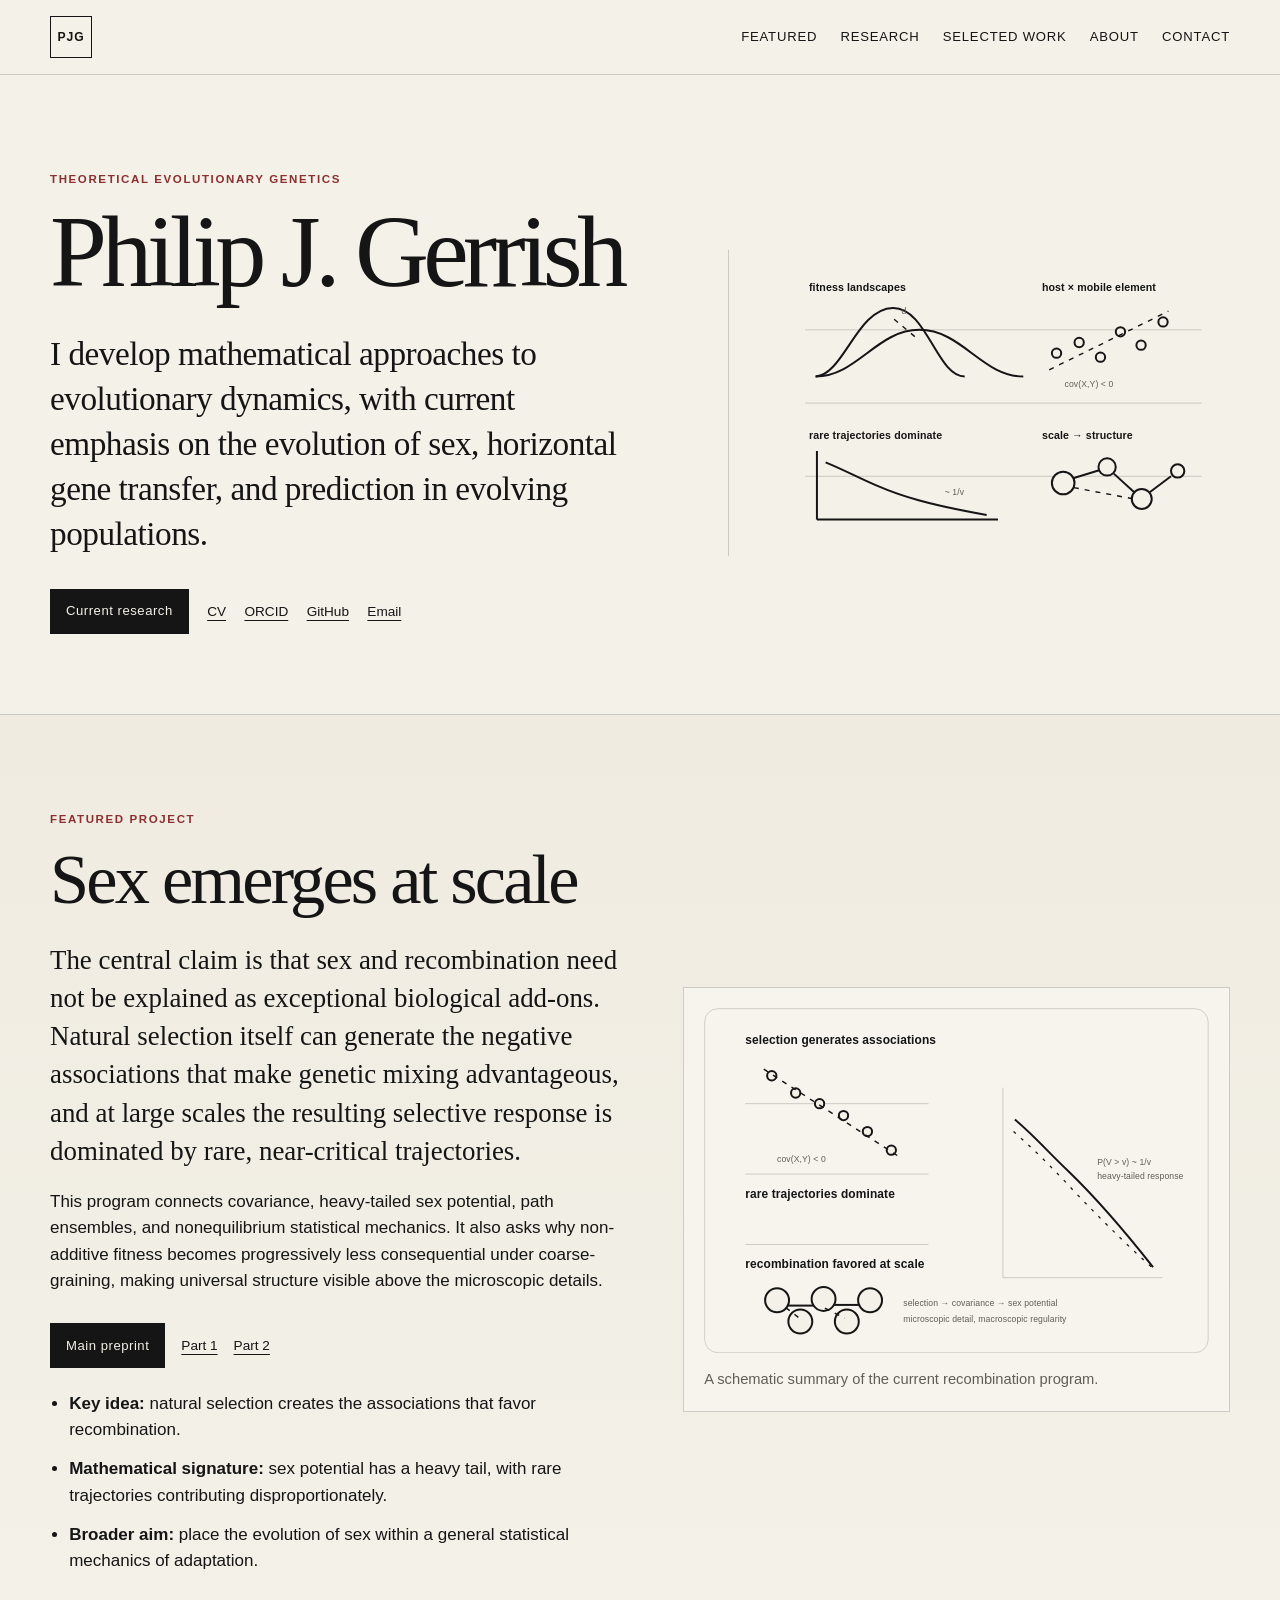
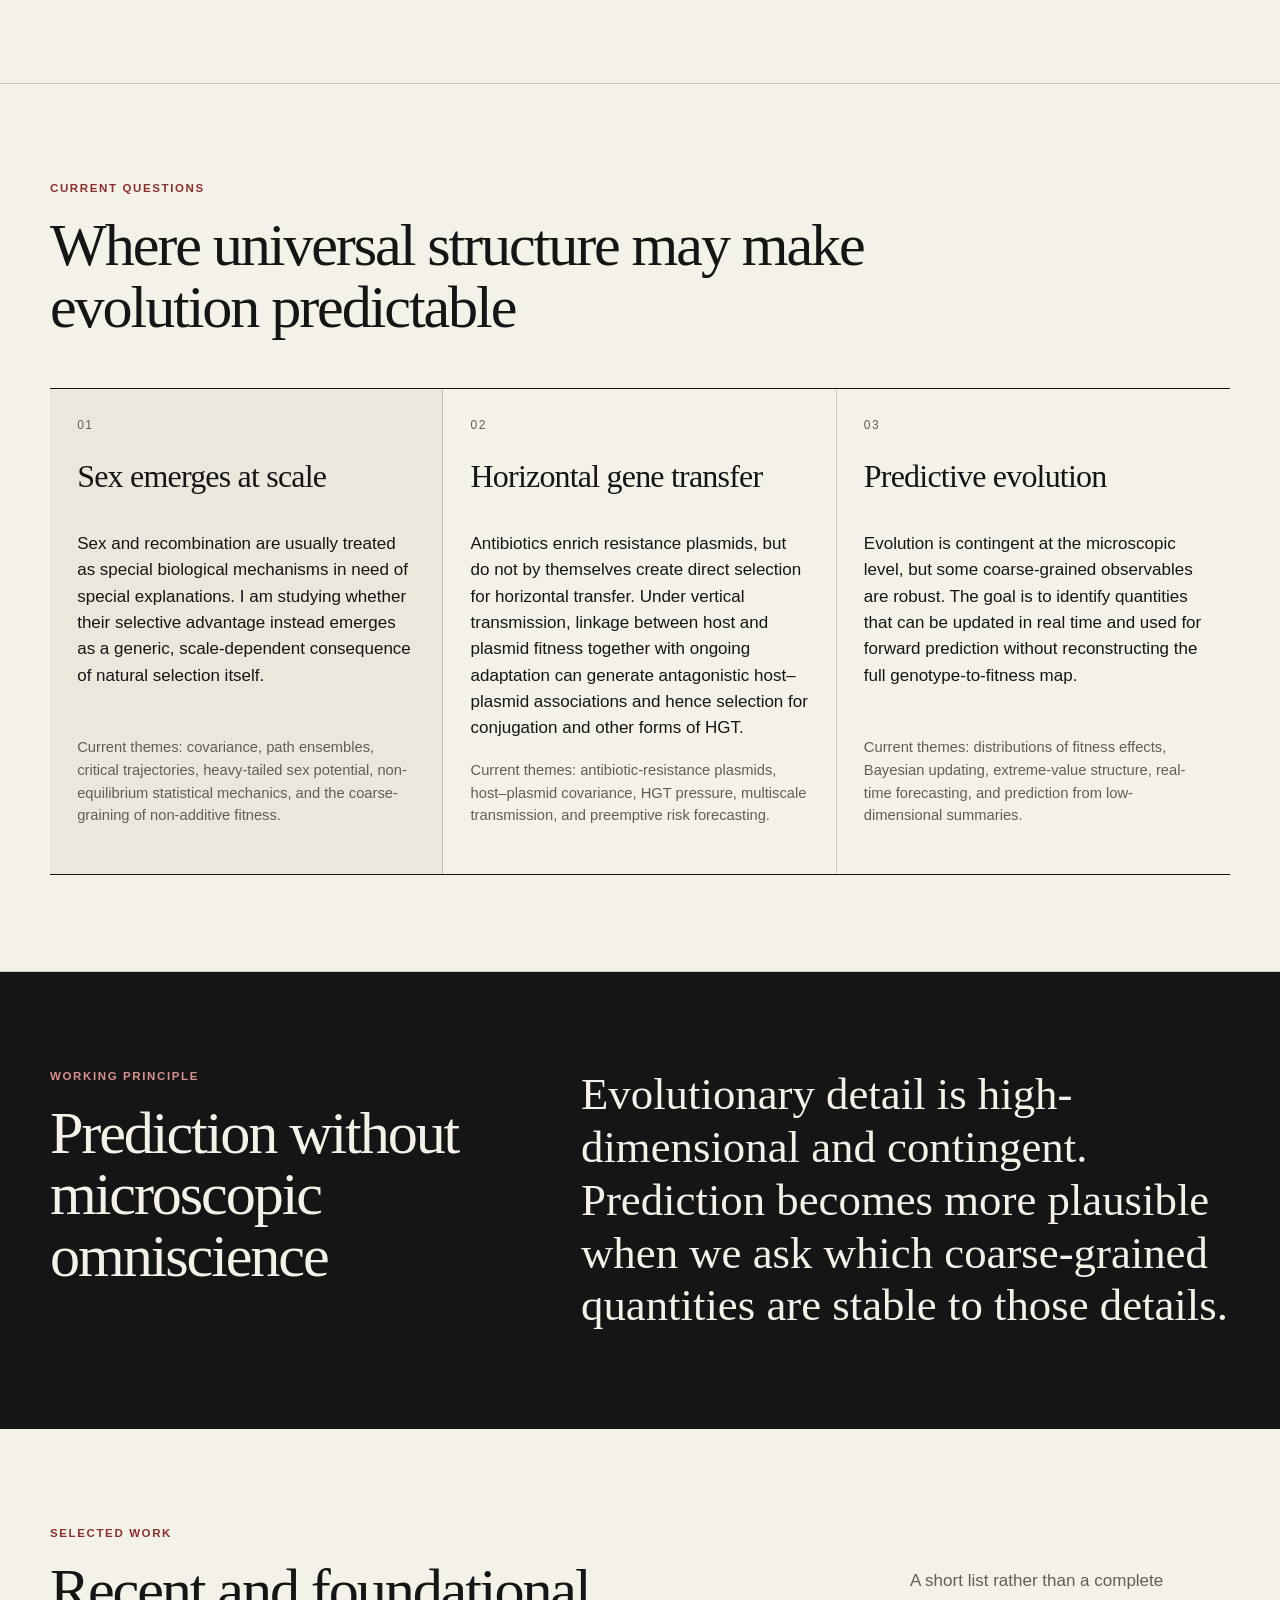
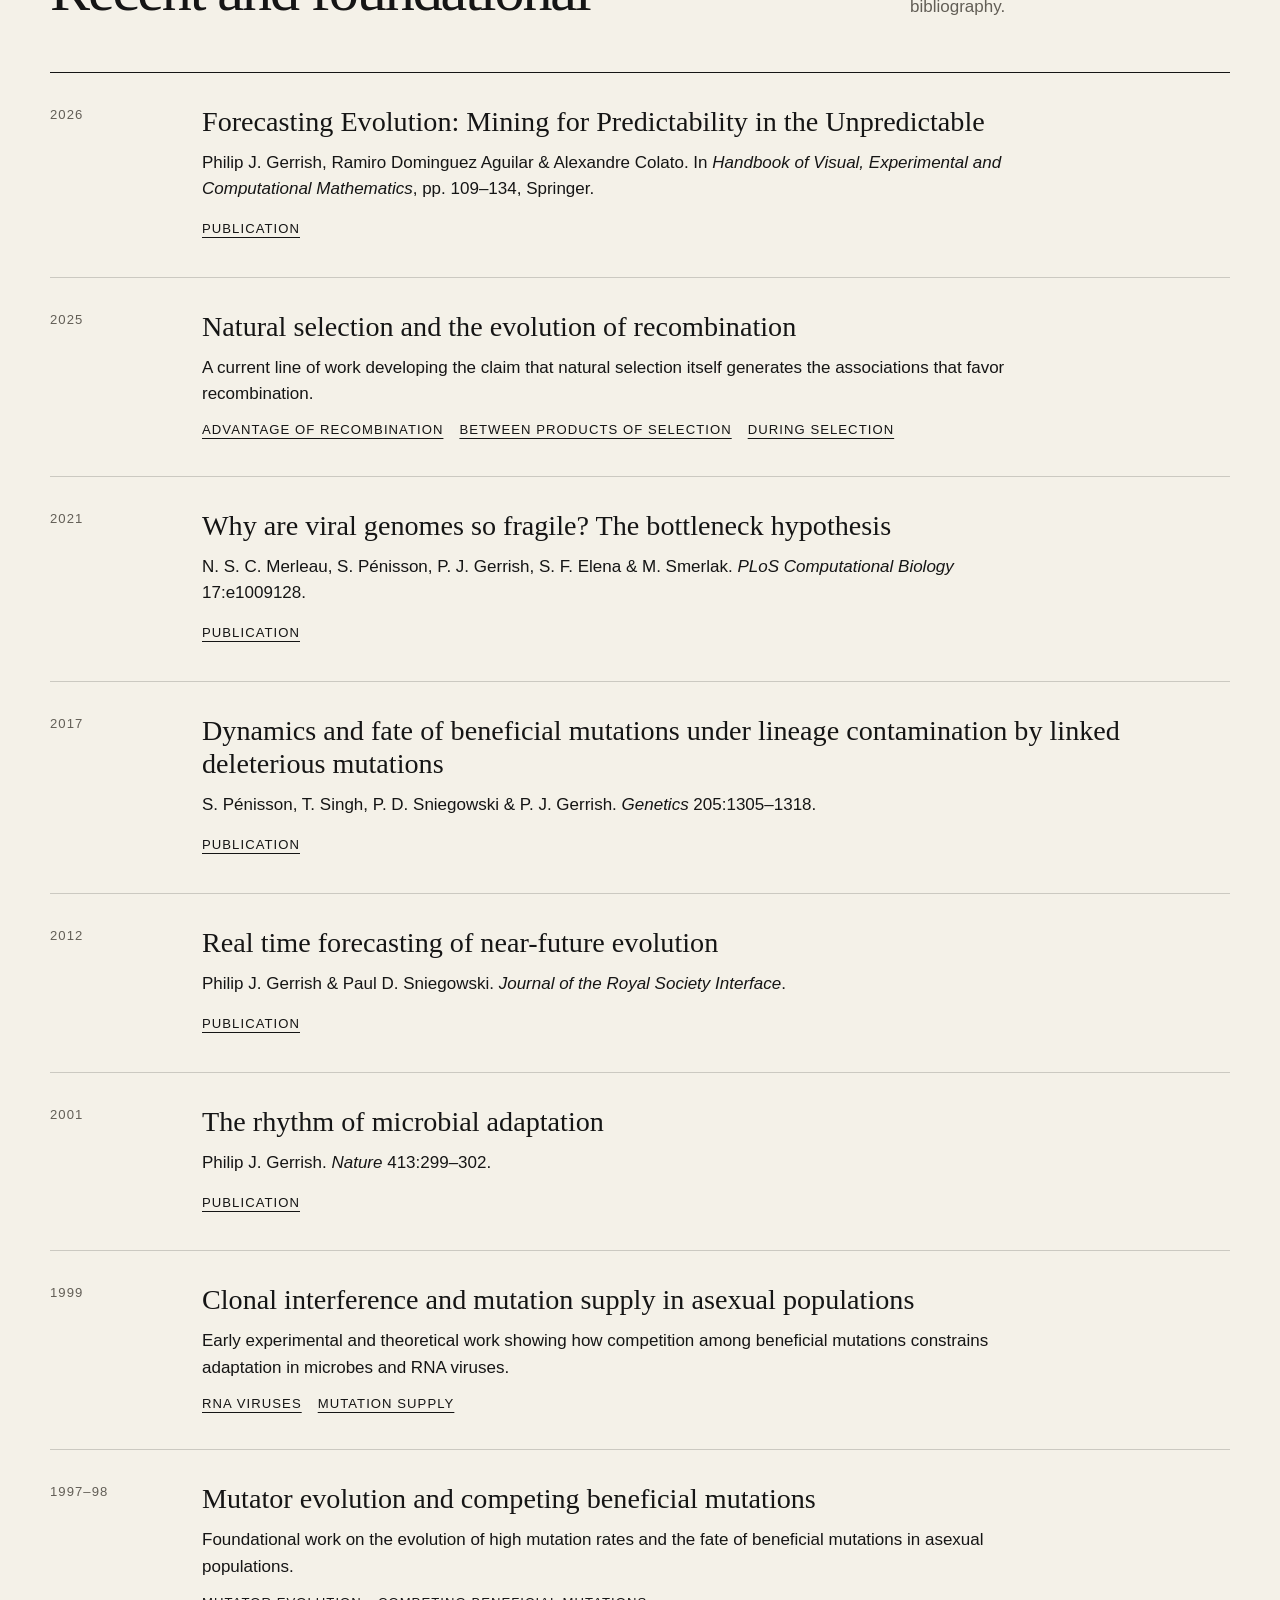
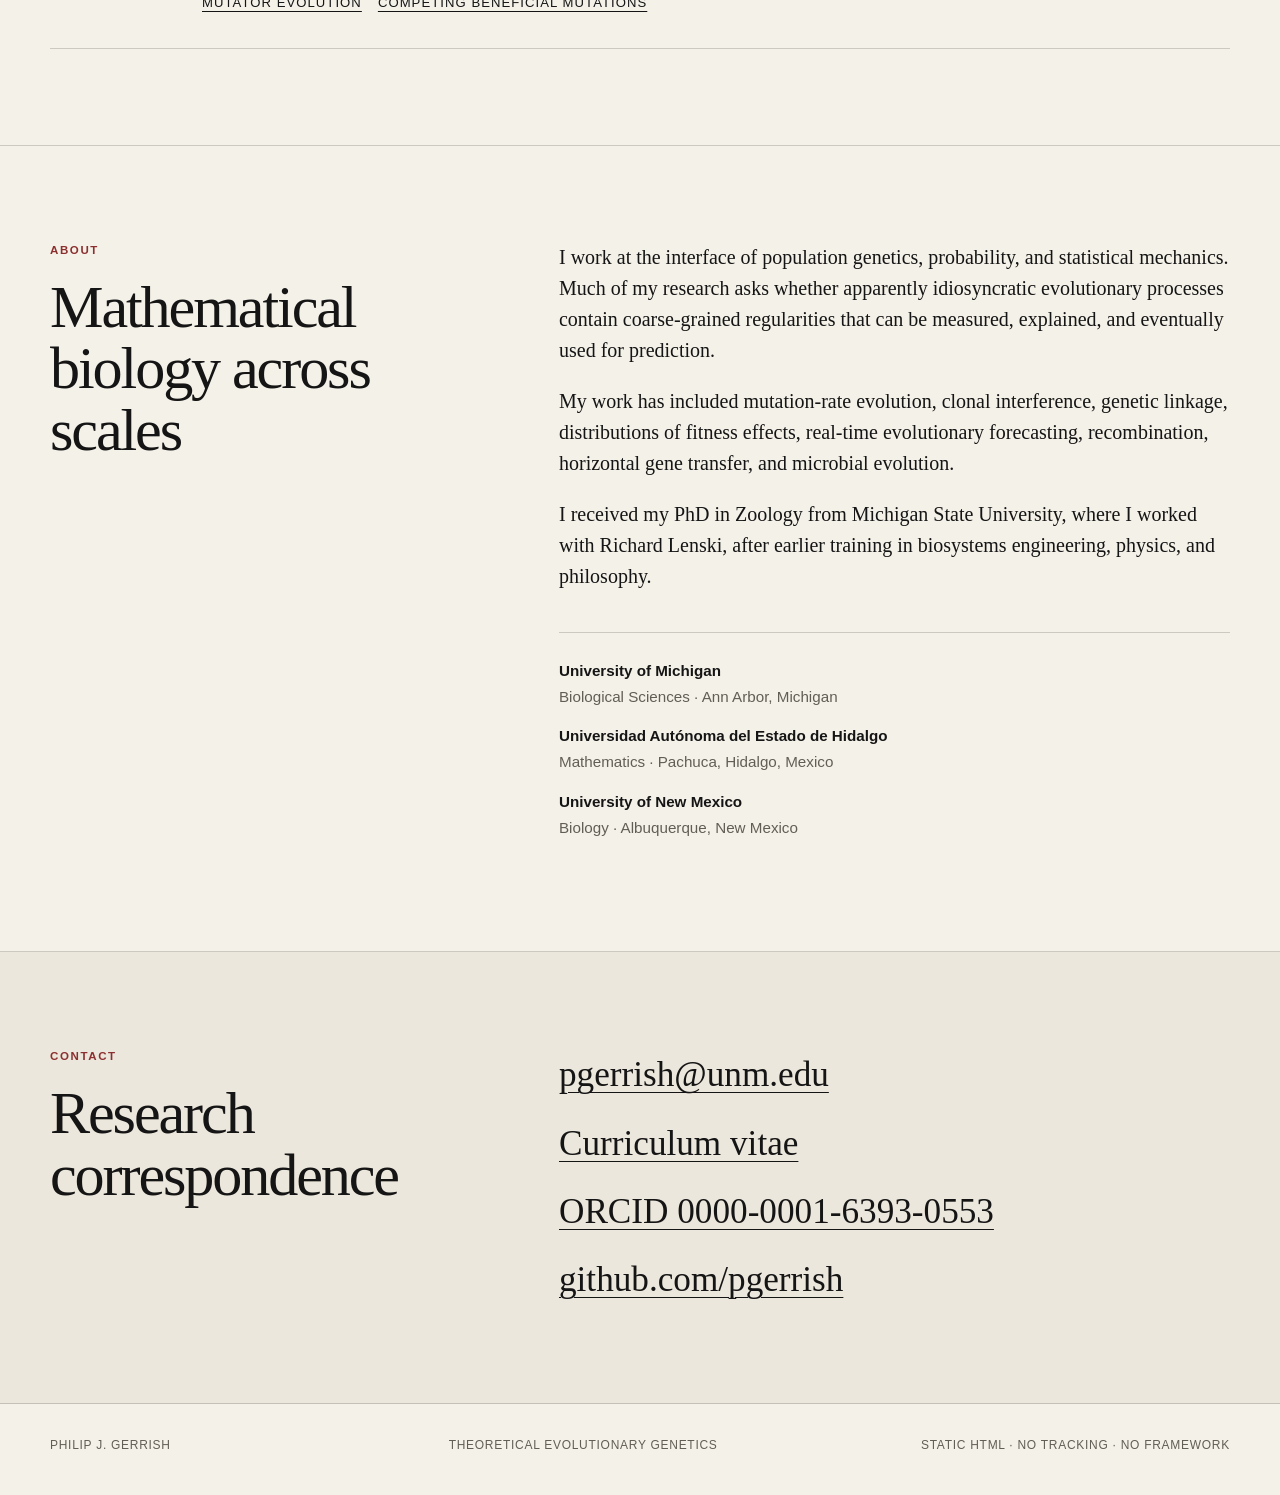
==== index.html @ c2adaf52 "Add files via upload" ====
<!doctype html>
<html lang="en">
<head>
  <meta charset="utf-8">
  <meta name="viewport" content="width=device-width, initial-scale=1">
  <meta name="description" content="Philip J. Gerrish — theoretical evolutionary genetics, evolution of sex, horizontal gene transfer, and predictive evolution.">
  <meta name="author" content="Philip J. Gerrish">
  <title>Philip J. Gerrish — Theoretical Evolutionary Genetics</title>
  <link rel="icon" href="assets/favicon.svg" type="image/svg+xml">
  <link rel="stylesheet" href="style.css">
</head>
<body>
  <a class="skip-link" href="#main">Skip to content</a>

  <header class="site-header">
    <div class="wrap nav-wrap">
      <a class="wordmark" href="#top" aria-label="Philip J. Gerrish home">PJG</a>
      <nav aria-label="Primary navigation">
        <a href="#featured-project">Featured</a>
        <a href="#research">Research</a>
        <a href="#work">Selected work</a>
        <a href="#about">About</a>
        <a href="#contact">Contact</a>
      </nav>
    </div>
  </header>

  <main id="main">
    <section class="hero" id="top">
      <div class="wrap hero-grid">
        <div class="hero-copy">
          <p class="eyebrow">Theoretical evolutionary genetics</p>
          <h1>Philip J. Gerrish</h1>
          <p class="lede">I develop mathematical approaches to evolutionary dynamics, with current emphasis on the evolution of sex, horizontal gene transfer, and prediction in evolving populations.</p>
          <div class="hero-links" aria-label="Primary links">
            <a class="button" href="#research">Current research</a>
            <a class="text-link" href="cv.html">CV</a>
            <a class="text-link" href="https://orcid.org/0000-0001-6393-0553" rel="me">ORCID</a>
            <a class="text-link" href="https://github.com/pgerrish" rel="me">GitHub</a>
            <a class="text-link" href="mailto:pgerrish@unm.edu">Email</a>
          </div>
        </div>

        <div class="hero-figure" aria-label="Abstract research graphic showing selection, covariance, and a heavy-tailed response">
          <svg viewBox="0 0 680 460" role="img" aria-labelledby="heroFigTitle heroFigDesc">
            <title id="heroFigTitle">Selection, linkage, and scale</title>
            <desc id="heroFigDesc">Three minimalist panels: two fitness peaks, host-plasmid covariance, and a heavy-tailed curve.</desc>
            <g class="gridlines">
              <line x1="42" y1="120" x2="638" y2="120"/>
              <line x1="42" y1="230" x2="638" y2="230"/>
              <line x1="42" y1="340" x2="638" y2="340"/>
            </g>
            <g class="panel panel-a">
              <text x="48" y="62">fitness landscapes</text>
              <path d="M58 190 C100 188, 120 88, 174 87 C225 86, 240 190, 282 190" />
              <path d="M58 190 C120 190, 150 120, 214 120 C278 120, 308 190, 370 190" />
              <line x1="176" y1="104" x2="214" y2="136" class="dash"/>
              <text x="187" y="96" class="small">d</text>
            </g>
            <g class="panel panel-b">
              <text x="398" y="62">host × mobile element</text>
              <circle cx="420" cy="155" r="7"/>
              <circle cx="454" cy="139" r="7"/>
              <circle cx="486" cy="161" r="7"/>
              <circle cx="516" cy="123" r="7"/>
              <circle cx="547" cy="143" r="7"/>
              <circle cx="580" cy="108" r="7"/>
              <path d="M409 180 L588 92" class="dash"/>
              <text x="432" y="206" class="small">cov(X,Y) &lt; 0</text>
            </g>
            <g class="panel panel-c">
              <text x="48" y="284">rare trajectories dominate</text>
              <line x1="60" y1="405" x2="332" y2="405" />
              <line x1="60" y1="405" x2="60" y2="302" />
              <path d="M73 319 C100 330, 124 343, 150 354 C187 370, 229 383, 315 398" />
              <text x="252" y="368" class="small">~ 1/v</text>
            </g>
            <g class="panel panel-d">
              <text x="398" y="284">scale → structure</text>
              <circle cx="430" cy="350" r="17"/>
              <circle cx="496" cy="326" r="13"/>
              <circle cx="548" cy="374" r="15"/>
              <circle cx="602" cy="332" r="10"/>
              <line x1="445" y1="343" x2="484" y2="331"/>
              <line x1="506" y1="336" x2="538" y2="365"/>
              <line x1="560" y1="364" x2="592" y2="340"/>
              <line x1="446" y1="357" x2="536" y2="374" class="dash"/>
            </g>
          </svg>
        </div>
      </div>
    </section>



    <section class="section feature-section" id="featured-project">
      <div class="wrap feature-grid">
        <div class="feature-copy">
          <p class="eyebrow">Featured project</p>
          <h2>Sex emerges at scale</h2>
          <p class="feature-lede">The central claim is that sex and recombination need not be explained as exceptional biological add-ons. Natural selection itself can generate the negative associations that make genetic mixing advantageous, and at large scales the resulting selective response is dominated by rare, near-critical trajectories.</p>
          <p>This program connects covariance, heavy-tailed sex potential, path ensembles, and nonequilibrium statistical mechanics. It also asks why non-additive fitness becomes progressively less consequential under coarse-graining, making universal structure visible above the microscopic details.</p>
          <div class="feature-links">
            <a class="button" href="https://doi.org/10.1101/2020.08.28.271486">Main preprint</a>
            <a class="text-link" href="https://doi.org/10.1101/2021.06.07.447320">Part 1</a>
            <a class="text-link" href="https://doi.org/10.1101/2021.06.07.447324">Part 2</a>
          </div>
          <ul class="feature-points">
            <li><strong>Key idea:</strong> natural selection creates the associations that favor recombination.</li>
            <li><strong>Mathematical signature:</strong> sex potential has a heavy tail, with rare trajectories contributing disproportionately.</li>
            <li><strong>Broader aim:</strong> place the evolution of sex within a general statistical mechanics of adaptation.</li>
          </ul>
        </div>

        <figure class="feature-figure">
          <svg viewBox="0 0 760 520" role="img" aria-labelledby="sexScaleTitle sexScaleDesc">
            <title id="sexScaleTitle">Sex emerges at scale</title>
            <desc id="sexScaleDesc">A minimalist diagram showing selection generating negative covariance, rare trajectories creating a heavy tail, and recombination becoming favored at scale.</desc>
            <rect x="1" y="1" width="758" height="518" rx="20" ry="20" class="frame"/>
            <g class="feature-axis">
              <line x1="62" y1="144" x2="338" y2="144"/>
              <line x1="62" y1="250" x2="338" y2="250"/>
              <line x1="62" y1="356" x2="338" y2="356"/>
              <line x1="450" y1="120" x2="450" y2="406"/>
              <line x1="450" y1="406" x2="690" y2="406"/>
            </g>
            <g class="feature-panel">
              <text x="62" y="54">selection generates associations</text>
              <circle cx="102" cy="102" r="7"/>
              <circle cx="138" cy="128" r="7"/>
              <circle cx="174" cy="144" r="7"/>
              <circle cx="210" cy="162" r="7"/>
              <circle cx="246" cy="186" r="7"/>
              <circle cx="282" cy="214" r="7"/>
              <path d="M90 92 L294 224" class="dash"/>
              <text x="110" y="232" class="small">cov(X,Y) &lt; 0</text>
            </g>
            <g class="feature-panel">
              <text x="62" y="286">rare trajectories dominate</text>
              <path d="M468 168 C497 192, 522 221, 549 246 C579 275, 617 315, 676 390"/>
              <path d="M466 186 C499 215, 530 246, 560 279 C596 316, 628 349, 676 392" class="light"/>
              <text x="592" y="236" class="small">P(V &gt; v) ~ 1/v</text>
              <text x="592" y="257" class="small">heavy-tailed response</text>
            </g>
            <g class="feature-panel">
              <text x="62" y="392">recombination favored at scale</text>
              <circle cx="110" cy="440" r="18"/>
              <circle cx="180" cy="438" r="18"/>
              <circle cx="250" cy="440" r="18"/>
              <circle cx="145" cy="472" r="18"/>
              <circle cx="215" cy="472" r="18"/>
              <line x1="125" y1="448" x2="165" y2="448"/>
              <line x1="196" y1="447" x2="235" y2="447"/>
              <line x1="123" y1="451" x2="145" y2="468" class="dash"/>
              <line x1="182" y1="452" x2="212" y2="467" class="dash"/>
              <text x="300" y="448" class="small">selection → covariance → sex potential</text>
              <text x="300" y="472" class="small">microscopic detail, macroscopic regularity</text>
            </g>
          </svg>
          <figcaption>A schematic summary of the current recombination program.</figcaption>
        </figure>
      </div>
    </section>

    <section class="section research-section" id="research">
      <div class="wrap">
        <div class="section-heading">
          <p class="eyebrow">Current questions</p>
          <h2>Where universal structure may make evolution predictable</h2>
        </div>

        <div class="research-grid">
          <article class="research-card featured">
            <span class="card-index">01</span>
            <h3>Sex emerges at scale</h3>
            <p>Sex and recombination are usually treated as special biological mechanisms in need of special explanations. I am studying whether their selective advantage instead emerges as a generic, scale-dependent consequence of natural selection itself.</p>
            <p class="card-note">Current themes: covariance, path ensembles, critical trajectories, heavy-tailed sex potential, non-equilibrium statistical mechanics, and the coarse-graining of non-additive fitness.</p>
          </article>

          <article class="research-card">
            <span class="card-index">02</span>
            <h3>Horizontal gene transfer</h3>
            <p>Antibiotics enrich resistance plasmids, but do not by themselves create direct selection for horizontal transfer. Under vertical transmission, linkage between host and plasmid fitness together with ongoing adaptation can generate antagonistic host–plasmid associations and hence selection for conjugation and other forms of HGT.</p>
            <p class="card-note">Current themes: antibiotic-resistance plasmids, host–plasmid covariance, HGT pressure, multiscale transmission, and preemptive risk forecasting.</p>
          </article>

          <article class="research-card">
            <span class="card-index">03</span>
            <h3>Predictive evolution</h3>
            <p>Evolution is contingent at the microscopic level, but some coarse-grained observables are robust. The goal is to identify quantities that can be updated in real time and used for forward prediction without reconstructing the full genotype-to-fitness map.</p>
            <p class="card-note">Current themes: distributions of fitness effects, Bayesian updating, extreme-value structure, real-time forecasting, and prediction from low-dimensional summaries.</p>
          </article>
        </div>
      </div>
    </section>

    <section class="section principle-section">
      <div class="wrap principle-grid">
        <div>
          <p class="eyebrow">Working principle</p>
          <h2>Prediction without microscopic omniscience</h2>
        </div>
        <blockquote>
          Evolutionary detail is high-dimensional and contingent. Prediction becomes more plausible when we ask which coarse-grained quantities are stable to those details.
        </blockquote>
      </div>
    </section>

    <section class="section work-section" id="work">
      <div class="wrap">
        <div class="section-heading split-heading">
          <div>
            <p class="eyebrow">Selected work</p>
            <h2>Recent and foundational</h2>
          </div>
          <p class="heading-note">A short list rather than a complete bibliography.</p>
        </div>

        <div class="pub-list">
          <article class="pub-item">
            <div class="pub-year">2026</div>
            <div>
              <h3>Forecasting Evolution: Mining for Predictability in the Unpredictable</h3>
              <p>Philip J. Gerrish, Ramiro Dominguez Aguilar &amp; Alexandre Colato. In <em>Handbook of Visual, Experimental and Computational Mathematics</em>, pp. 109–134, Springer.</p>
              <a href="https://doi.org/10.1007/978-3-032-16368-4_12">publication</a>
            </div>
          </article>

          <article class="pub-item">
            <div class="pub-year">2025</div>
            <div>
              <h3>Natural selection and the evolution of recombination</h3>
              <p>A current line of work developing the claim that natural selection itself generates the associations that favor recombination.</p>
              <div class="inline-links">
                <a href="https://doi.org/10.1101/2020.08.28.271486">advantage of recombination</a>
                <a href="https://doi.org/10.1101/2021.06.07.447320">between products of selection</a>
                <a href="https://doi.org/10.1101/2021.06.07.447324">during selection</a>
              </div>
            </div>
          </article>

          <article class="pub-item">
            <div class="pub-year">2021</div>
            <div>
              <h3>Why are viral genomes so fragile? The bottleneck hypothesis</h3>
              <p>N. S. C. Merleau, S. Pénisson, P. J. Gerrish, S. F. Elena &amp; M. Smerlak. <em>PLoS Computational Biology</em> 17:e1009128.</p>
              <a href="https://doi.org/10.1371/journal.pcbi.1009128">publication</a>
            </div>
          </article>

          <article class="pub-item">
            <div class="pub-year">2017</div>
            <div>
              <h3>Dynamics and fate of beneficial mutations under lineage contamination by linked deleterious mutations</h3>
              <p>S. Pénisson, T. Singh, P. D. Sniegowski &amp; P. J. Gerrish. <em>Genetics</em> 205:1305–1318.</p>
              <a href="https://academic.oup.com/genetics/article/205/3/1305/6066406">publication</a>
            </div>
          </article>

          <article class="pub-item">
            <div class="pub-year">2012</div>
            <div>
              <h3>Real time forecasting of near-future evolution</h3>
              <p>Philip J. Gerrish &amp; Paul D. Sniegowski. <em>Journal of the Royal Society Interface</em>.</p>
              <a href="https://doi.org/10.1098/rsif.2012.0119">publication</a>
            </div>
          </article>

          <article class="pub-item">
            <div class="pub-year">2001</div>
            <div>
              <h3>The rhythm of microbial adaptation</h3>
              <p>Philip J. Gerrish. <em>Nature</em> 413:299–302.</p>
              <a href="https://doi.org/10.1038/35095102">publication</a>
            </div>
          </article>

          <article class="pub-item">
            <div class="pub-year">1999</div>
            <div>
              <h3>Clonal interference and mutation supply in asexual populations</h3>
              <p>Early experimental and theoretical work showing how competition among beneficial mutations constrains adaptation in microbes and RNA viruses.</p>
              <div class="inline-links">
                <a href="https://doi.org/10.1126/science.285.5434.1745">RNA viruses</a>
                <a href="https://doi.org/10.1126/science.283.5400.404">mutation supply</a>
              </div>
            </div>
          </article>

          <article class="pub-item">
            <div class="pub-year">1997–98</div>
            <div>
              <h3>Mutator evolution and competing beneficial mutations</h3>
              <p>Foundational work on the evolution of high mutation rates and the fate of beneficial mutations in asexual populations.</p>
              <div class="inline-links">
                <a href="https://doi.org/10.1038/42701">mutator evolution</a>
                <a href="https://doi.org/10.1023/A:1017031208461">competing beneficial mutations</a>
              </div>
            </div>
          </article>
        </div>
      </div>
    </section>

    <section class="section about-section" id="about">
      <div class="wrap about-grid">
        <div>
          <p class="eyebrow">About</p>
          <h2>Mathematical biology across scales</h2>
        </div>
        <div class="about-copy">
          <p>I work at the interface of population genetics, probability, and statistical mechanics. Much of my research asks whether apparently idiosyncratic evolutionary processes contain coarse-grained regularities that can be measured, explained, and eventually used for prediction.</p>
          <p>My work has included mutation-rate evolution, clonal interference, genetic linkage, distributions of fitness effects, real-time evolutionary forecasting, recombination, horizontal gene transfer, and microbial evolution.</p>
          <p>I received my PhD in Zoology from Michigan State University, where I worked with Richard Lenski, after earlier training in biosystems engineering, physics, and philosophy.</p>
          <dl class="affiliations">
            <div>
              <dt>University of Michigan</dt>
              <dd>Biological Sciences · Ann Arbor, Michigan</dd>
            </div>
            <div>
              <dt>Universidad Autónoma del Estado de Hidalgo</dt>
              <dd>Mathematics · Pachuca, Hidalgo, Mexico</dd>
            </div>
            <div>
              <dt>University of New Mexico</dt>
              <dd>Biology · Albuquerque, New Mexico</dd>
            </div>
          </dl>
        </div>
      </div>
    </section>

    <section class="section contact-section" id="contact">
      <div class="wrap contact-grid">
        <div>
          <p class="eyebrow">Contact</p>
          <h2>Research correspondence</h2>
        </div>
        <div class="contact-links">
          <a href="mailto:pgerrish@unm.edu">pgerrish@unm.edu</a>
          <a href="cv.html">Curriculum vitae</a>
          <a href="https://orcid.org/0000-0001-6393-0553">ORCID 0000-0001-6393-0553</a>
          <a href="https://github.com/pgerrish">github.com/pgerrish</a>
        </div>
      </div>
    </section>
  </main>

  <footer class="site-footer">
    <div class="wrap footer-grid">
      <p>Philip J. Gerrish</p>
      <p>Theoretical evolutionary genetics</p>
      <p class="footer-meta">Static HTML · no tracking · no framework</p>
    </div>
  </footer>
</body>
</html>
---- style.css ----
:root {
  --paper: #f4f1e8;
  --paper-2: #ece7dc;
  --ink: #151515;
  --muted: #625e56;
  --rule: rgba(21, 21, 21, 0.18);
  --accent: #8b2f2f;
  --max: 1180px;
  --serif: Georgia, 'Times New Roman', serif;
  --sans: Arial, Helvetica, sans-serif;
}

* { box-sizing: border-box; }
html { scroll-behavior: smooth; }
body {
  margin: 0;
  background: var(--paper);
  color: var(--ink);
  font-family: var(--sans);
  font-size: 17px;
  line-height: 1.55;
  text-rendering: optimizeLegibility;
}

a { color: inherit; }
a:focus-visible,
button:focus-visible { outline: 3px solid var(--accent); outline-offset: 3px; }

.skip-link {
  position: absolute;
  left: -9999px;
  top: 0;
  background: var(--ink);
  color: white;
  padding: .7rem 1rem;
  z-index: 100;
}
.skip-link:focus { left: 1rem; top: 1rem; }

.wrap {
  width: min(calc(100% - 48px), var(--max));
  margin-inline: auto;
}

.site-header {
  position: sticky;
  top: 0;
  z-index: 20;
  background: color-mix(in srgb, var(--paper) 92%, transparent);
  border-bottom: 1px solid var(--rule);
  backdrop-filter: blur(12px);
}

.nav-wrap {
  min-height: 74px;
  display: flex;
  align-items: center;
  justify-content: space-between;
  gap: 2rem;
}

.wordmark {
  display: inline-grid;
  place-items: center;
  width: 42px;
  height: 42px;
  border: 1px solid var(--ink);
  text-decoration: none;
  font-size: .76rem;
  letter-spacing: .08em;
  font-weight: 700;
}

nav { display: flex; gap: 1.45rem; flex-wrap: wrap; }
nav a {
  text-decoration: none;
  font-size: .82rem;
  letter-spacing: .06em;
  text-transform: uppercase;
}
nav a:hover { text-decoration: underline; text-underline-offset: 5px; }

.hero { padding: 6rem 0 5rem; border-bottom: 1px solid var(--rule); }
.hero-grid {
  display: grid;
  grid-template-columns: 1.08fr .92fr;
  gap: clamp(3rem, 7vw, 7rem);
  align-items: center;
}

.eyebrow {
  margin: 0 0 1rem;
  font-size: .72rem;
  font-weight: 700;
  letter-spacing: .14em;
  text-transform: uppercase;
  color: var(--accent);
}

h1, h2, h3 { margin-top: 0; }
h1 {
  font-family: var(--serif);
  font-size: clamp(3.7rem, 8vw, 7.6rem);
  font-weight: 400;
  line-height: .92;
  letter-spacing: -.055em;
  margin-bottom: 2rem;
}

.lede {
  max-width: 720px;
  font-family: var(--serif);
  font-size: clamp(1.35rem, 2.6vw, 2.08rem);
  line-height: 1.35;
  letter-spacing: -.015em;
  margin-bottom: 2rem;
}

.hero-links { display: flex; gap: 1.15rem; align-items: center; flex-wrap: wrap; }
.button {
  display: inline-block;
  background: var(--ink);
  color: var(--paper);
  padding: .78rem 1rem;
  text-decoration: none;
  font-size: .82rem;
  letter-spacing: .04em;
}
.button:hover { background: var(--accent); }
.text-link {
  font-size: .85rem;
  text-underline-offset: 4px;
  text-decoration-thickness: 1px;
}

.hero-figure {
  border-left: 1px solid var(--rule);
  padding-left: clamp(1.5rem, 4vw, 3rem);
}
.hero-figure svg { width: 100%; height: auto; display: block; }
.hero-figure text { font: 600 16px var(--sans); fill: var(--ink); letter-spacing: .01em; }
.hero-figure .small { font-size: 13px; font-weight: 400; fill: var(--muted); }
.hero-figure path,
.hero-figure line,
.hero-figure circle {
  fill: none;
  stroke: var(--ink);
  stroke-width: 2;
  vector-effect: non-scaling-stroke;
}
.hero-figure circle { fill: var(--paper); }
.hero-figure .dash { stroke-dasharray: 5 6; stroke-width: 1.4; }
.hero-figure .gridlines line { stroke: var(--rule); stroke-width: 1; }

.section { padding: 6rem 0; border-bottom: 1px solid var(--rule); }
.section-heading { margin-bottom: 3.2rem; max-width: 900px; }
.section-heading h2,
.principle-grid h2,
.about-grid h2,
.contact-grid h2 {
  font-family: var(--serif);
  font-size: clamp(2.2rem, 4.7vw, 4.5rem);
  font-weight: 400;
  line-height: 1.02;
  letter-spacing: -.035em;
  margin-bottom: 0;
}

.research-grid {
  display: grid;
  grid-template-columns: repeat(3, 1fr);
  border-top: 1px solid var(--ink);
  border-bottom: 1px solid var(--ink);
}
.research-card {
  min-height: 430px;
  padding: 1.7rem 1.7rem 2rem;
  border-right: 1px solid var(--rule);
  display: flex;
  flex-direction: column;
}
.research-card:last-child { border-right: 0; }
.research-card h3 {
  font-family: var(--serif);
  font-size: 2rem;
  font-weight: 400;
  line-height: 1.05;
  letter-spacing: -.025em;
  margin: 1.6rem 0 1.25rem;
}
.card-index { font-size: .75rem; color: var(--muted); letter-spacing: .12em; }
.card-note { margin-top: auto; color: var(--muted); font-size: .92rem; }
.research-card.featured { background: var(--paper-2); }

.principle-section { background: var(--ink); color: var(--paper); }
.principle-section .eyebrow { color: #d99090; }
.principle-grid {
  display: grid;
  grid-template-columns: .82fr 1.18fr;
  gap: 5rem;
  align-items: start;
}
blockquote {
  margin: 0;
  font-family: var(--serif);
  font-size: clamp(1.7rem, 3.5vw, 3.3rem);
  line-height: 1.18;
  font-weight: 400;
}

.split-heading {
  max-width: none;
  display: flex;
  justify-content: space-between;
  gap: 3rem;
  align-items: end;
}
.heading-note { color: var(--muted); max-width: 320px; margin: 0; }

.pub-list { border-top: 1px solid var(--ink); }
.pub-item {
  display: grid;
  grid-template-columns: 120px 1fr;
  gap: 2rem;
  padding: 2rem 0 2.2rem;
  border-bottom: 1px solid var(--rule);
}
.pub-year { font-size: .82rem; letter-spacing: .08em; color: var(--muted); }
.pub-item h3 {
  font-family: var(--serif);
  font-size: clamp(1.45rem, 2.2vw, 2rem);
  font-weight: 400;
  line-height: 1.2;
  margin-bottom: .7rem;
}
.pub-item p { margin: 0 0 .8rem; max-width: 850px; }
.pub-item a { font-size: .82rem; text-transform: uppercase; letter-spacing: .08em; text-underline-offset: 4px; }
.inline-links { display: flex; gap: 1rem; }

.about-grid,
.contact-grid {
  display: grid;
  grid-template-columns: .78fr 1.22fr;
  gap: 5rem;
  align-items: start;
}
.about-copy { font-family: var(--serif); font-size: 1.25rem; }
.about-copy p:first-child { margin-top: 0; }
.affiliations {
  margin: 2.5rem 0 0;
  padding-top: 1.6rem;
  border-top: 1px solid var(--rule);
  font-family: var(--sans);
  font-size: .95rem;
}
.affiliations div { margin-bottom: 1rem; }
.affiliations dt { font-weight: 700; }
.affiliations dd { margin: .15rem 0 0; color: var(--muted); }

.contact-section { background: var(--paper-2); }
.contact-links {
  display: grid;
  gap: .85rem;
  font-family: var(--serif);
  font-size: clamp(1.35rem, 3vw, 2.2rem);
}
.contact-links a { width: fit-content; text-decoration-thickness: 1px; text-underline-offset: 6px; }

.site-footer { padding: 2rem 0 2.5rem; }
.footer-grid {
  display: grid;
  grid-template-columns: 1fr 1fr 1fr;
  gap: 1rem;
  font-size: .75rem;
  letter-spacing: .06em;
  text-transform: uppercase;
  color: var(--muted);
}
.footer-grid p { margin: 0; }
.footer-meta { text-align: right; }



.feature-section {
  background: linear-gradient(to bottom, color-mix(in srgb, var(--paper-2) 58%, var(--paper) 42%), var(--paper));
}
.feature-grid {
  display: grid;
  grid-template-columns: 1.02fr .98fr;
  gap: clamp(2.5rem, 5vw, 5rem);
  align-items: center;
}
.feature-copy h2 {
  font-family: var(--serif);
  font-size: clamp(2.6rem, 5.5vw, 5.2rem);
  font-weight: 400;
  line-height: .98;
  letter-spacing: -.04em;
  margin-bottom: 1.3rem;
}
.feature-lede {
  font-family: var(--serif);
  font-size: clamp(1.18rem, 2.1vw, 1.7rem);
  line-height: 1.42;
  margin-bottom: 1.2rem;
}
.feature-links {
  display: flex;
  flex-wrap: wrap;
  gap: 1rem;
  align-items: center;
  margin: 1.8rem 0 1.4rem;
}
.feature-points {
  margin: 1.2rem 0 0;
  padding-left: 1.2rem;
}
.feature-points li { margin-bottom: .8rem; }
.feature-figure {
  margin: 0;
  padding: 1.25rem;
  border: 1px solid var(--rule);
  background: color-mix(in srgb, var(--paper) 78%, white 22%);
}
.feature-figure svg {
  display: block;
  width: 100%;
  height: auto;
}
.feature-figure figcaption {
  margin-top: .9rem;
  font-size: .92rem;
  color: var(--muted);
}
.feature-figure .frame {
  fill: none;
  stroke: var(--rule);
  stroke-width: 1.4;
}
.feature-figure text {
  font: 600 18px var(--sans);
  fill: var(--ink);
  letter-spacing: .01em;
}
.feature-figure .small {
  font-size: 13px;
  font-weight: 400;
  fill: var(--muted);
}
.feature-figure line,
.feature-figure path,
.feature-figure circle {
  fill: none;
  stroke: var(--ink);
  stroke-width: 2;
  vector-effect: non-scaling-stroke;
}
.feature-figure circle { fill: var(--paper); }
.feature-figure .dash { stroke-dasharray: 5 6; stroke-width: 1.45; }
.feature-figure .light { stroke-width: 1.25; stroke-dasharray: 3 7; }
.feature-figure .feature-axis line { stroke: var(--rule); stroke-width: 1; }

@media (max-width: 920px) {
  .feature-grid { grid-template-columns: 1fr; }
}

@media (max-width: 920px) {
  .hero-grid,
  .principle-grid,
  .about-grid,
  .contact-grid { grid-template-columns: 1fr; gap: 3rem; }
  .hero-figure { border-left: 0; border-top: 1px solid var(--rule); padding: 2rem 0 0; }
  .research-grid { grid-template-columns: 1fr; }
  .research-card { min-height: auto; border-right: 0; border-bottom: 1px solid var(--rule); }
  .research-card:last-child { border-bottom: 0; }
  .split-heading { display: block; }
  .heading-note { margin-top: 1rem; }
}

@media (max-width: 640px) {
  .wrap { width: min(calc(100% - 30px), var(--max)); }
  .site-header { position: static; }
  .nav-wrap { align-items: flex-start; padding: 1rem 0; }
  nav { justify-content: flex-end; gap: .65rem 1rem; }
  nav a { font-size: .68rem; }
  .hero { padding: 4rem 0 3.5rem; }
  .section { padding: 4rem 0; }
  .pub-item { grid-template-columns: 1fr; gap: .7rem; }
  .footer-grid { grid-template-columns: 1fr; }
  .footer-meta { text-align: left; }
}

@media (prefers-reduced-motion: reduce) {
  html { scroll-behavior: auto; }
}
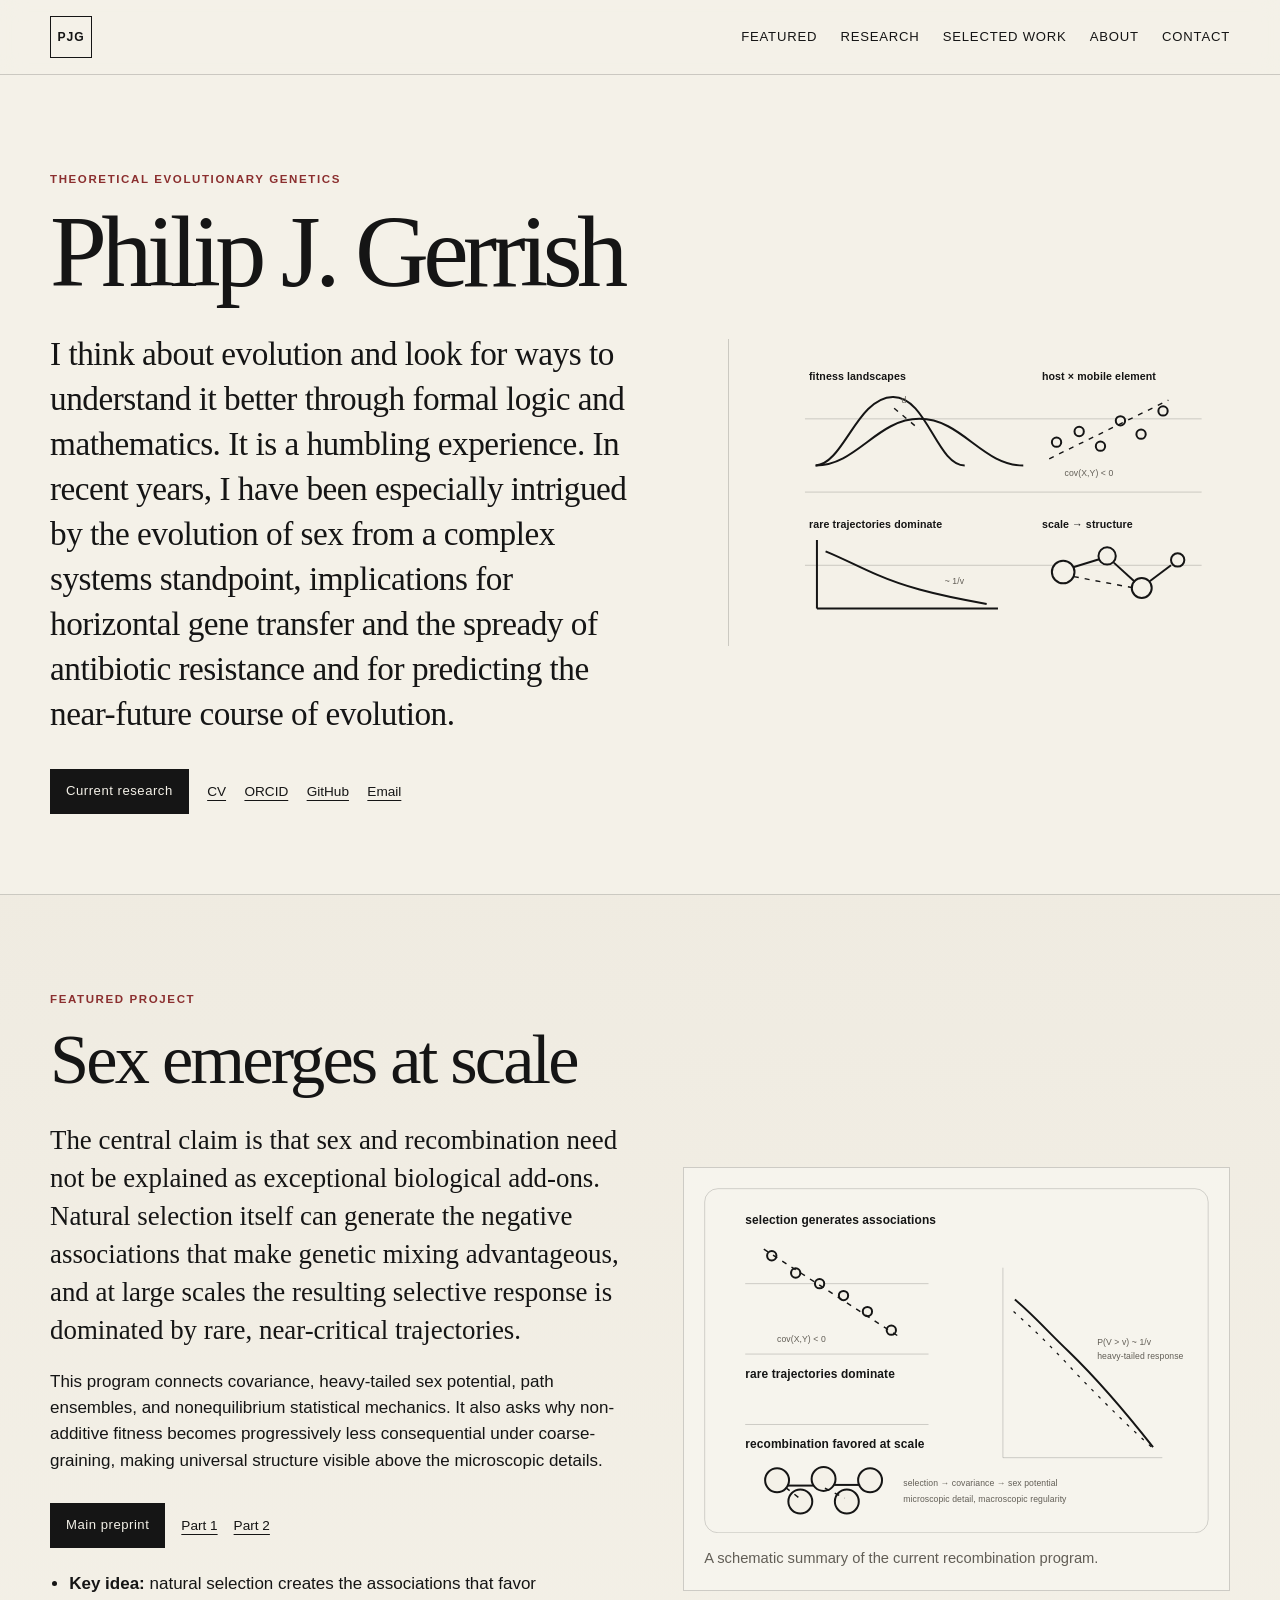
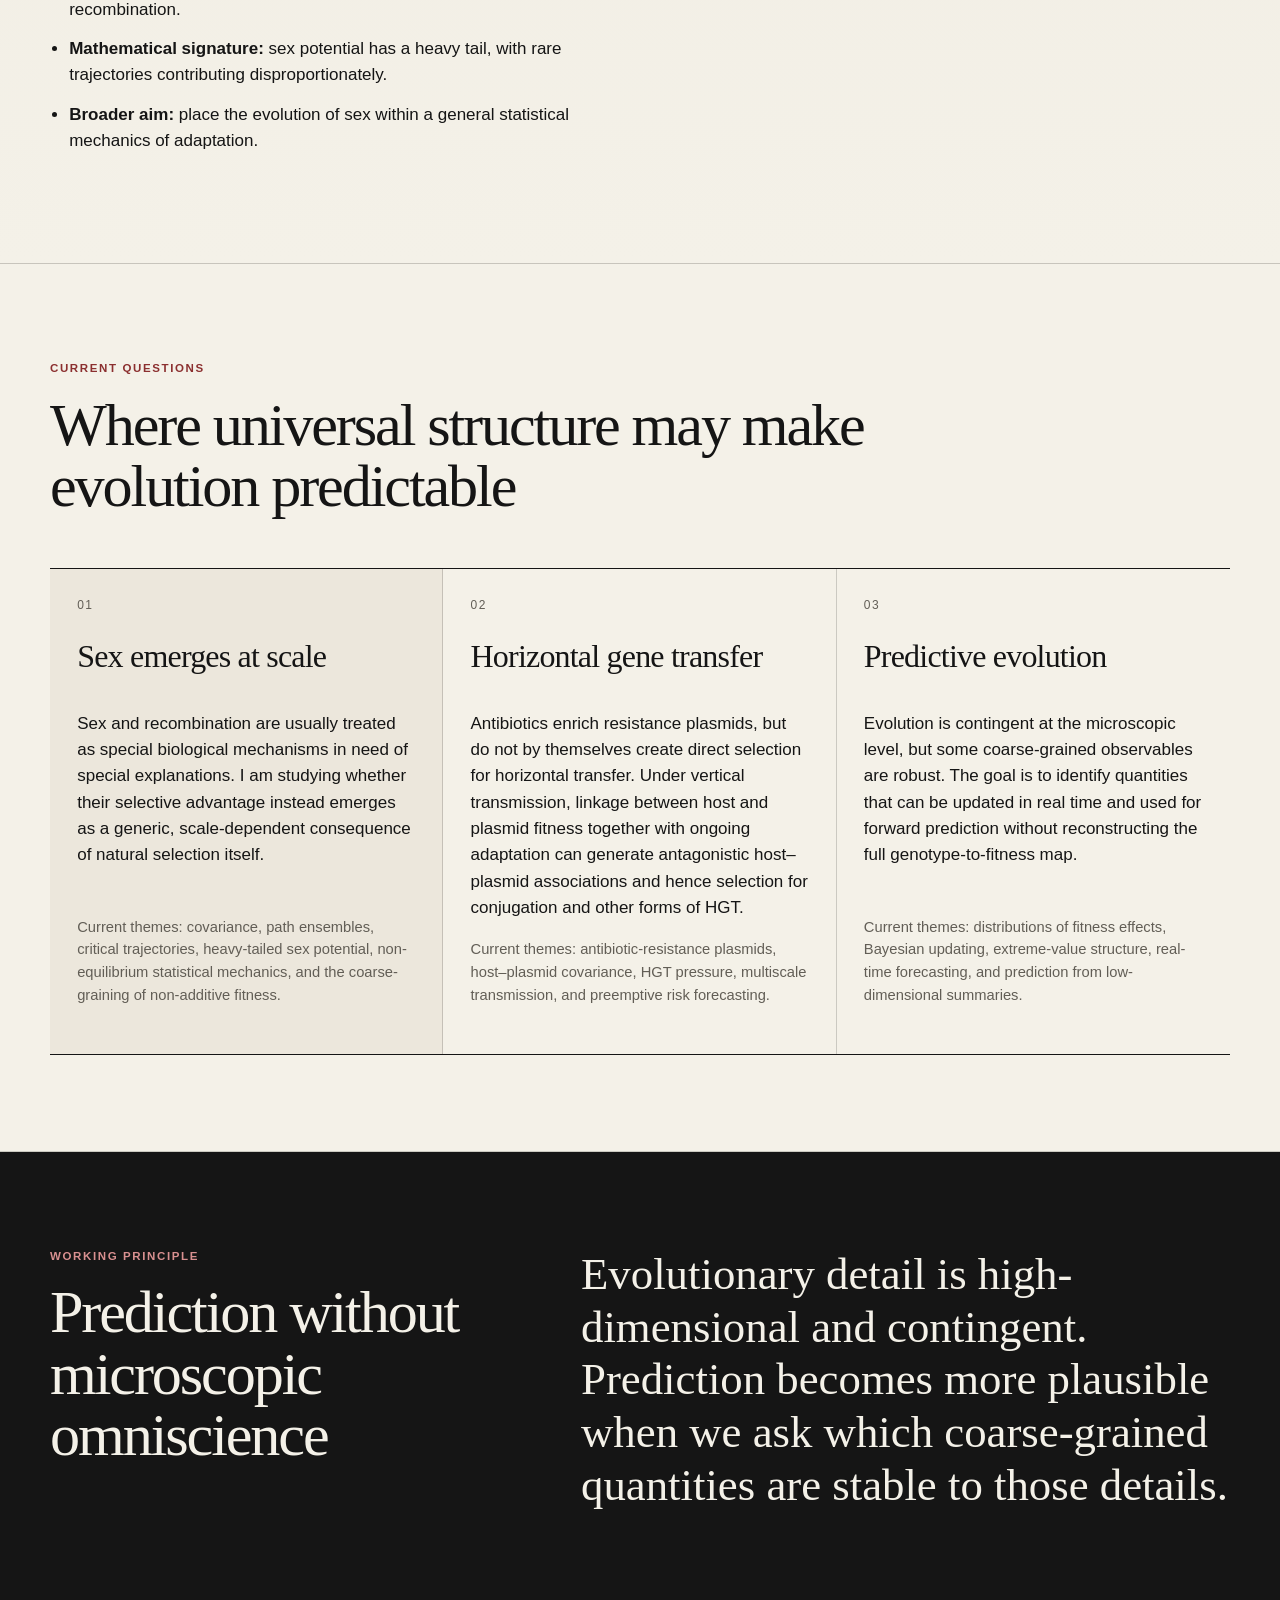
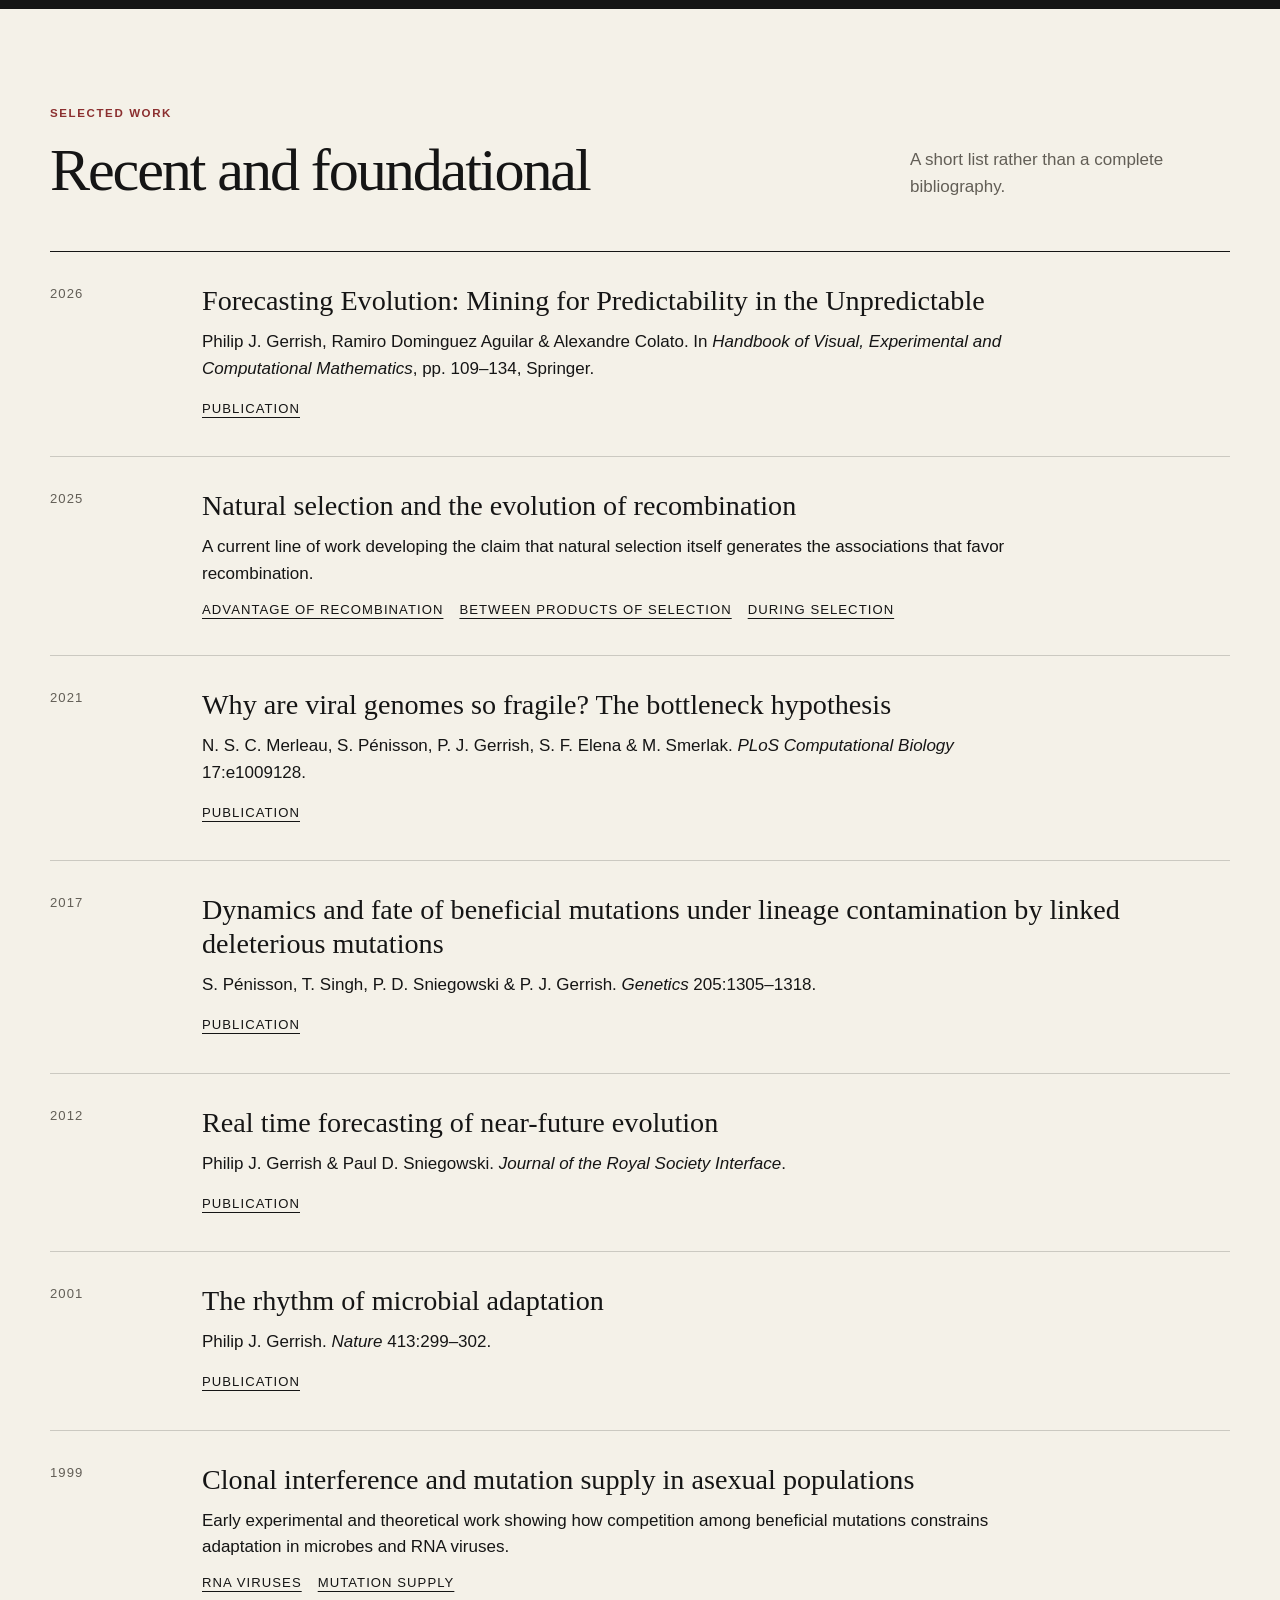
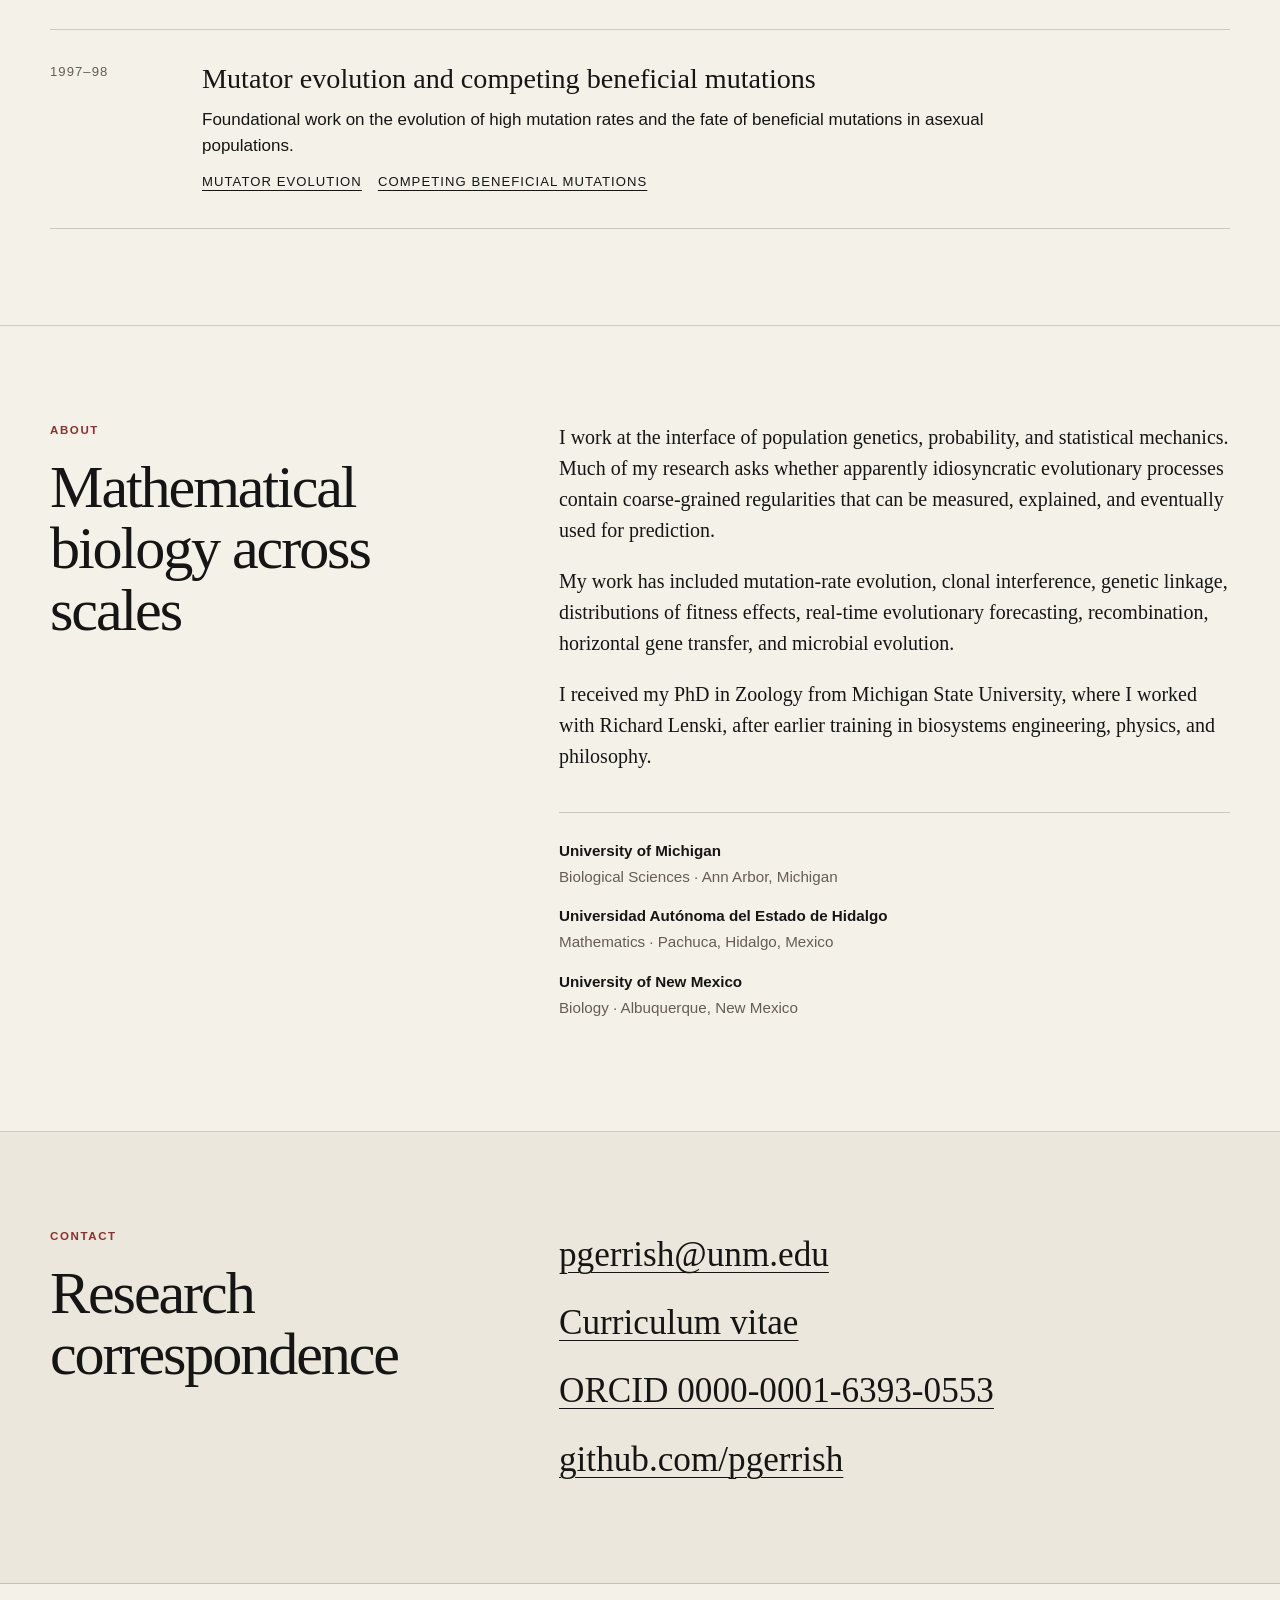
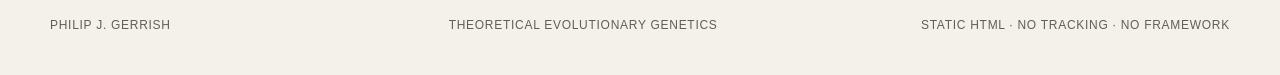
==== commit b233094d: "Revise lede paragraph in index.html Updated the lede paragraph to reflect recent interests in evolut" ====
--- a/index.html
+++ b/index.html
@@ -31,7 +31,7 @@
         <div class="hero-copy">
           <p class="eyebrow">Theoretical evolutionary genetics</p>
           <h1>Philip J. Gerrish</h1>
-          <p class="lede">I develop mathematical approaches to evolutionary dynamics, with current emphasis on the evolution of sex, horizontal gene transfer, and prediction in evolving populations.</p>
+          <p class="lede">I think about evolution and look for ways to understand it better through formal logic and mathematics. It is a humbling experience. In recent years, I have been especially intrigued by the evolution of sex from a complex systems standpoint, implications for horizontal gene transfer and the spready of antibiotic resistance and for predicting the near-future course of evolution.</p>
           <div class="hero-links" aria-label="Primary links">
             <a class="button" href="#research">Current research</a>
             <a class="text-link" href="cv.html">CV</a>
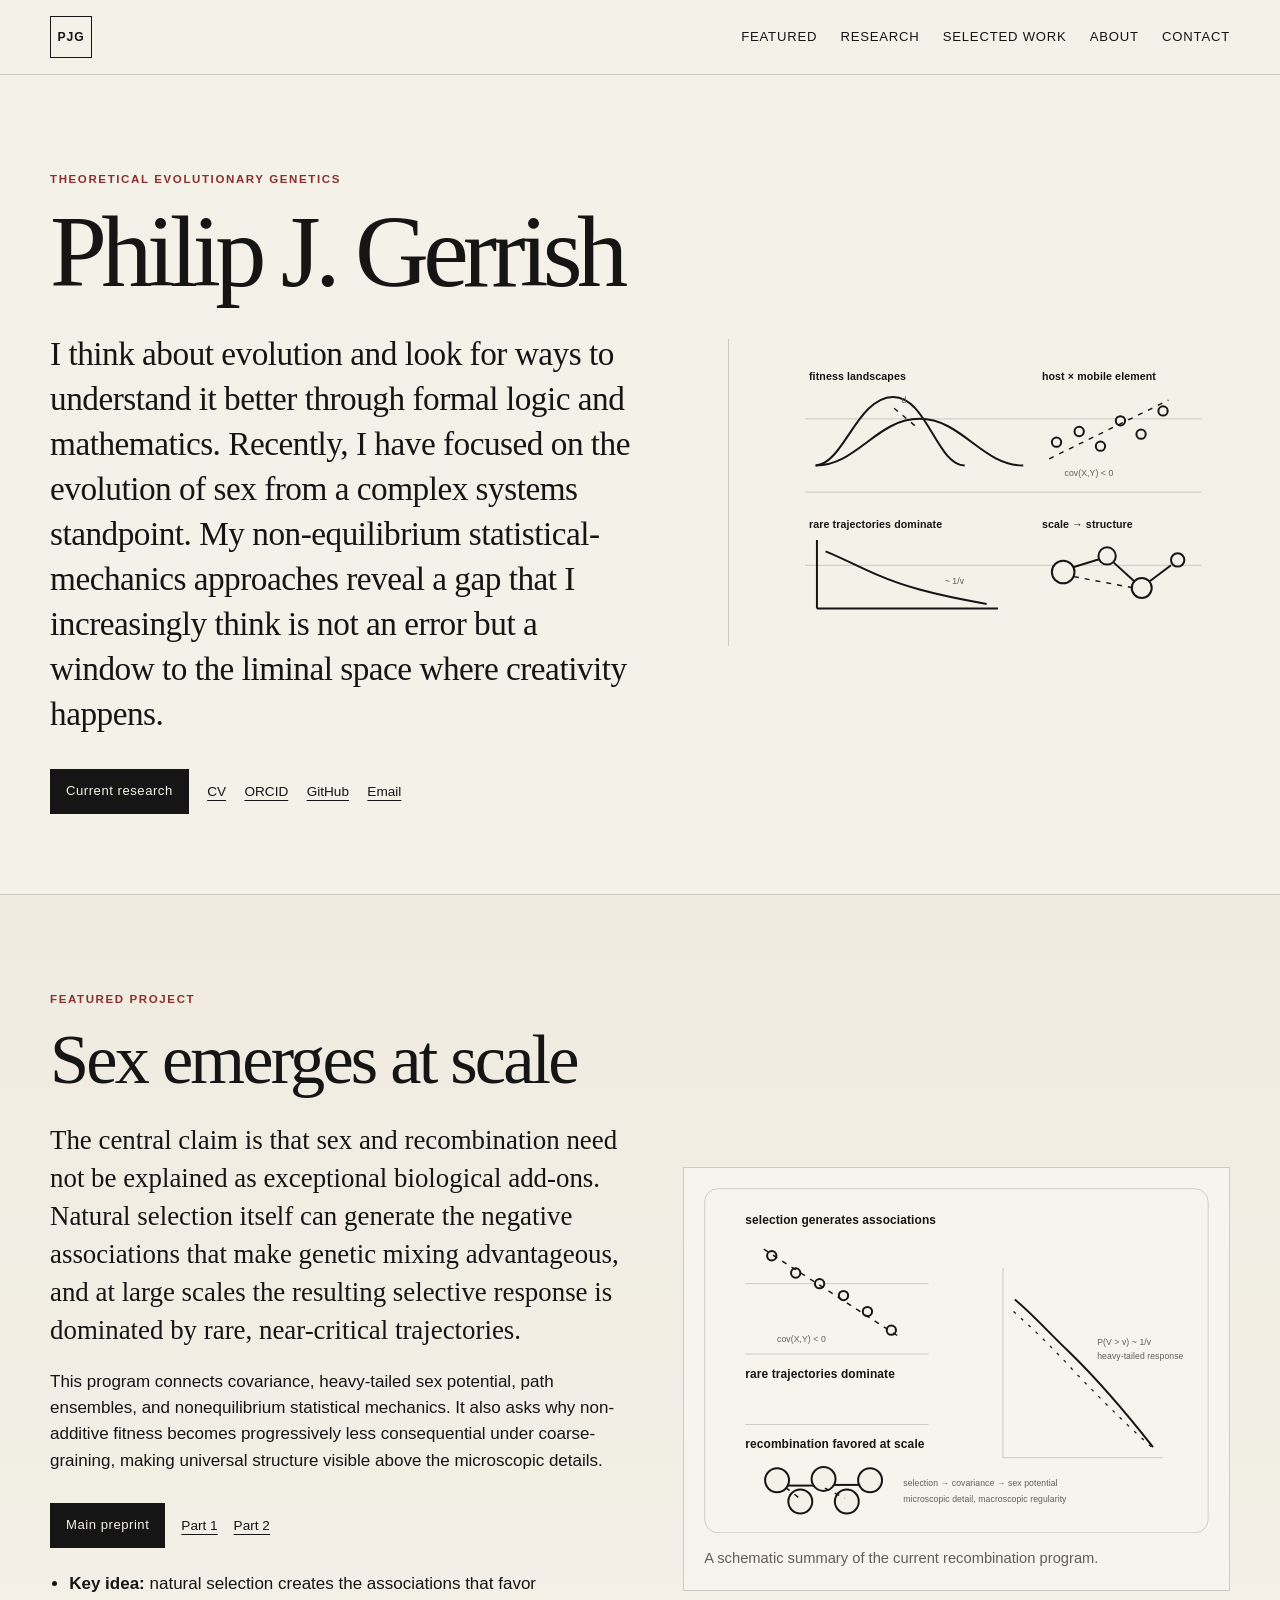
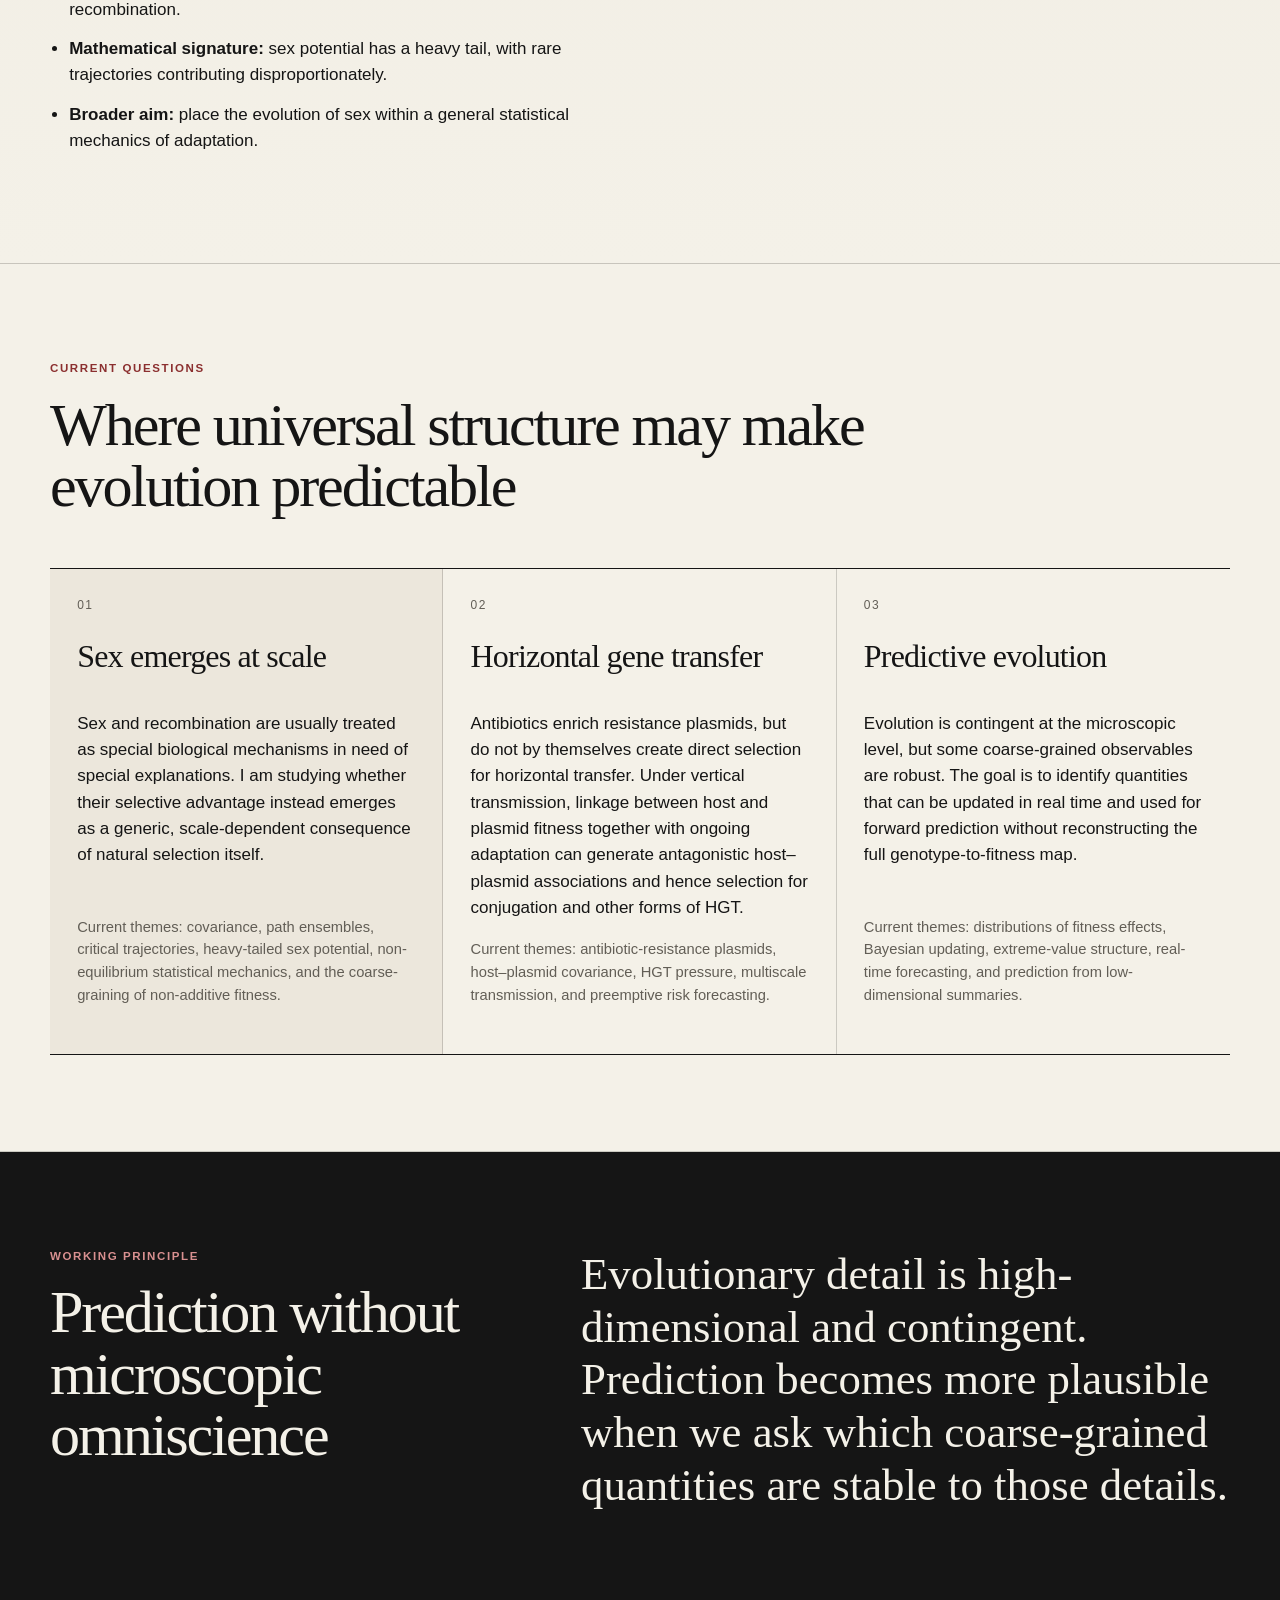
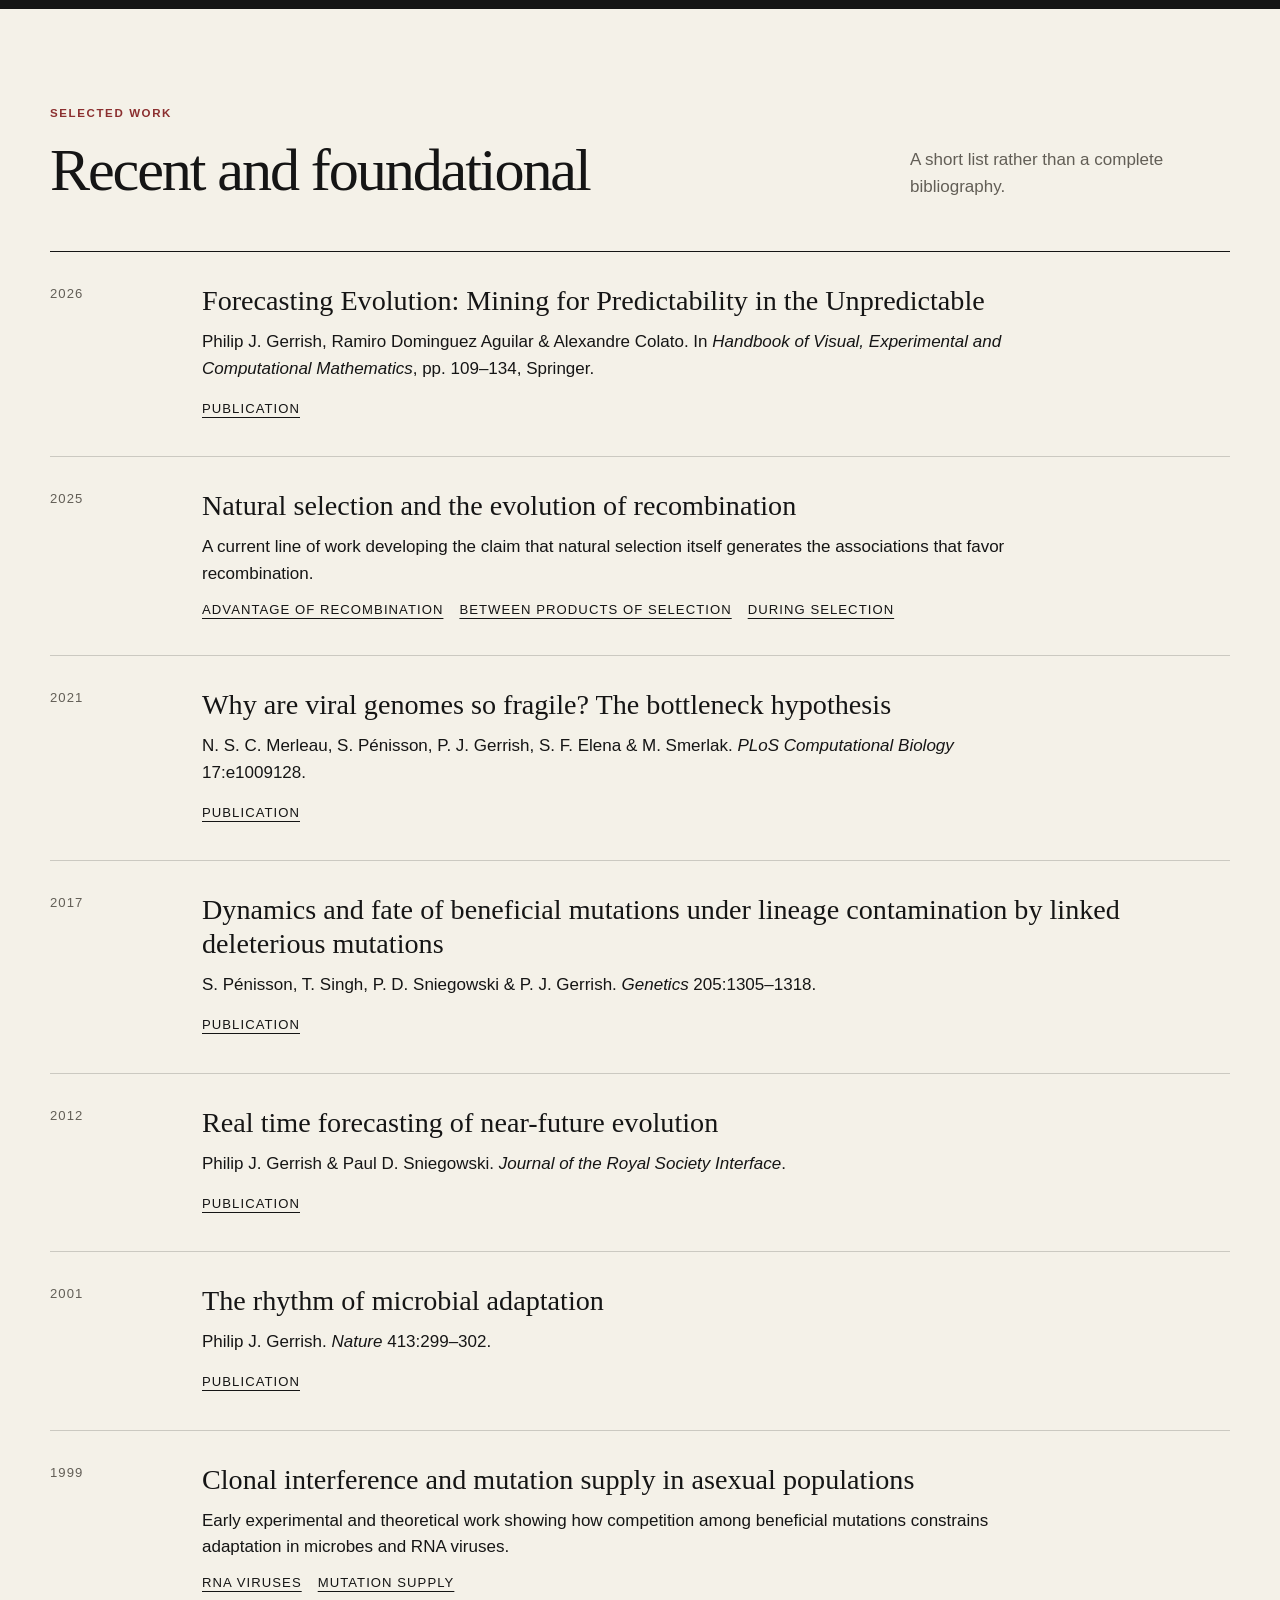
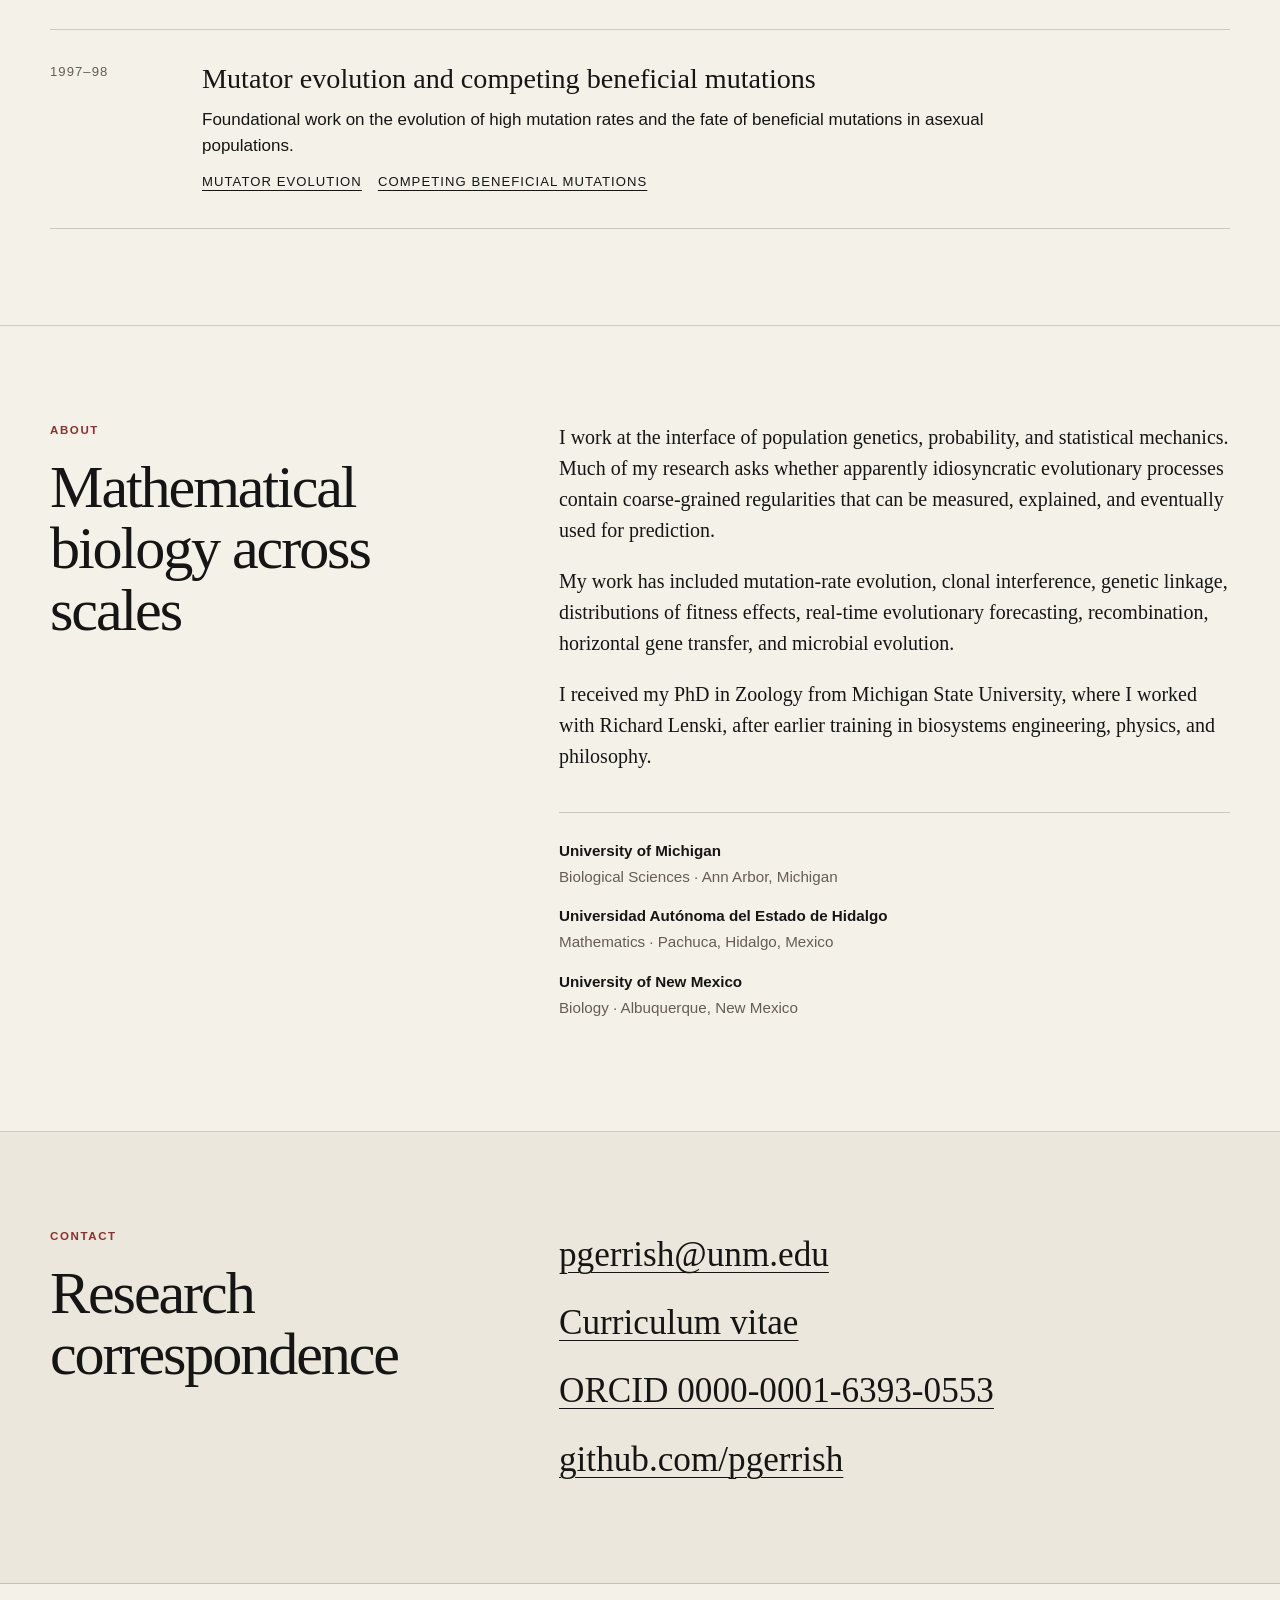
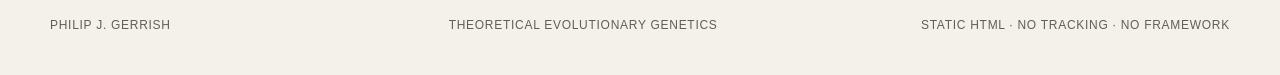
==== commit b8579a14: "Revise lede paragraph for clarity and focus Updated the lede paragraph to clarify focus on the evolu" ====
--- a/index.html
+++ b/index.html
@@ -31,7 +31,7 @@
         <div class="hero-copy">
           <p class="eyebrow">Theoretical evolutionary genetics</p>
           <h1>Philip J. Gerrish</h1>
-          <p class="lede">I think about evolution and look for ways to understand it better through formal logic and mathematics. It is a humbling experience. In recent years, I have been especially intrigued by the evolution of sex from a complex systems standpoint, implications for horizontal gene transfer and the spready of antibiotic resistance and for predicting the near-future course of evolution.</p>
+          <p class="lede">I think about evolution and look for ways to understand it better through formal logic and mathematics. Recently, I have focused on the evolution of sex from a complex systems standpoint. My non-equilibrium statistical-mechanics approaches reveal a gap that I increasingly think is not an error but a window to the liminal space where creativity happens.</p>
           <div class="hero-links" aria-label="Primary links">
             <a class="button" href="#research">Current research</a>
             <a class="text-link" href="cv.html">CV</a>
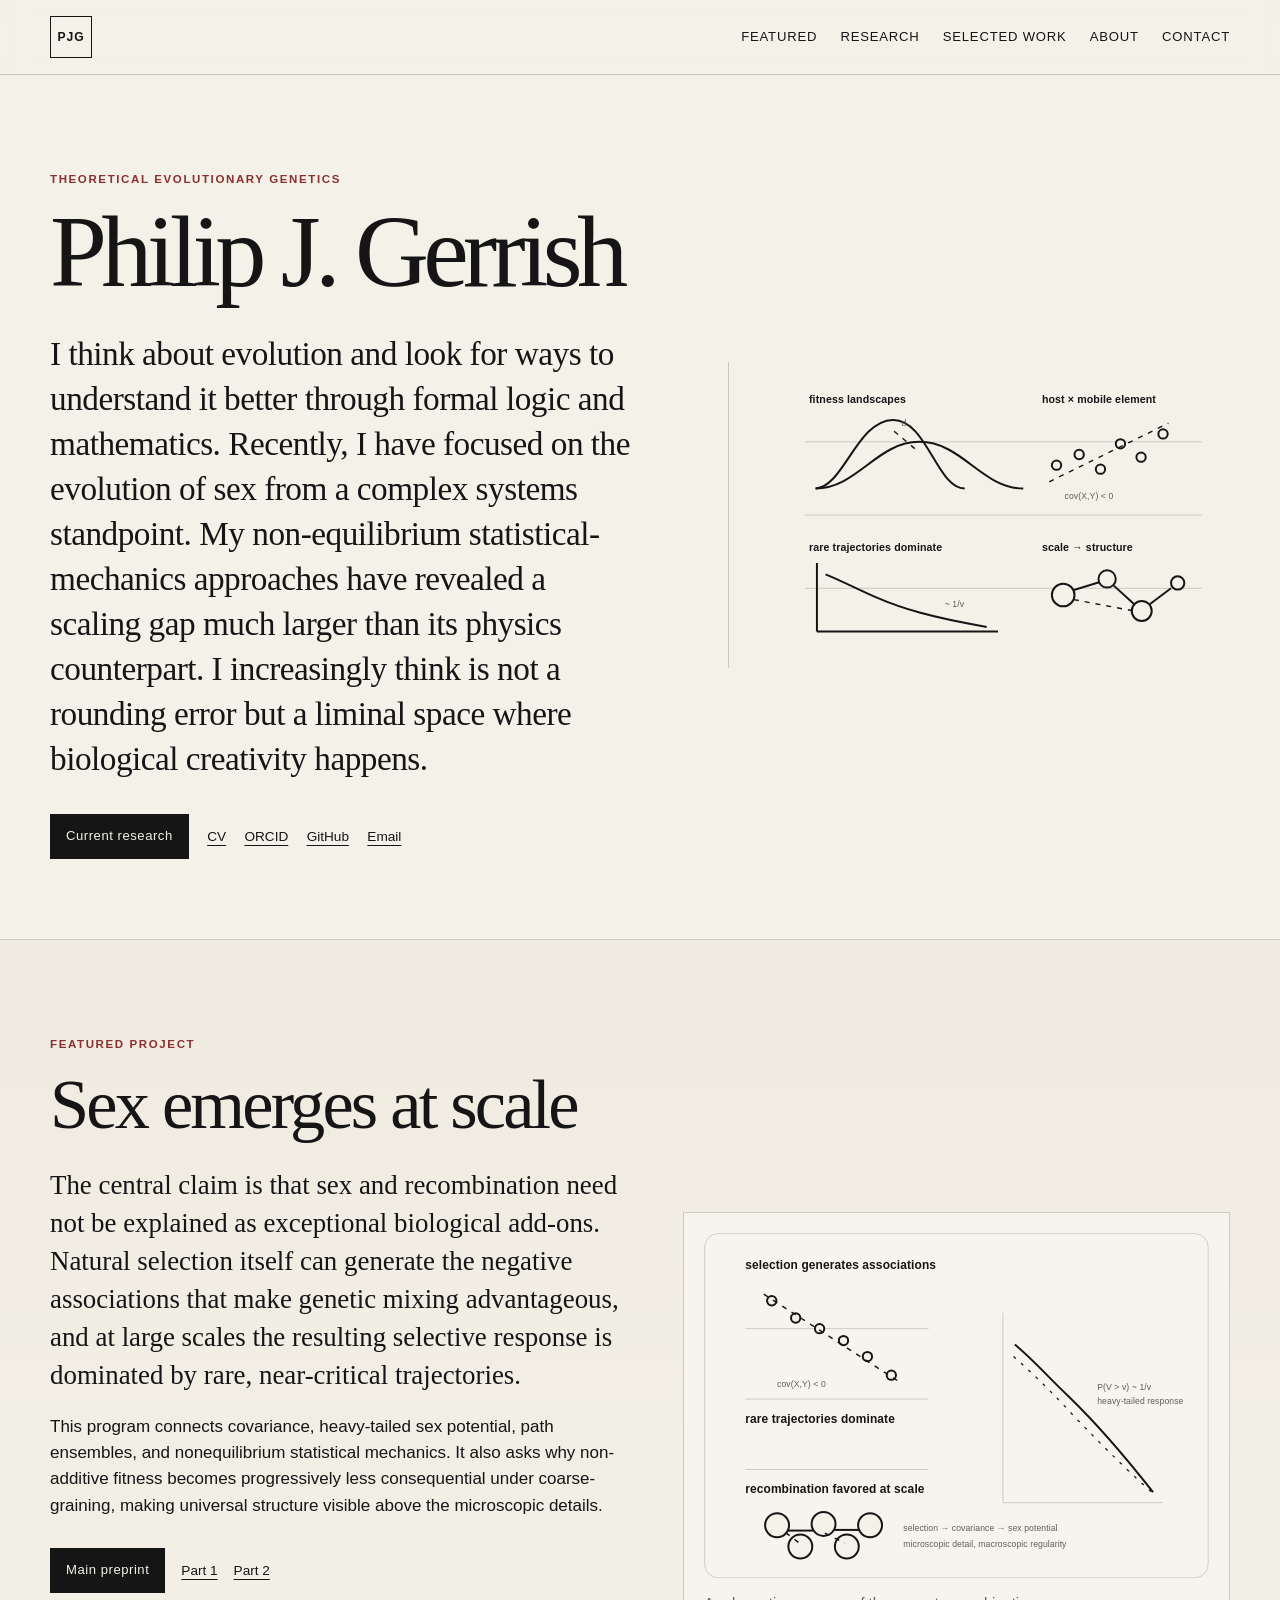
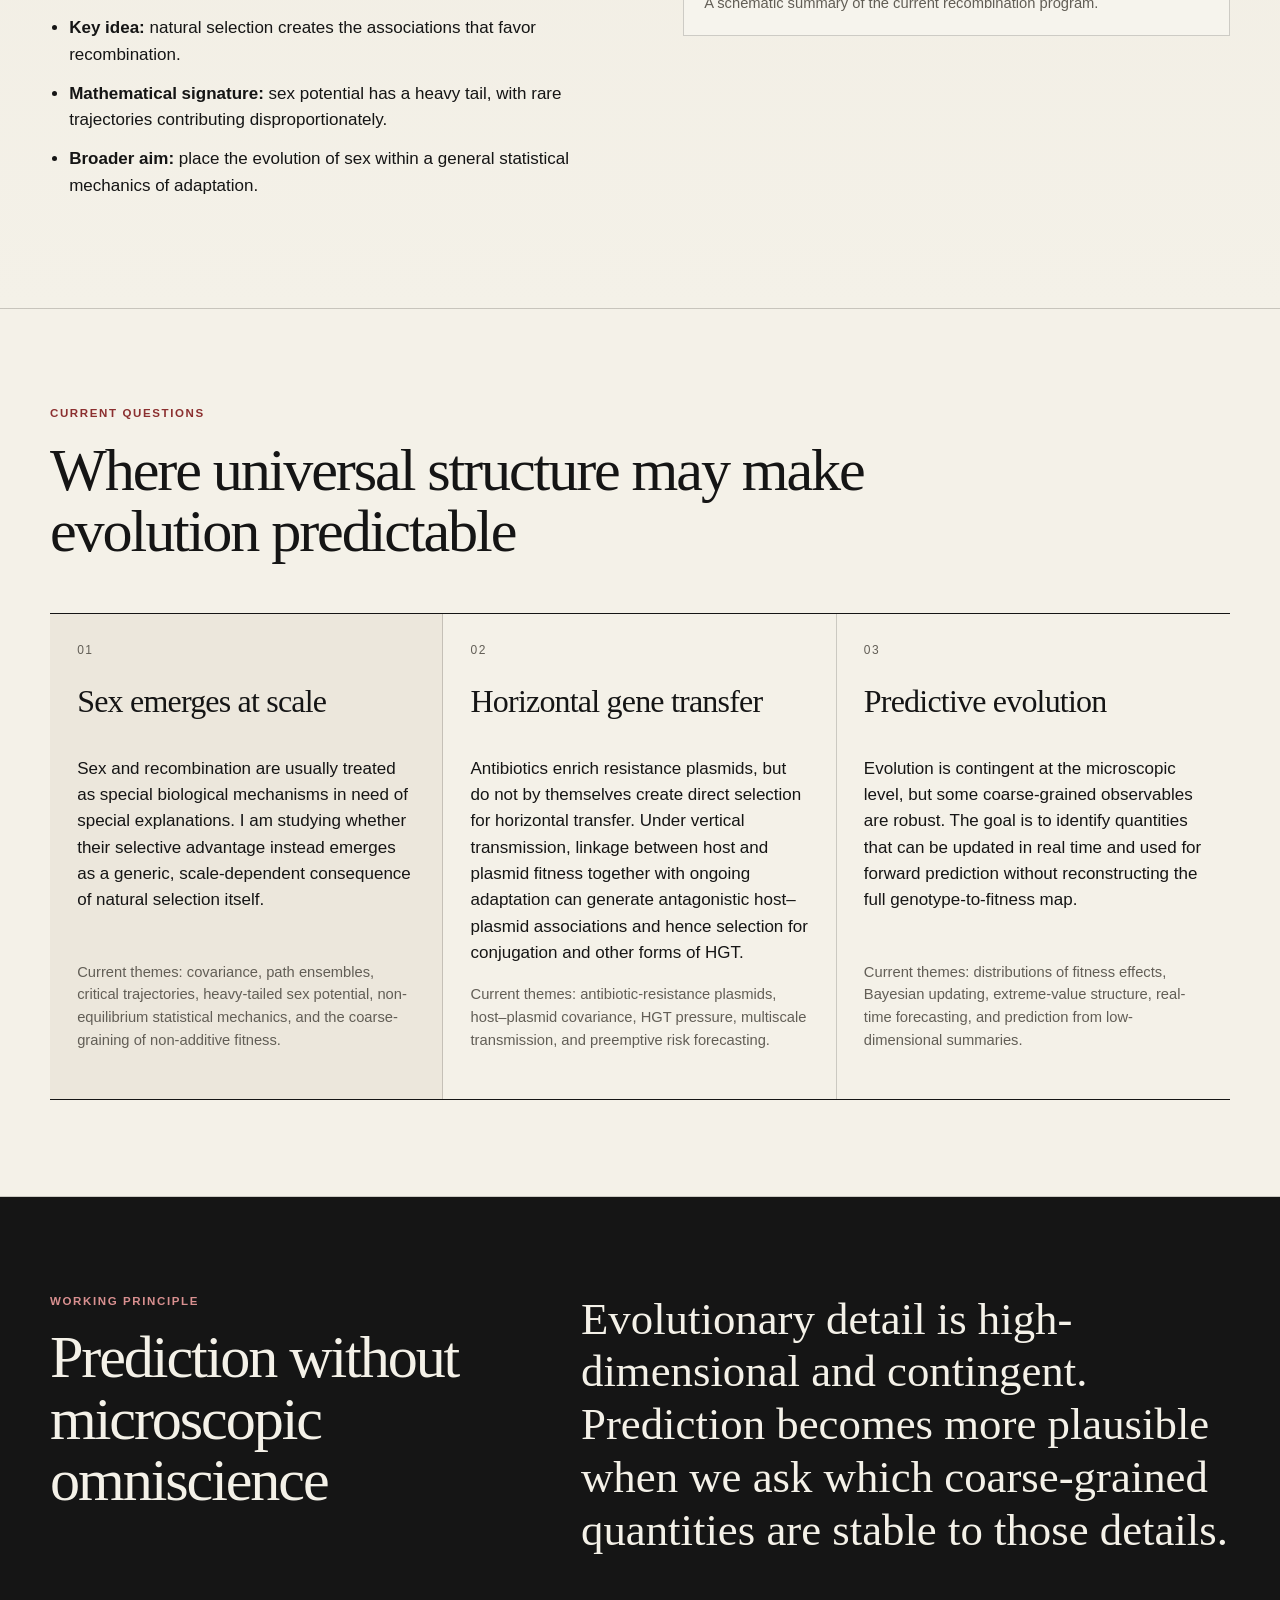
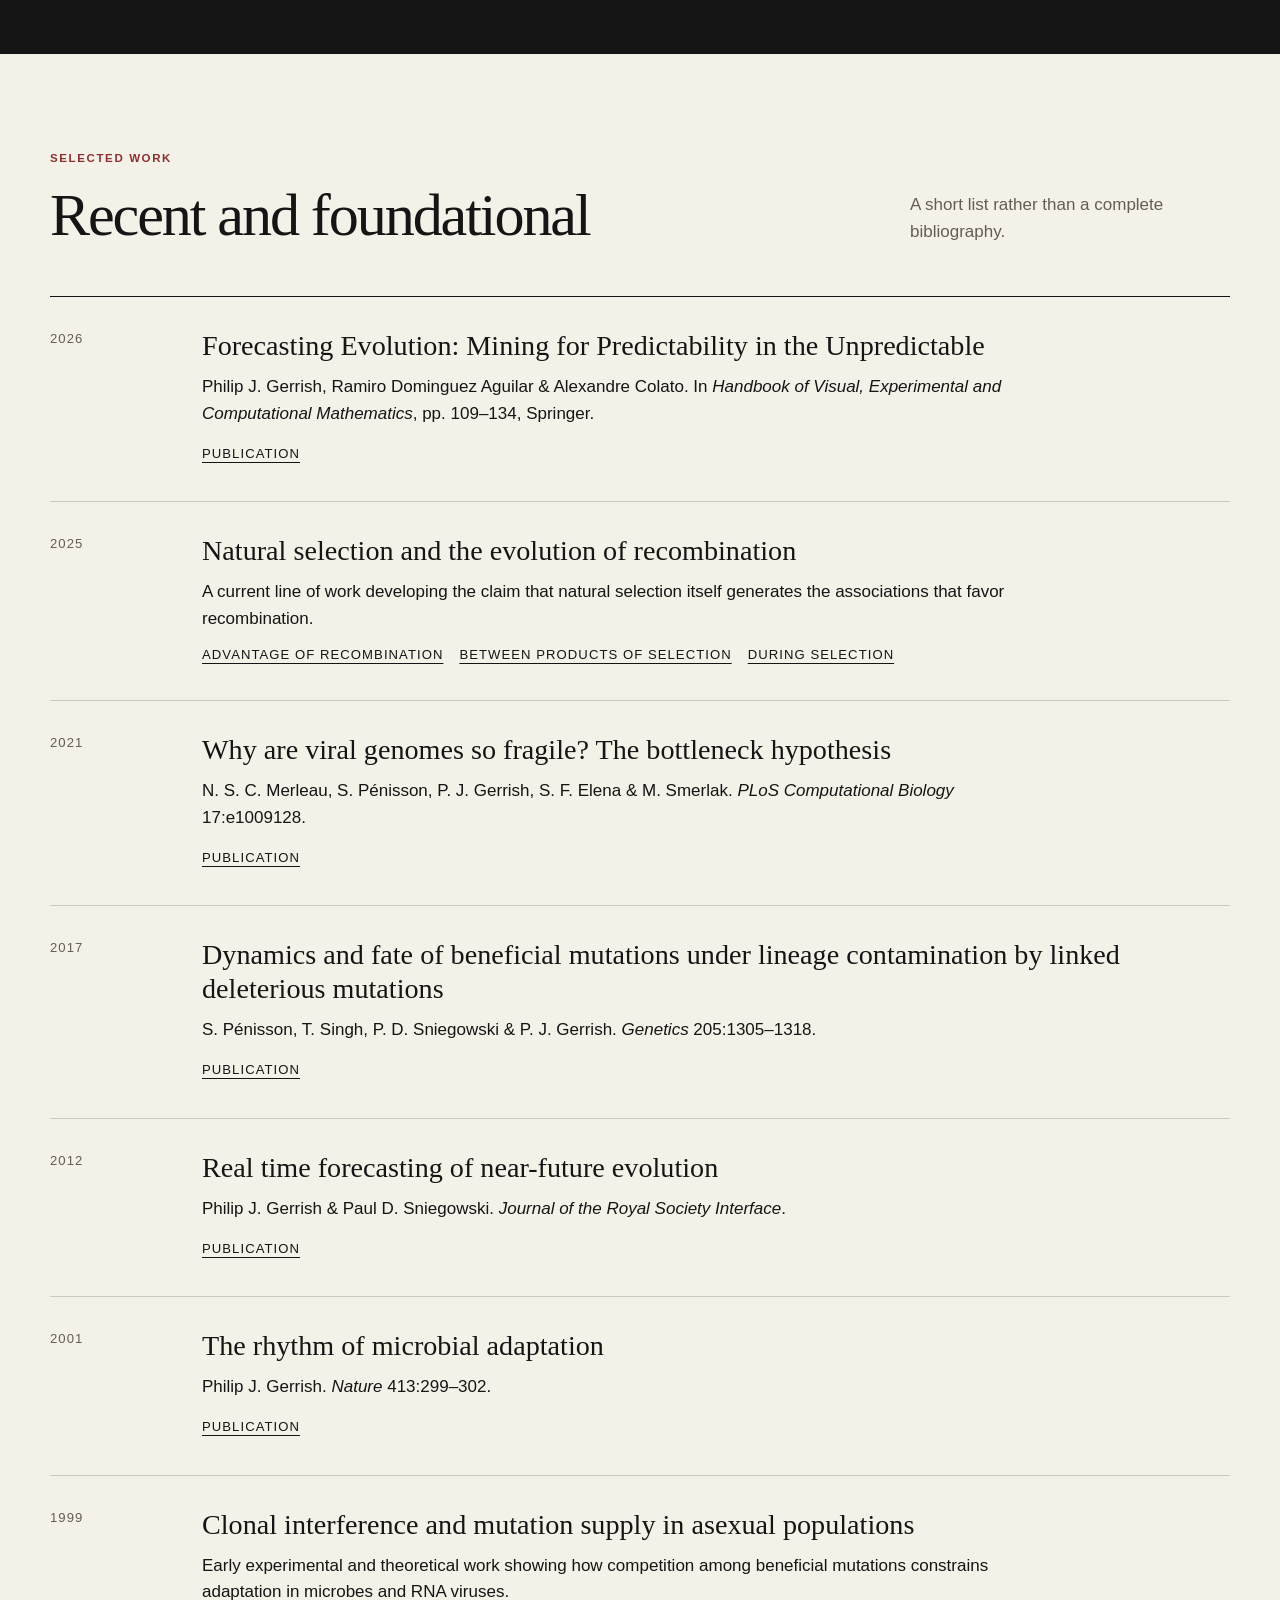
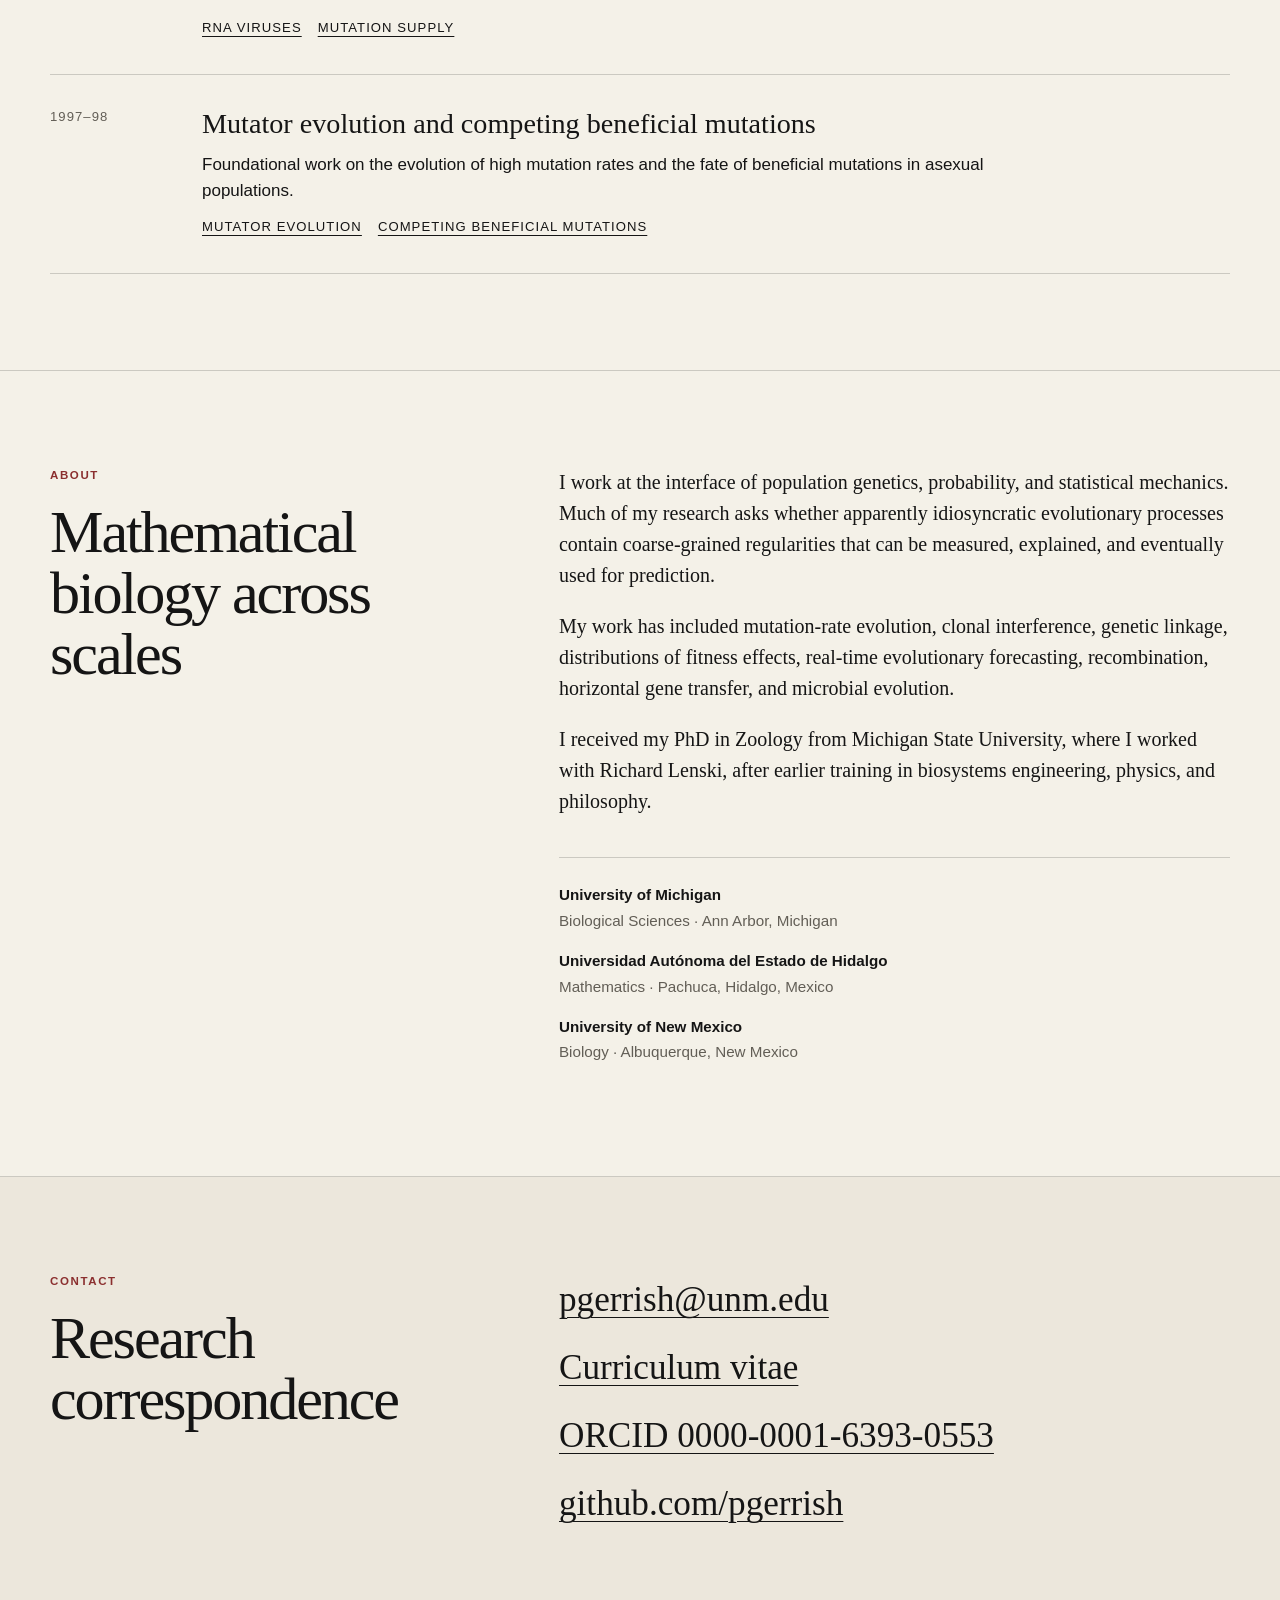
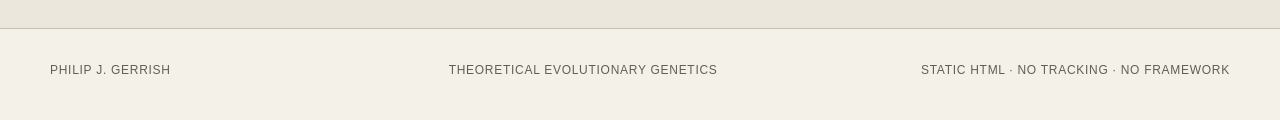
==== commit 42c92574: "Revise lede paragraph for clarity and detail Updated the lede paragraph to clarify the concept of a " ====
--- a/index.html
+++ b/index.html
@@ -31,7 +31,7 @@
         <div class="hero-copy">
           <p class="eyebrow">Theoretical evolutionary genetics</p>
           <h1>Philip J. Gerrish</h1>
-          <p class="lede">I think about evolution and look for ways to understand it better through formal logic and mathematics. Recently, I have focused on the evolution of sex from a complex systems standpoint. My non-equilibrium statistical-mechanics approaches reveal a gap that I increasingly think is not an error but a window to the liminal space where creativity happens.</p>
+          <p class="lede">I think about evolution and look for ways to understand it better through formal logic and mathematics. Recently, I have focused on the evolution of sex from a complex systems standpoint. My non-equilibrium statistical-mechanics approaches have revealed a scaling gap much larger than its physics counterpart. I increasingly think is not a rounding error but a liminal space where biological creativity happens.</p>
           <div class="hero-links" aria-label="Primary links">
             <a class="button" href="#research">Current research</a>
             <a class="text-link" href="cv.html">CV</a>
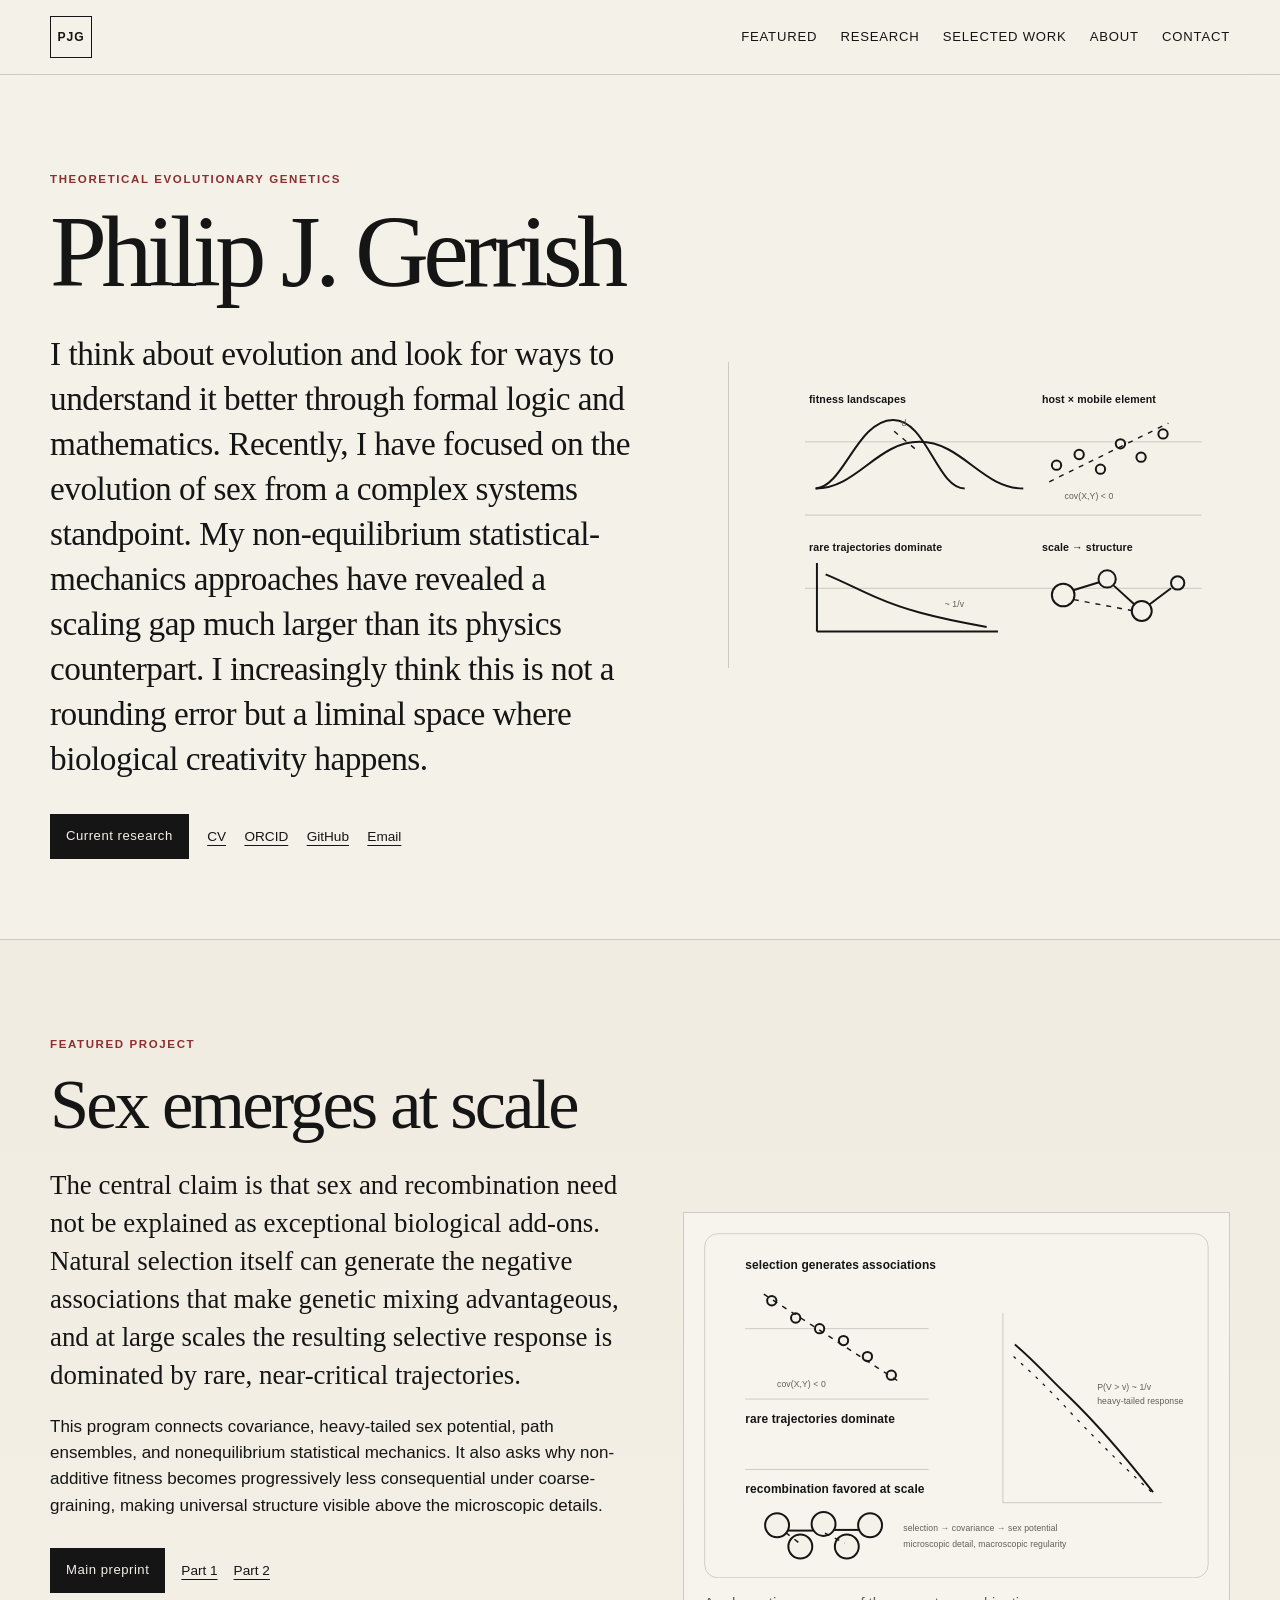
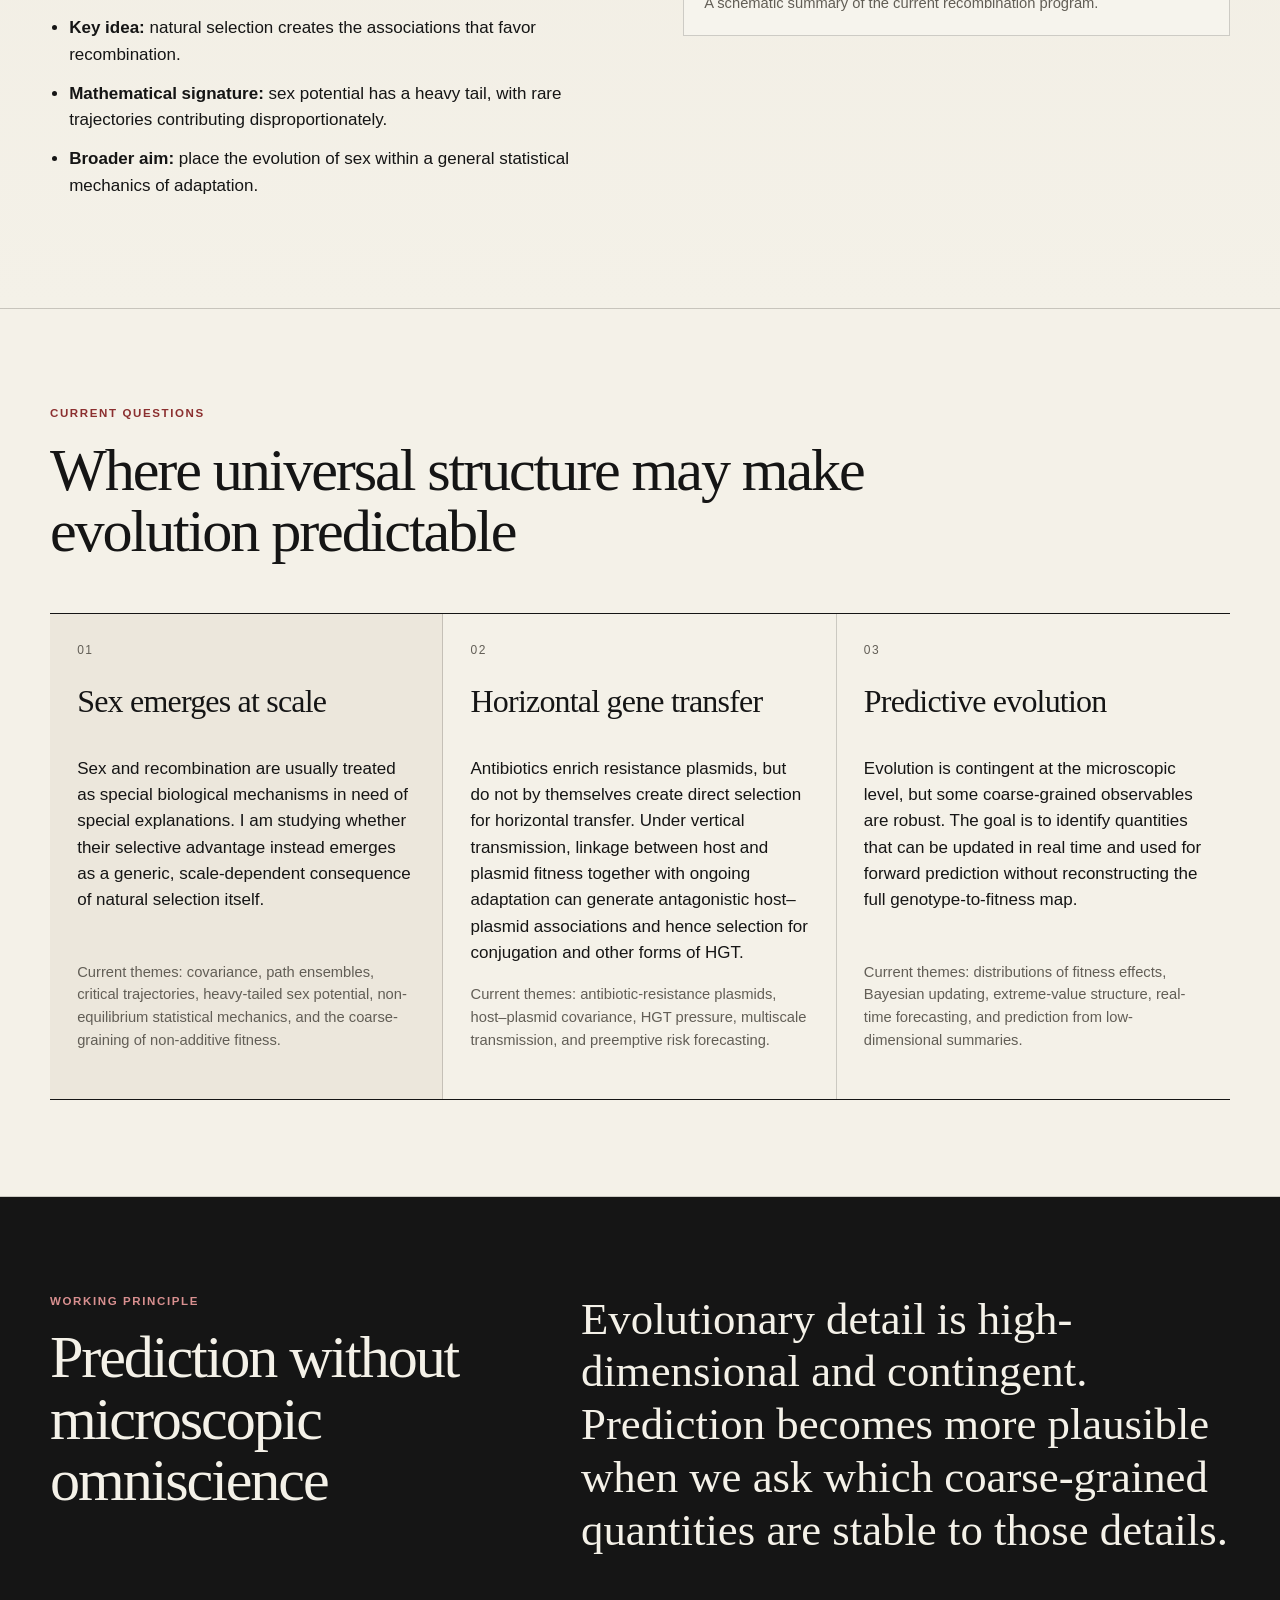
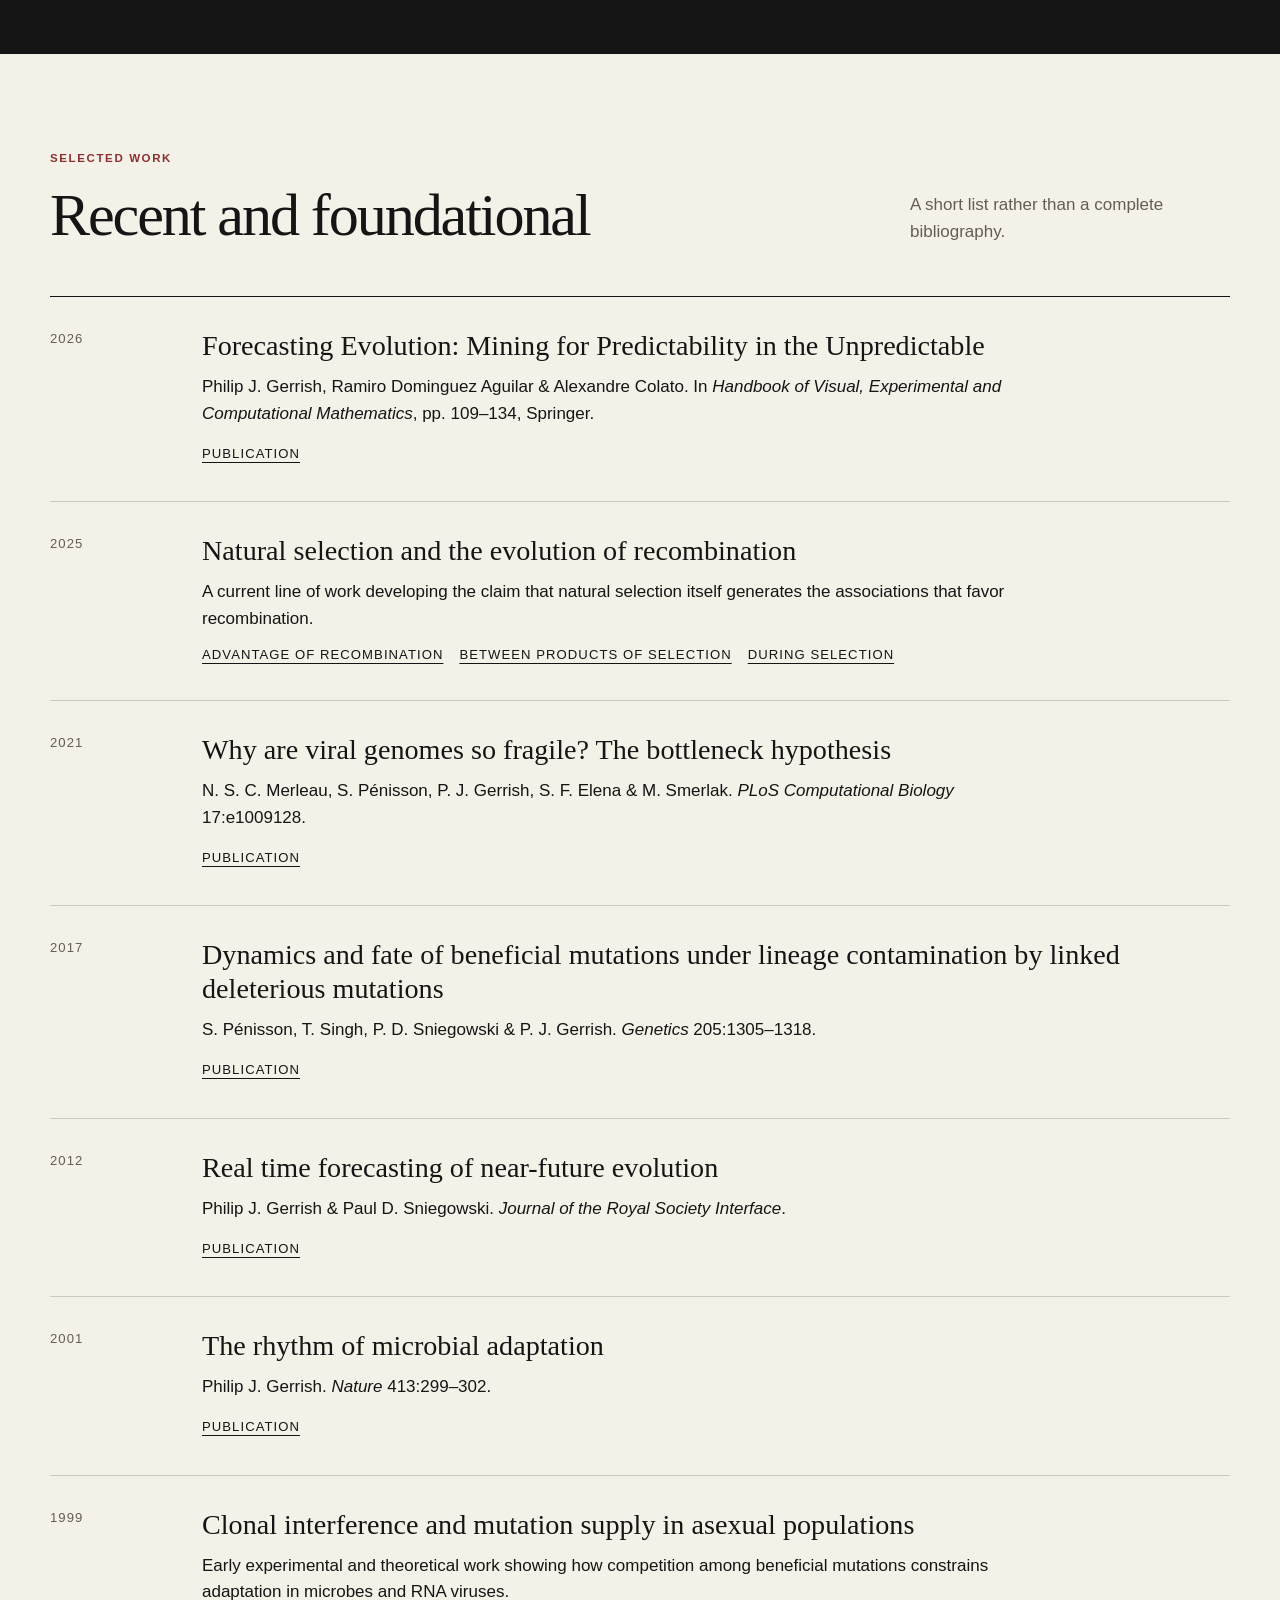
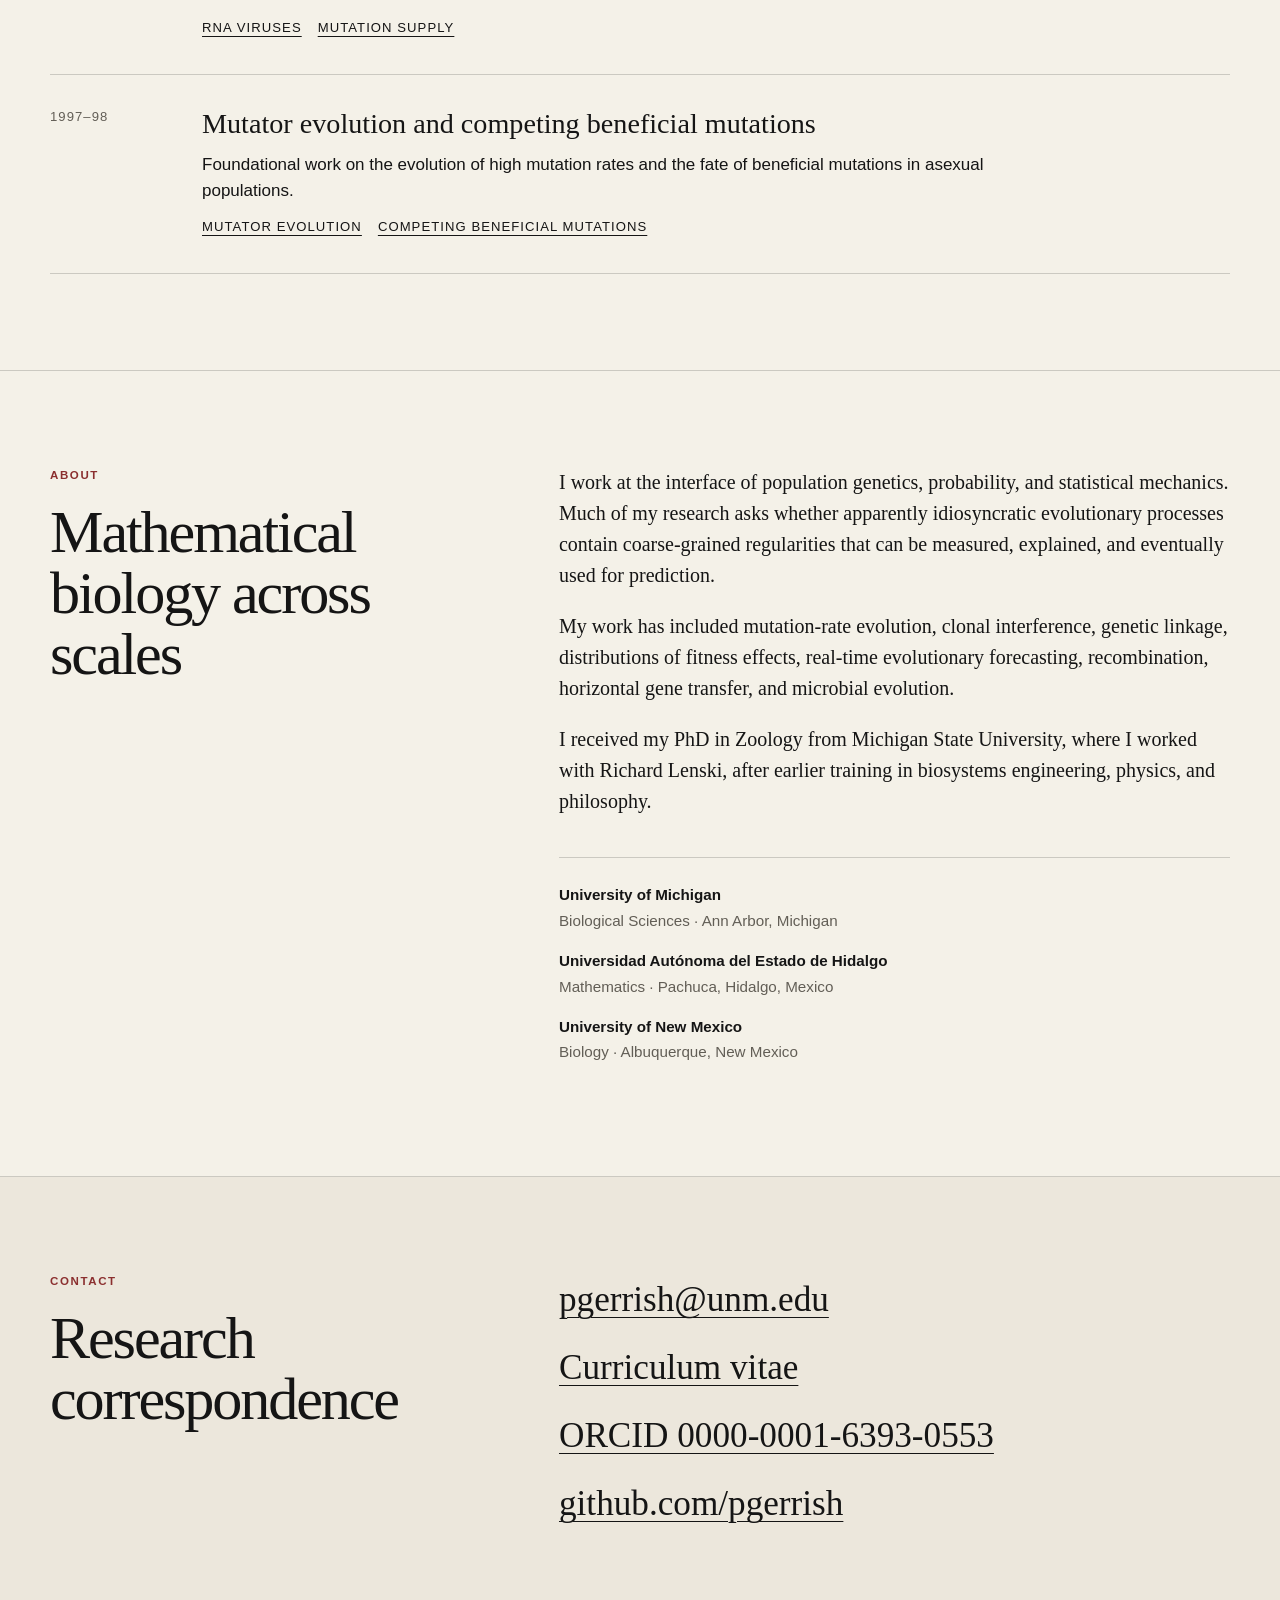
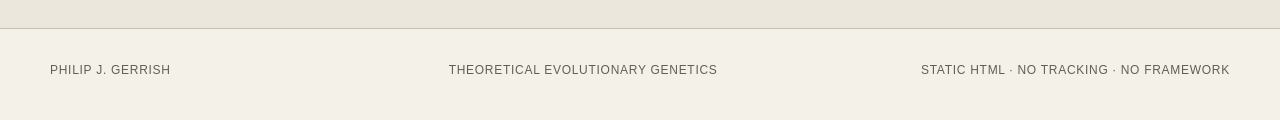
==== commit 218e8c94: "Fix typo in lede paragraph" ====
--- a/index.html
+++ b/index.html
@@ -31,7 +31,7 @@
         <div class="hero-copy">
           <p class="eyebrow">Theoretical evolutionary genetics</p>
           <h1>Philip J. Gerrish</h1>
-          <p class="lede">I think about evolution and look for ways to understand it better through formal logic and mathematics. Recently, I have focused on the evolution of sex from a complex systems standpoint. My non-equilibrium statistical-mechanics approaches have revealed a scaling gap much larger than its physics counterpart. I increasingly think is not a rounding error but a liminal space where biological creativity happens.</p>
+          <p class="lede">I think about evolution and look for ways to understand it better through formal logic and mathematics. Recently, I have focused on the evolution of sex from a complex systems standpoint. My non-equilibrium statistical-mechanics approaches have revealed a scaling gap much larger than its physics counterpart. I increasingly think this is not a rounding error but a liminal space where biological creativity happens.</p>
           <div class="hero-links" aria-label="Primary links">
             <a class="button" href="#research">Current research</a>
             <a class="text-link" href="cv.html">CV</a>
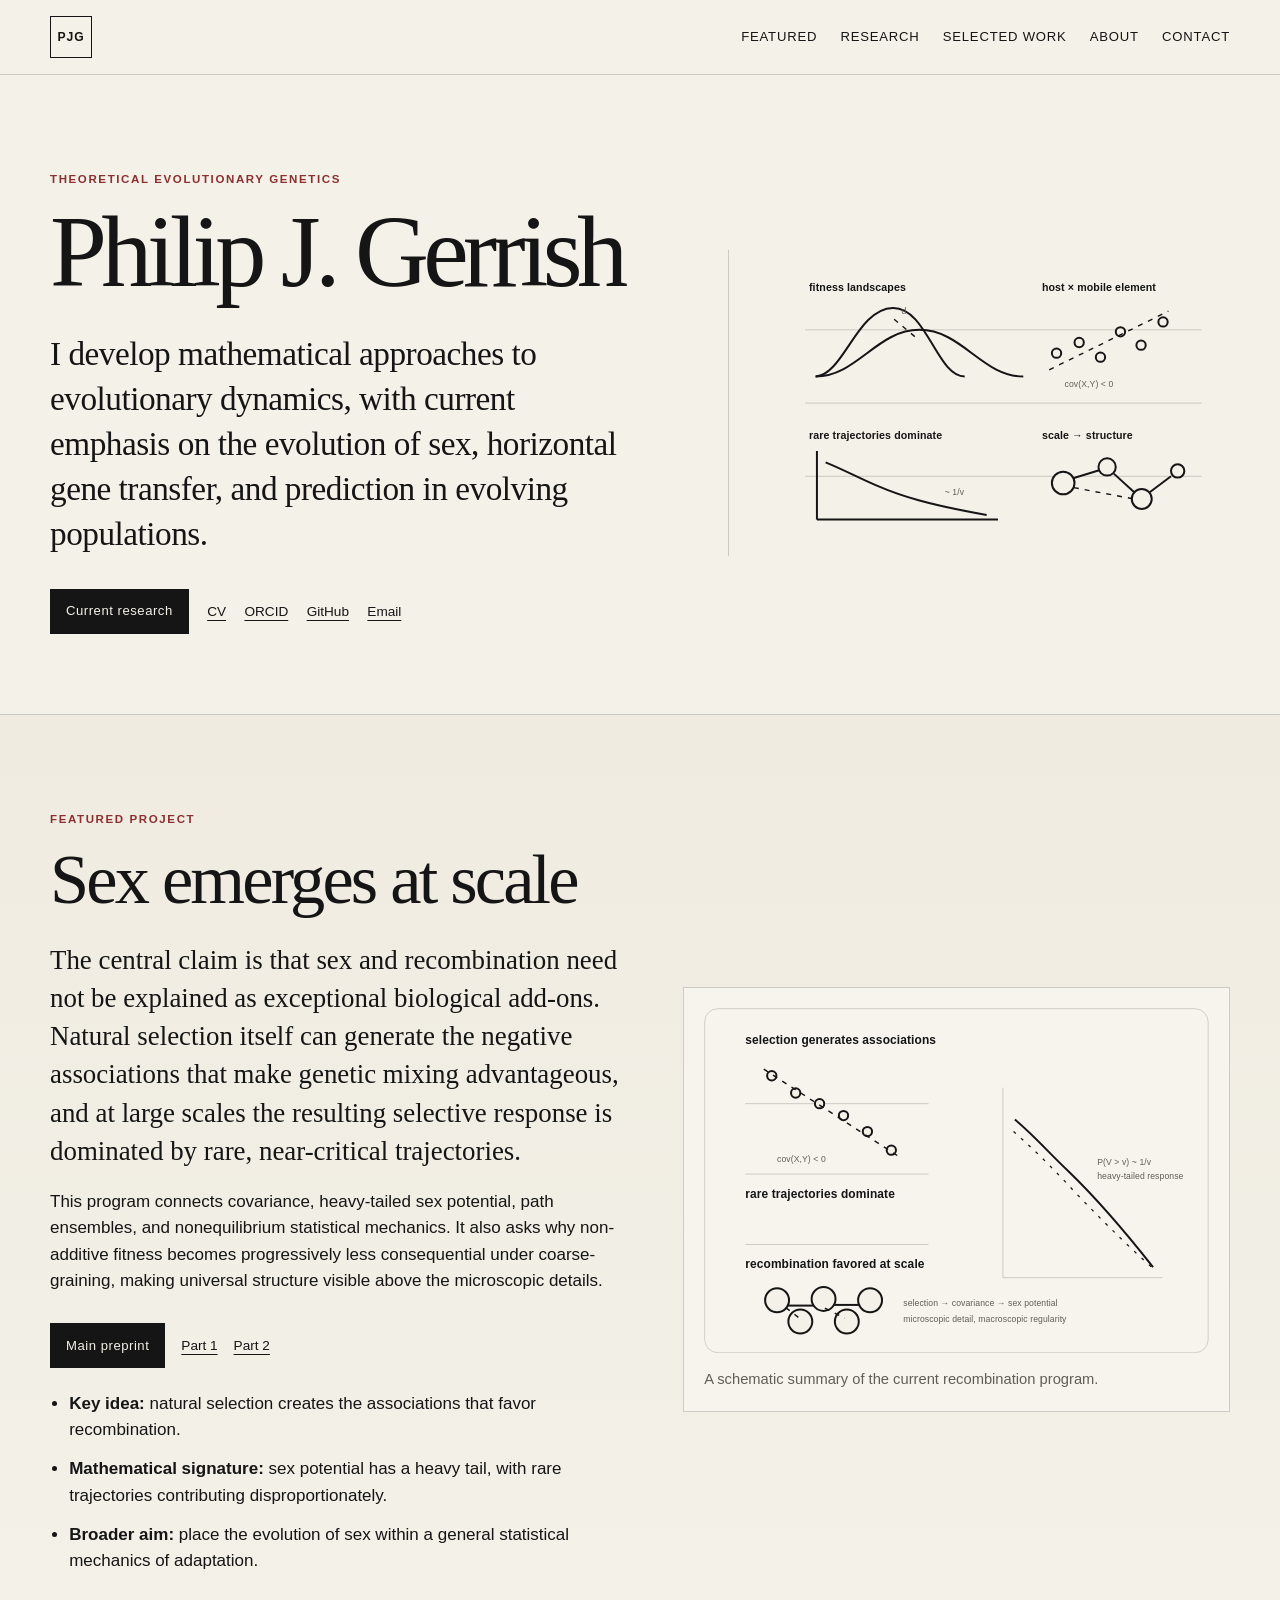
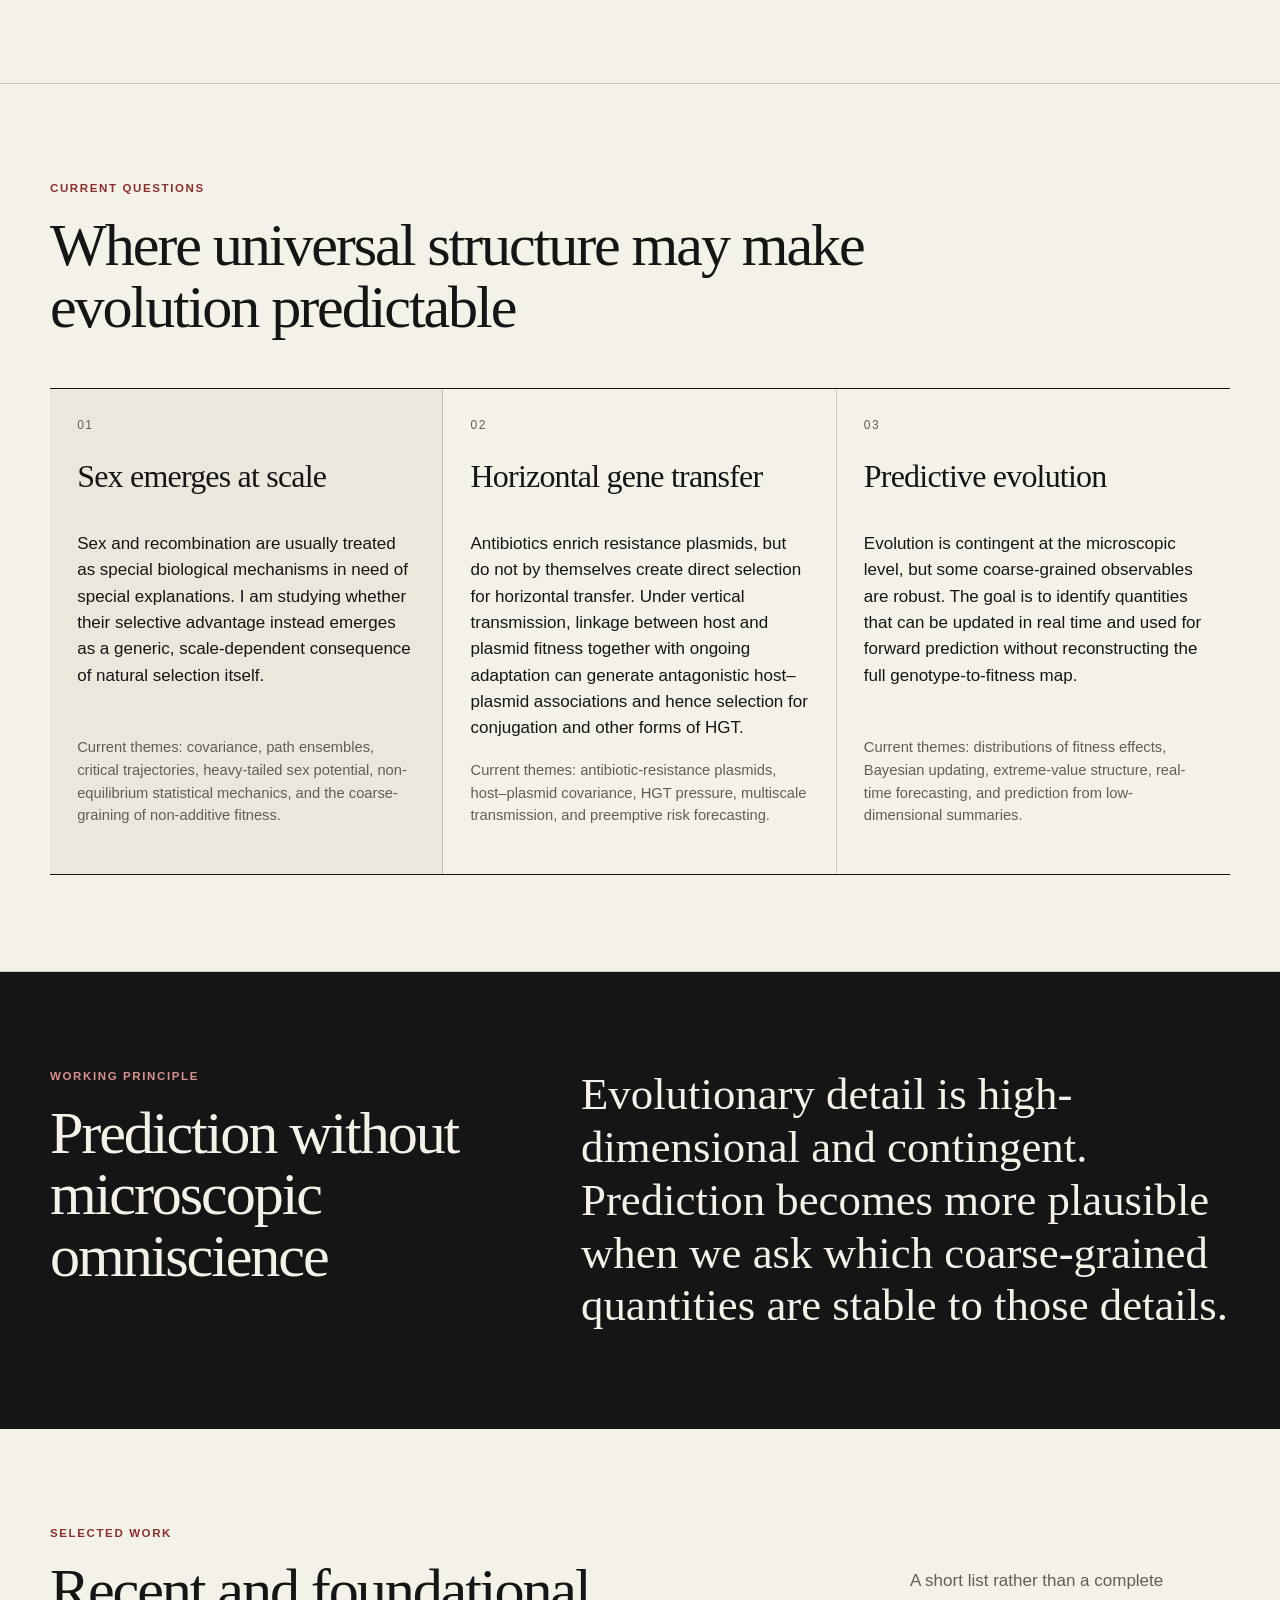
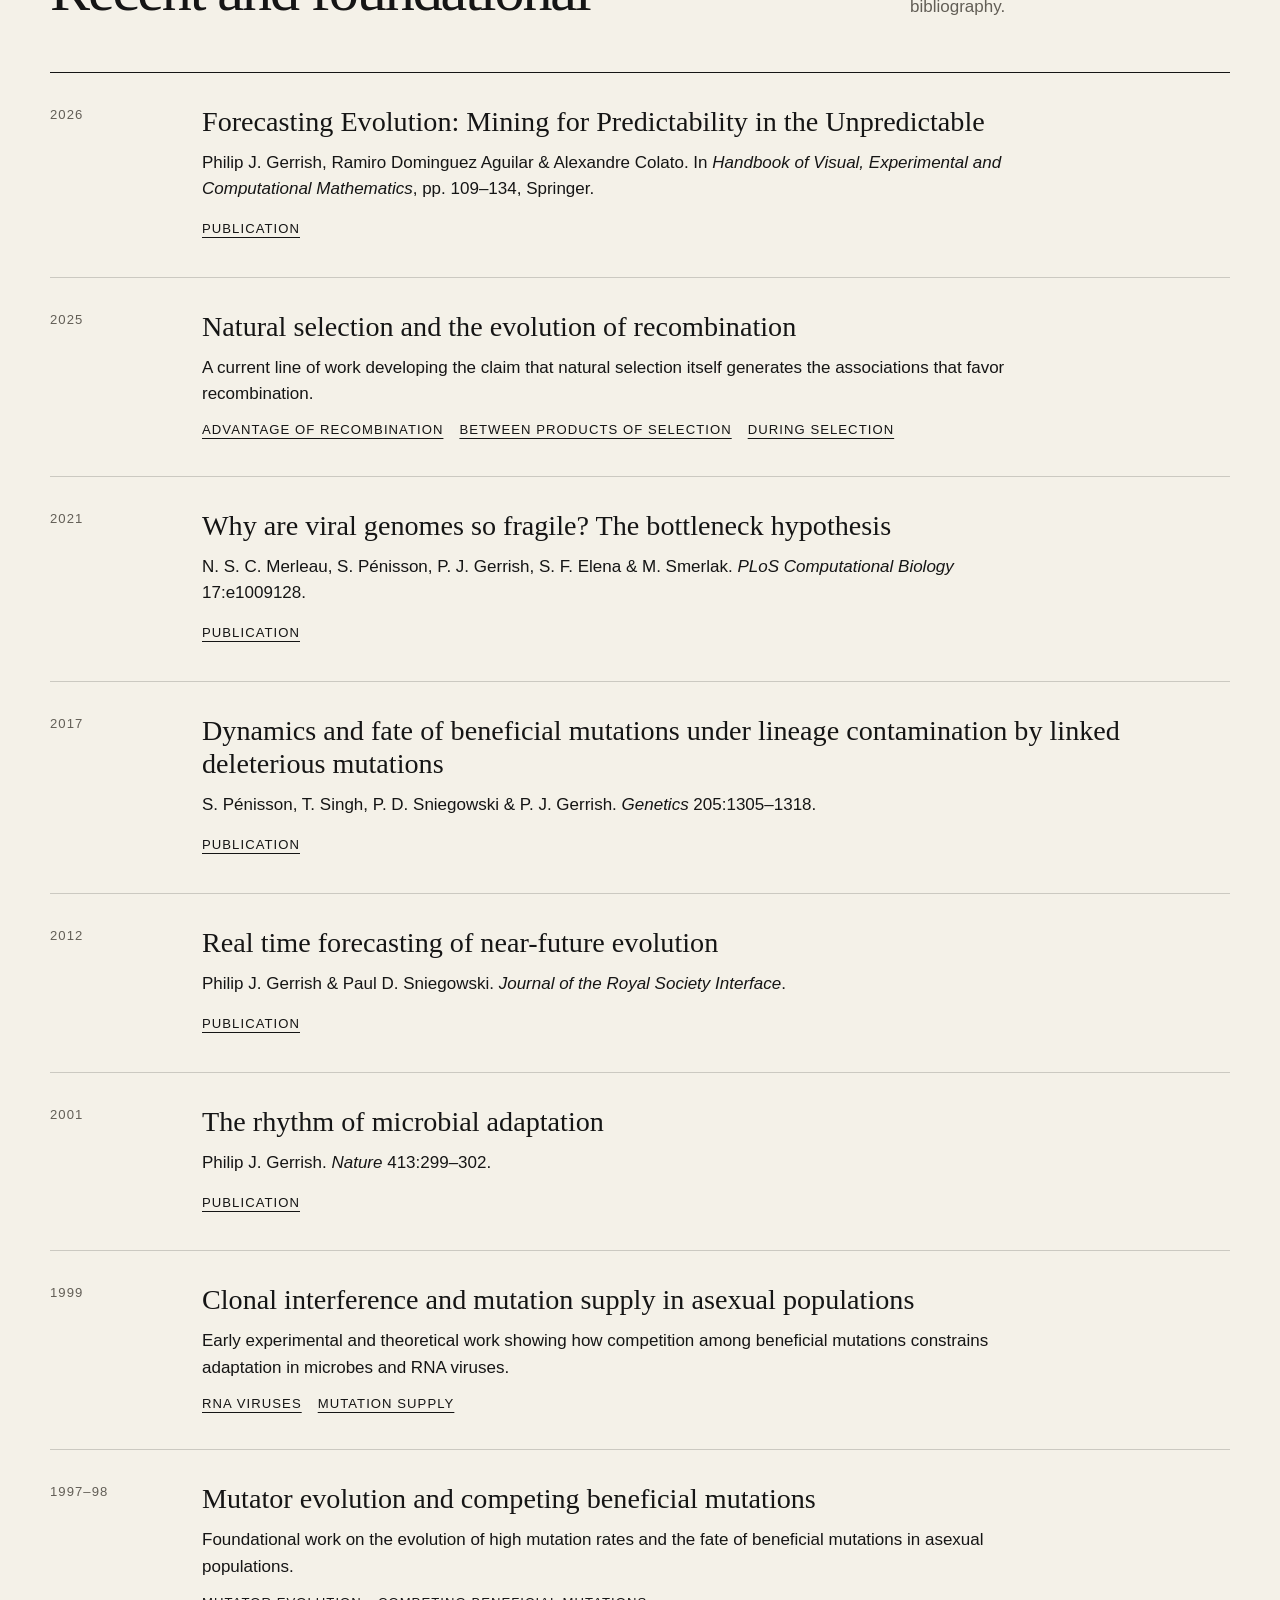
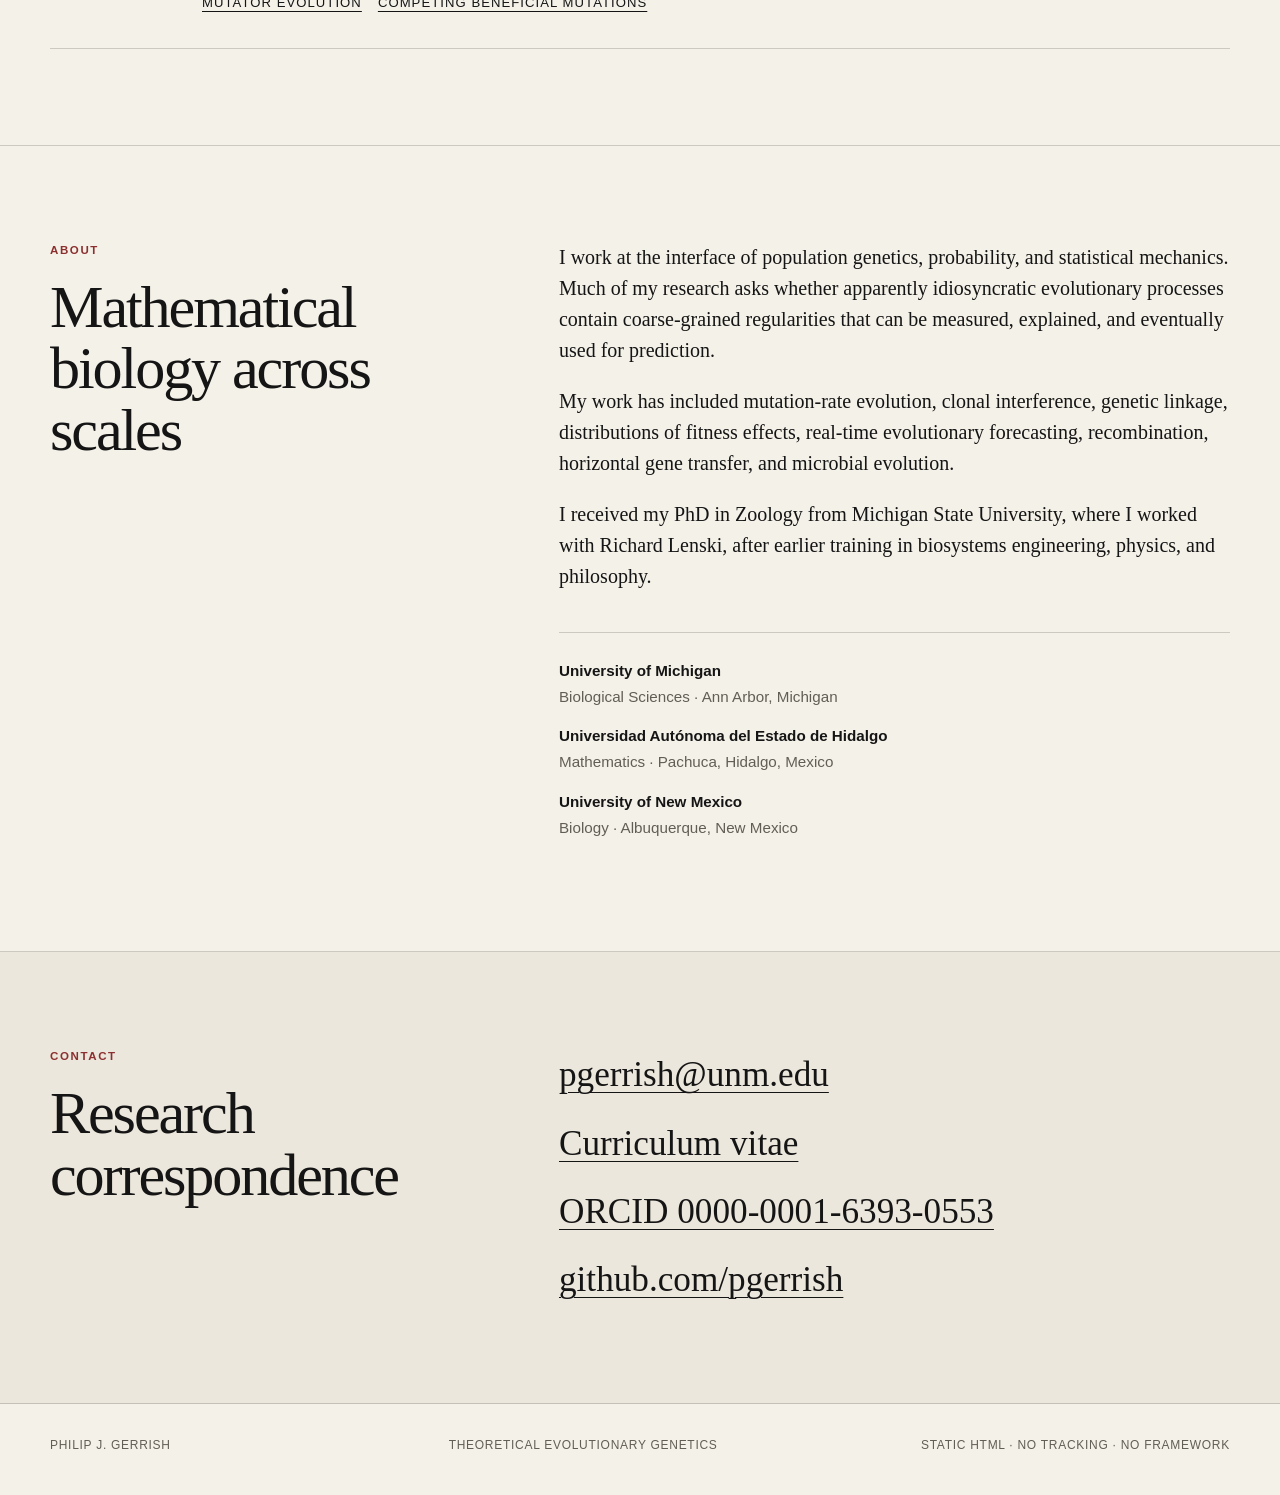
==== commit 57215b61: "Add files via upload" ====
--- a/index.html
+++ b/index.html
@@ -31,7 +31,7 @@
         <div class="hero-copy">
           <p class="eyebrow">Theoretical evolutionary genetics</p>
           <h1>Philip J. Gerrish</h1>
-          <p class="lede">I think about evolution and look for ways to understand it better through formal logic and mathematics. Recently, I have focused on the evolution of sex from a complex systems standpoint. My non-equilibrium statistical-mechanics approaches have revealed a scaling gap much larger than its physics counterpart. I increasingly think this is not a rounding error but a liminal space where biological creativity happens.</p>
+          <p class="lede">I develop mathematical approaches to evolutionary dynamics, with current emphasis on the evolution of sex, horizontal gene transfer, and prediction in evolving populations.</p>
           <div class="hero-links" aria-label="Primary links">
             <a class="button" href="#research">Current research</a>
             <a class="text-link" href="cv.html">CV</a>
@@ -40,6 +40,8 @@
             <a class="text-link" href="mailto:pgerrish@unm.edu">Email</a>
           </div>
         </div>
+
+        <div class="hero-sketch" aria-hidden="true"></div>
 
         <div class="hero-figure" aria-label="Abstract research graphic showing selection, covariance, and a heavy-tailed response">
           <svg viewBox="0 0 680 460" role="img" aria-labelledby="heroFigTitle heroFigDesc">
--- a/style.css
+++ b/style.css
@@ -88,6 +88,33 @@
   align-items: center;
 }
 
+
+.hero-grid { position: relative; }
+.hero-copy,
+.hero-figure {
+  position: relative;
+  z-index: 2;
+}
+.hero-sketch {
+  position: absolute;
+  right: -2rem;
+  top: 50%;
+  transform: translateY(-50%);
+  width: min(42vw, 560px);
+  aspect-ratio: 4 / 3;
+  background-image: url('assets/phil-sketch-homepage.webp');
+  background-size: cover;
+  background-position: center;
+  opacity: .18;
+  filter: grayscale(1) contrast(1.05);
+  mix-blend-mode: multiply;
+  pointer-events: none;
+  z-index: 1;
+  border-radius: 999px;
+  -webkit-mask-image: radial-gradient(ellipse at center, rgba(0,0,0,1) 48%, rgba(0,0,0,.88) 58%, rgba(0,0,0,.36) 72%, transparent 84%);
+  mask-image: radial-gradient(ellipse at center, rgba(0,0,0,1) 48%, rgba(0,0,0,.88) 58%, rgba(0,0,0,.36) 72%, transparent 84%);
+}
+
 .eyebrow {
   margin: 0 0 1rem;
   font-size: .72rem;
@@ -362,6 +389,15 @@
 
 @media (max-width: 920px) {
   .feature-grid { grid-template-columns: 1fr; }
+}
+
+@media (max-width: 920px) {
+  .hero-sketch {
+    width: min(82vw, 520px);
+    right: -4rem;
+    top: 38%;
+    opacity: .12;
+  }
 }
 
 @media (max-width: 920px) {
@@ -378,6 +414,9 @@
 }
 
 @media (max-width: 640px) {
+  .hero-sketch {
+    display: none;
+  }
   .wrap { width: min(calc(100% - 30px), var(--max)); }
   .site-header { position: static; }
   .nav-wrap { align-items: flex-start; padding: 1rem 0; }
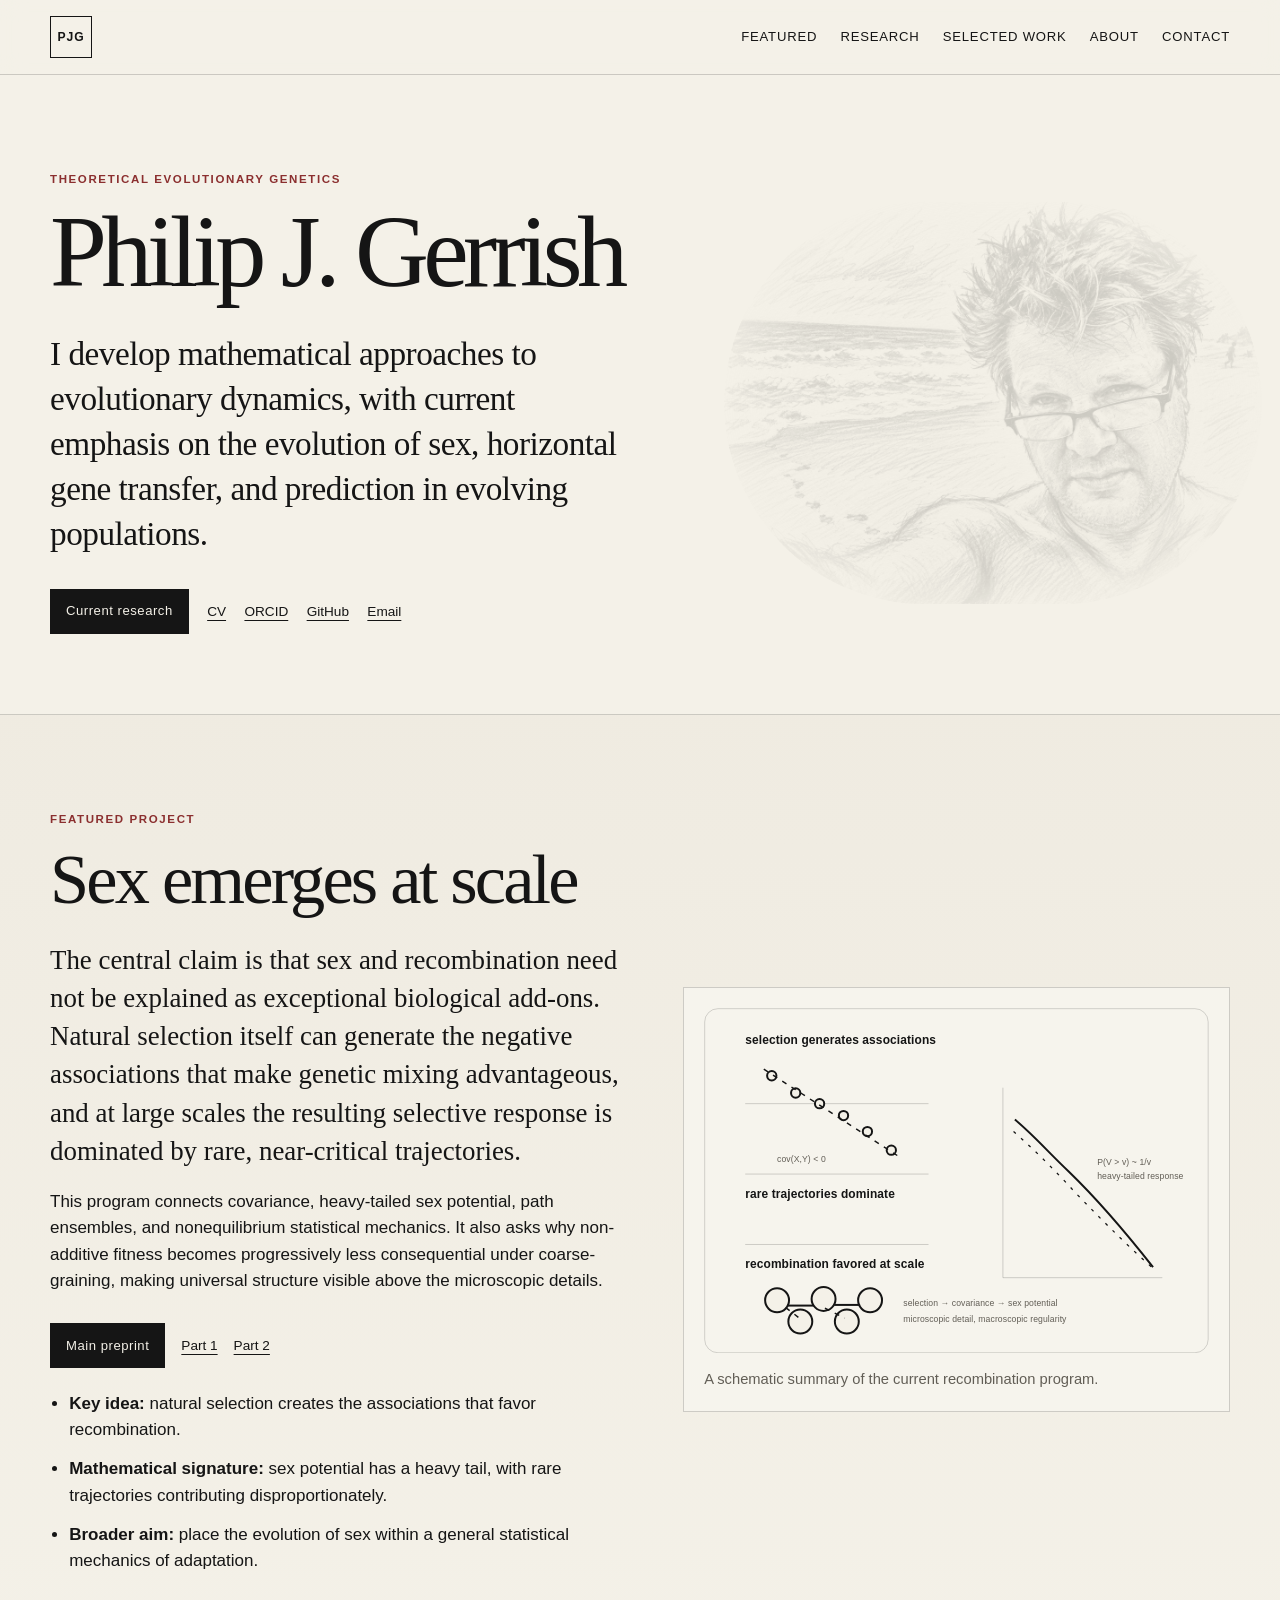
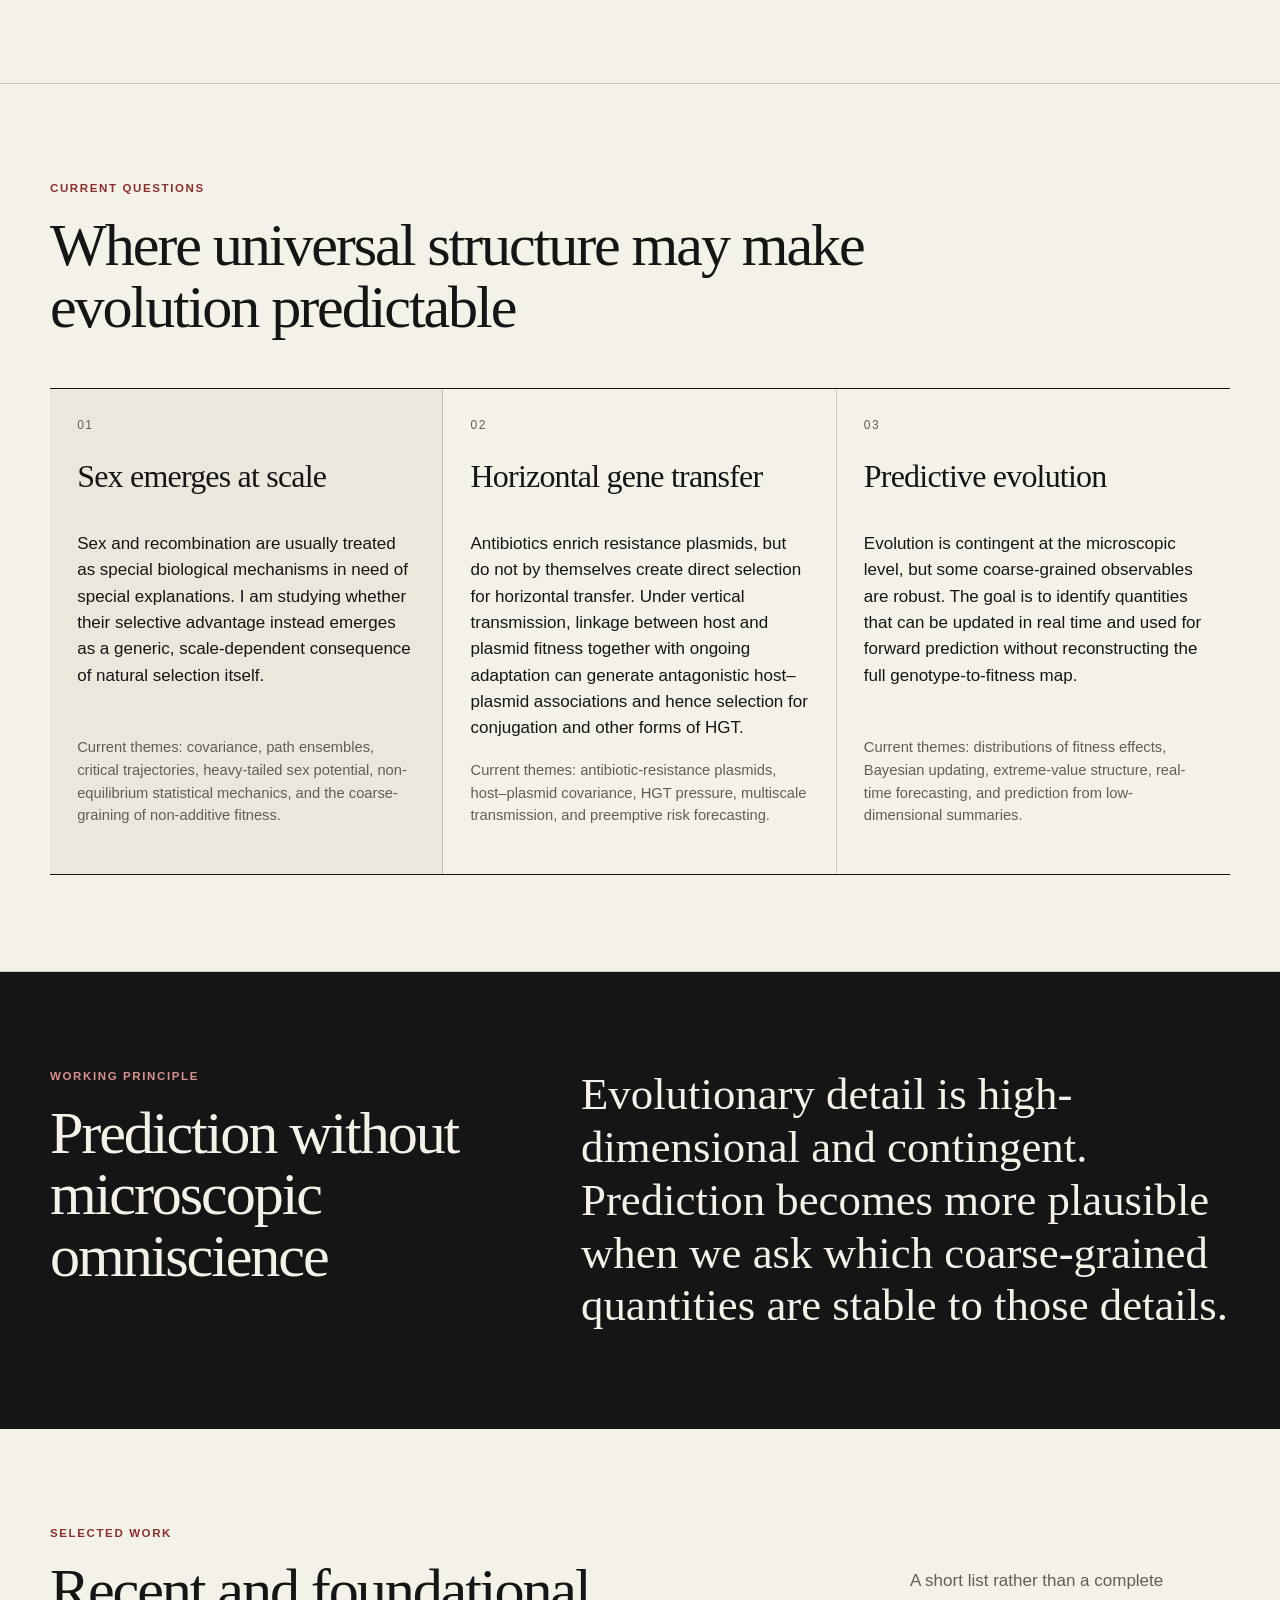
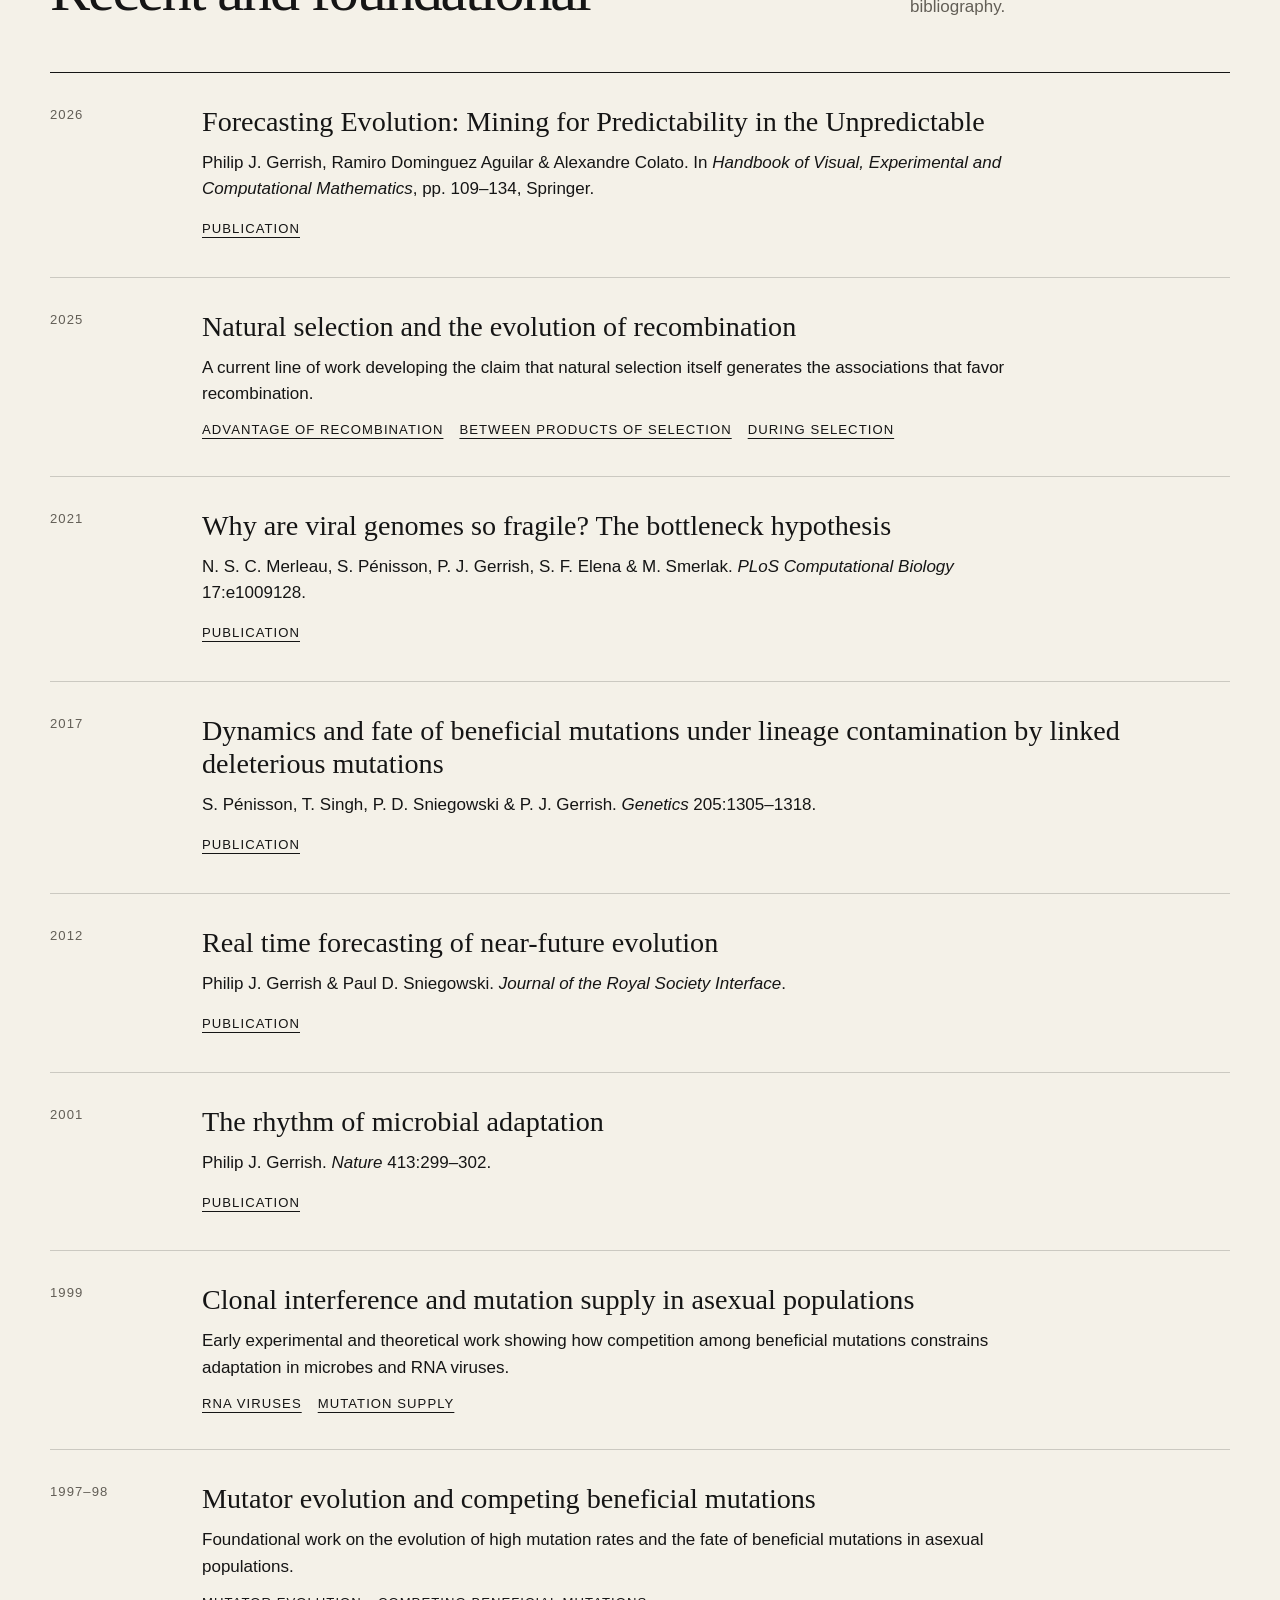
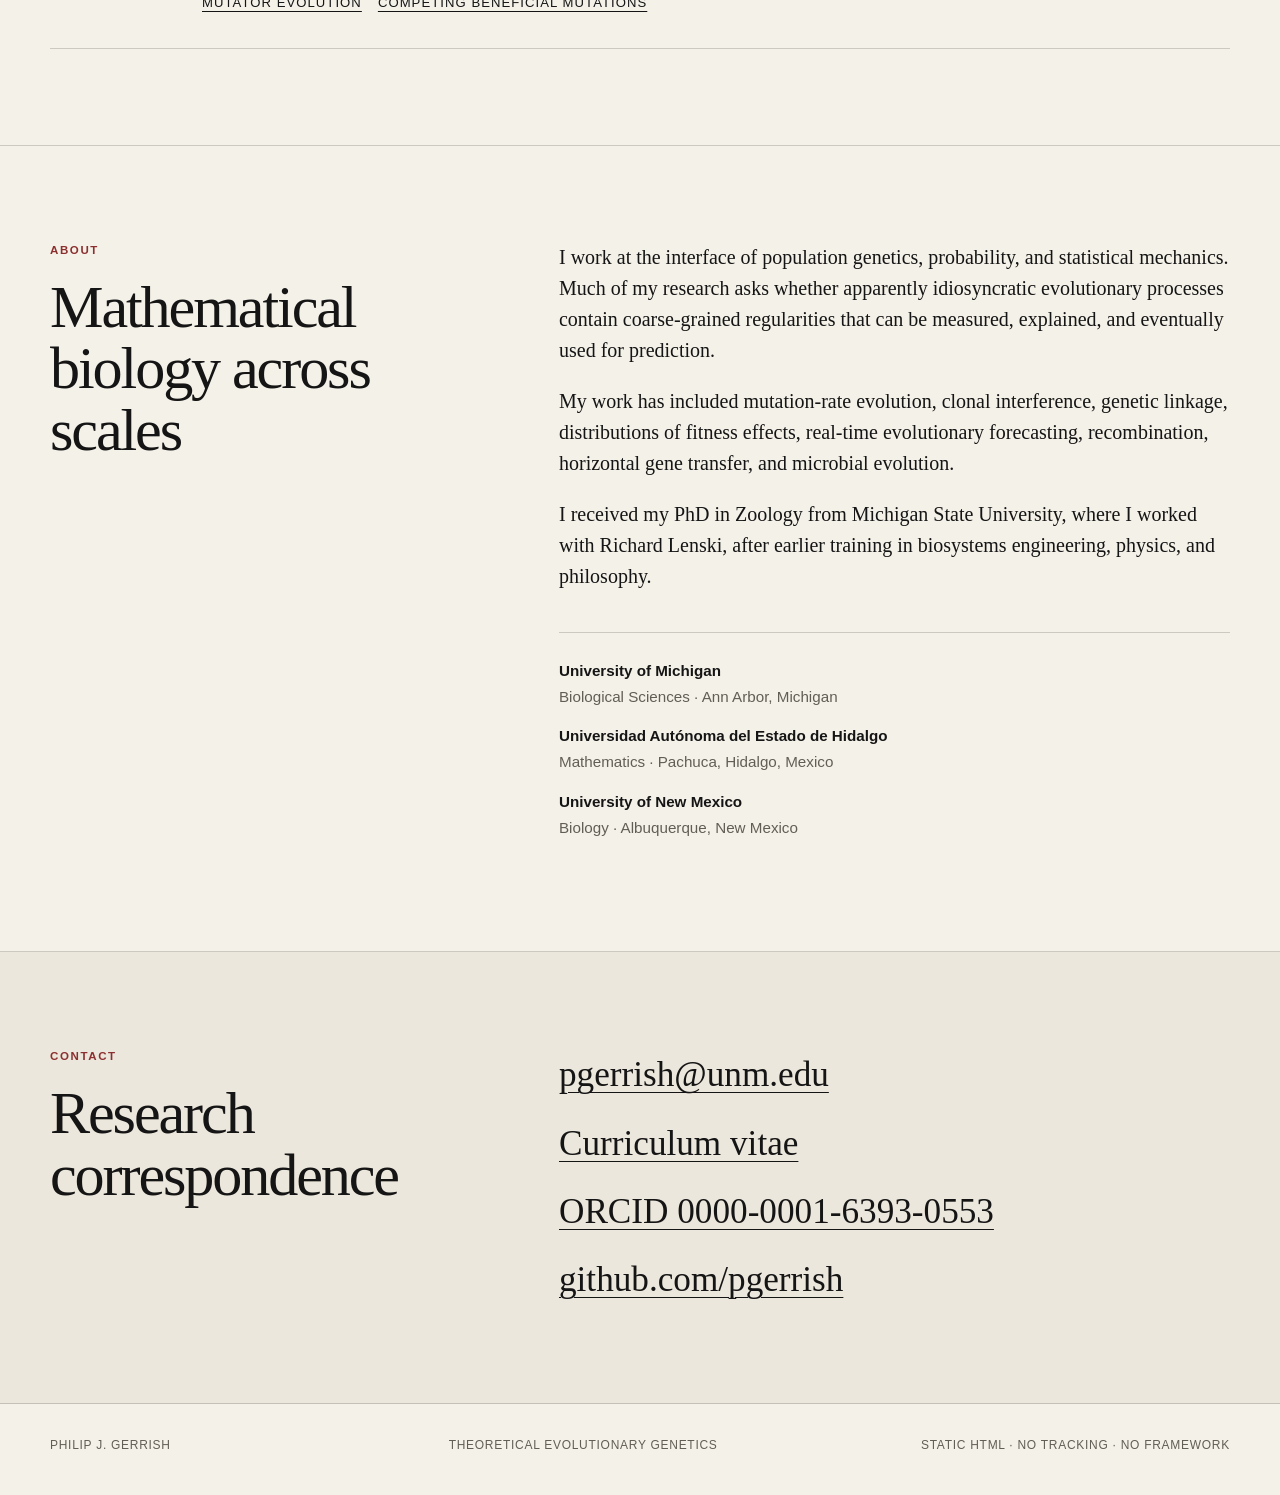
==== commit 8e2d8a53: "Remove hero plots and enlarge portrait sketch" ====
--- a/index.html
+++ b/index.html
@@ -43,53 +43,6 @@
 
         <div class="hero-sketch" aria-hidden="true"></div>
 
-        <div class="hero-figure" aria-label="Abstract research graphic showing selection, covariance, and a heavy-tailed response">
-          <svg viewBox="0 0 680 460" role="img" aria-labelledby="heroFigTitle heroFigDesc">
-            <title id="heroFigTitle">Selection, linkage, and scale</title>
-            <desc id="heroFigDesc">Three minimalist panels: two fitness peaks, host-plasmid covariance, and a heavy-tailed curve.</desc>
-            <g class="gridlines">
-              <line x1="42" y1="120" x2="638" y2="120"/>
-              <line x1="42" y1="230" x2="638" y2="230"/>
-              <line x1="42" y1="340" x2="638" y2="340"/>
-            </g>
-            <g class="panel panel-a">
-              <text x="48" y="62">fitness landscapes</text>
-              <path d="M58 190 C100 188, 120 88, 174 87 C225 86, 240 190, 282 190" />
-              <path d="M58 190 C120 190, 150 120, 214 120 C278 120, 308 190, 370 190" />
-              <line x1="176" y1="104" x2="214" y2="136" class="dash"/>
-              <text x="187" y="96" class="small">d</text>
-            </g>
-            <g class="panel panel-b">
-              <text x="398" y="62">host × mobile element</text>
-              <circle cx="420" cy="155" r="7"/>
-              <circle cx="454" cy="139" r="7"/>
-              <circle cx="486" cy="161" r="7"/>
-              <circle cx="516" cy="123" r="7"/>
-              <circle cx="547" cy="143" r="7"/>
-              <circle cx="580" cy="108" r="7"/>
-              <path d="M409 180 L588 92" class="dash"/>
-              <text x="432" y="206" class="small">cov(X,Y) &lt; 0</text>
-            </g>
-            <g class="panel panel-c">
-              <text x="48" y="284">rare trajectories dominate</text>
-              <line x1="60" y1="405" x2="332" y2="405" />
-              <line x1="60" y1="405" x2="60" y2="302" />
-              <path d="M73 319 C100 330, 124 343, 150 354 C187 370, 229 383, 315 398" />
-              <text x="252" y="368" class="small">~ 1/v</text>
-            </g>
-            <g class="panel panel-d">
-              <text x="398" y="284">scale → structure</text>
-              <circle cx="430" cy="350" r="17"/>
-              <circle cx="496" cy="326" r="13"/>
-              <circle cx="548" cy="374" r="15"/>
-              <circle cx="602" cy="332" r="10"/>
-              <line x1="445" y1="343" x2="484" y2="331"/>
-              <line x1="506" y1="336" x2="538" y2="365"/>
-              <line x1="560" y1="364" x2="592" y2="340"/>
-              <line x1="446" y1="357" x2="536" y2="374" class="dash"/>
-            </g>
-          </svg>
-        </div>
       </div>
     </section>
 
--- a/style.css
+++ b/style.css
@@ -102,7 +102,7 @@
   transform: translateY(-50%);
   width: min(42vw, 560px);
   aspect-ratio: 4 / 3;
-  background-image: url('assets/phil-sketch-homepage.webp');
+  background-image: url('phil-sketch-homepage.webp');
   background-size: cover;
   background-position: center;
   opacity: .18;
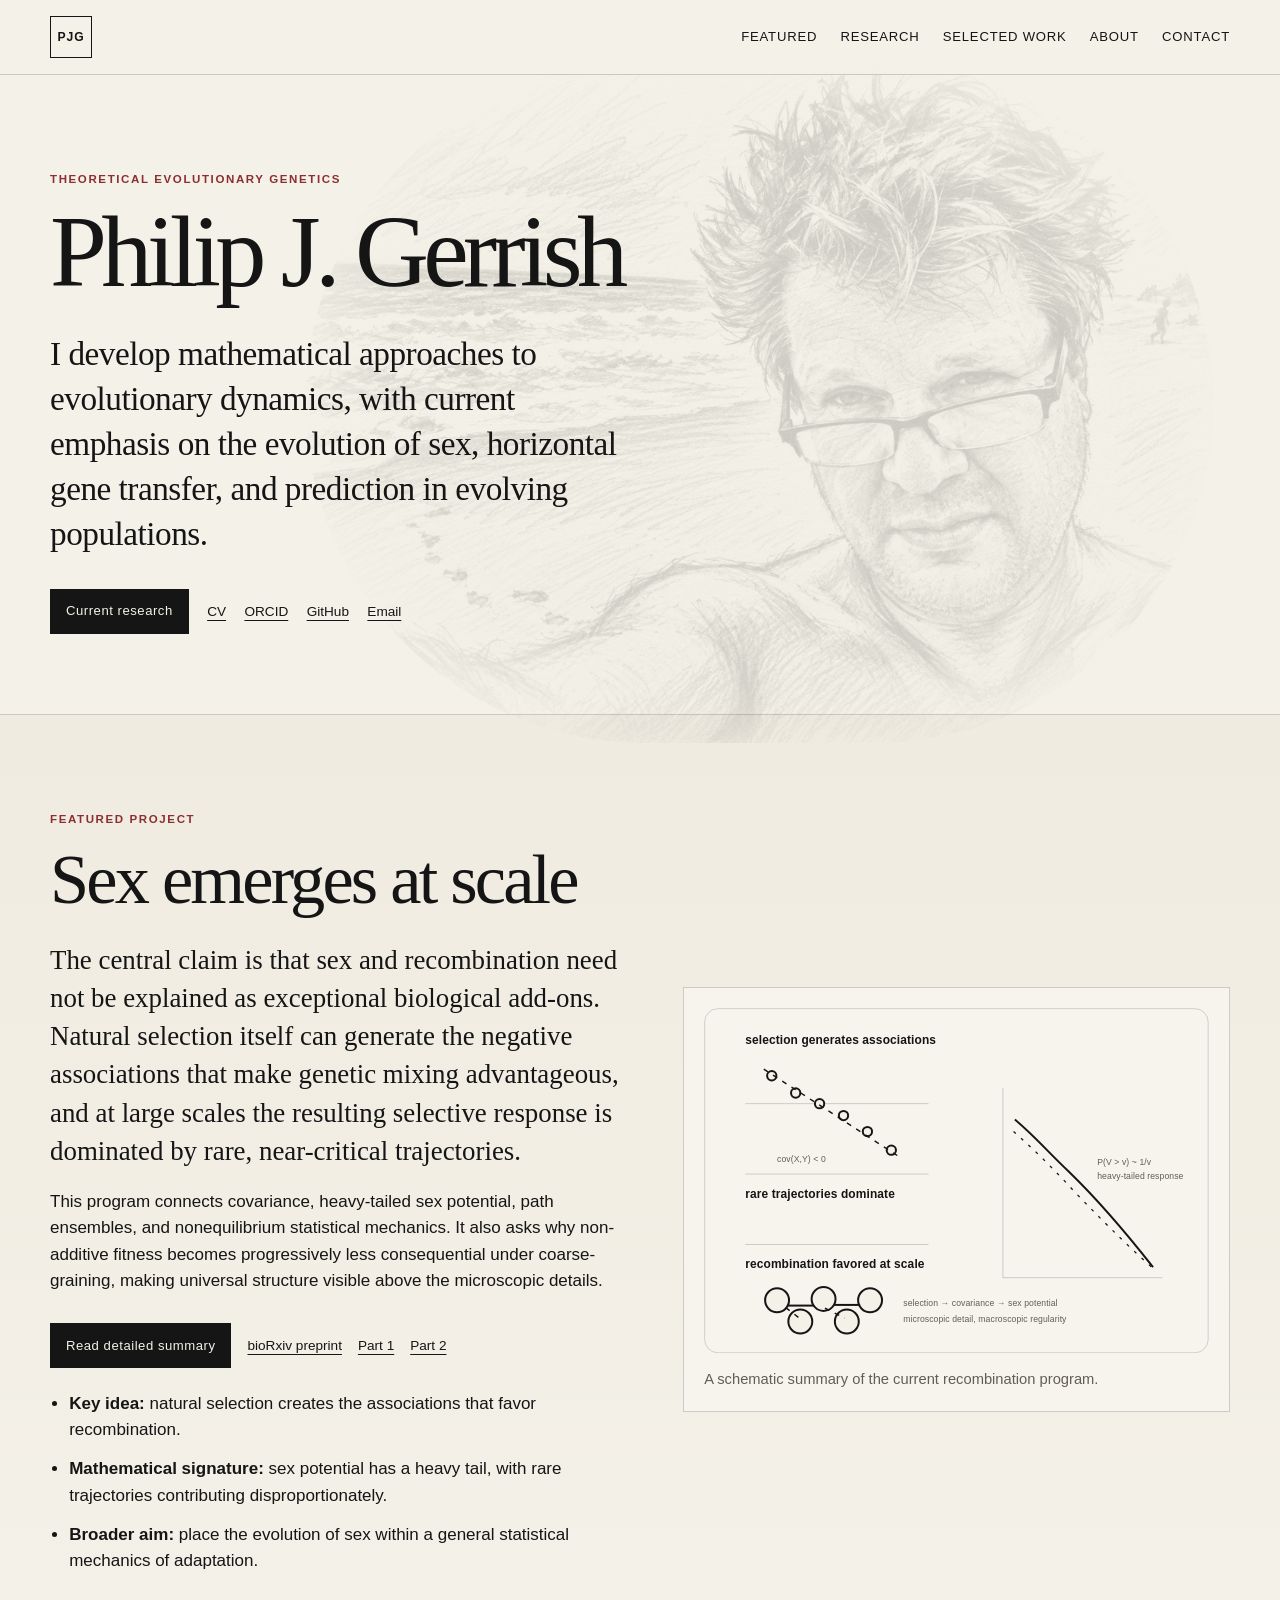
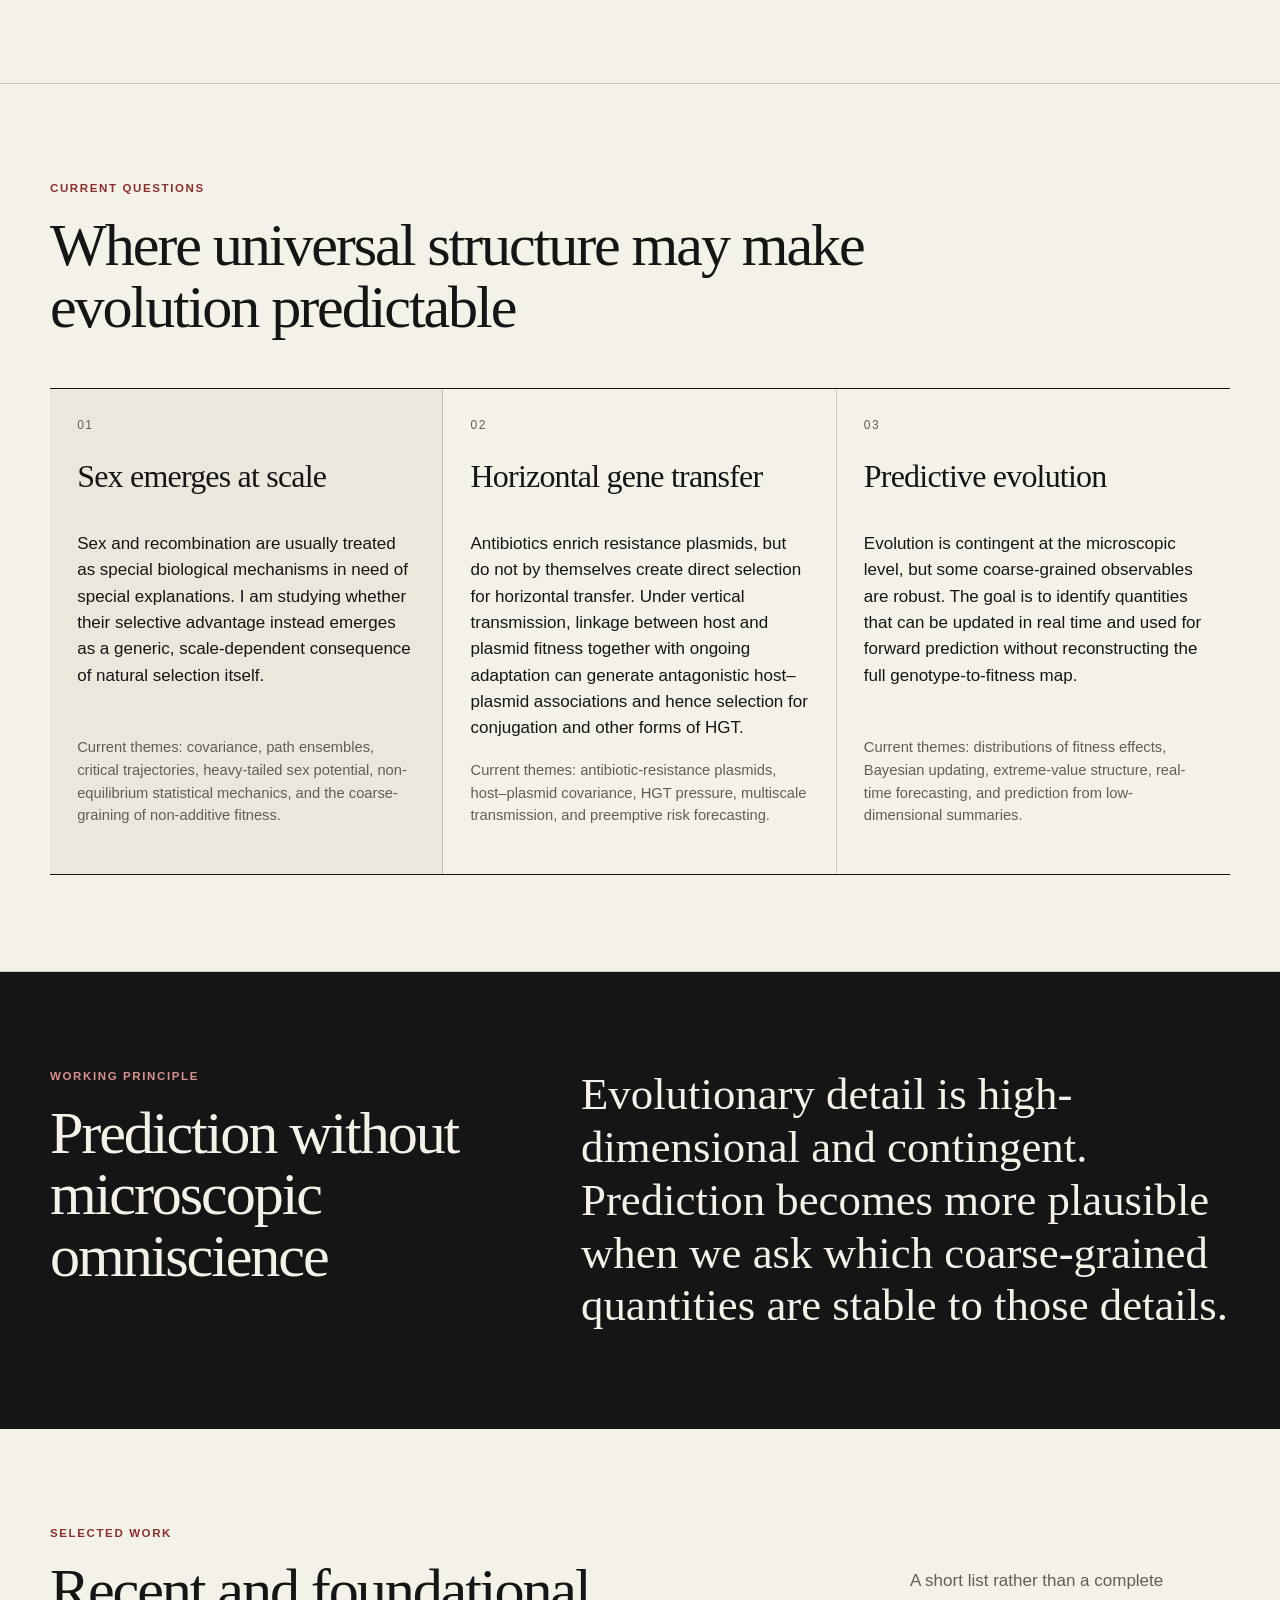
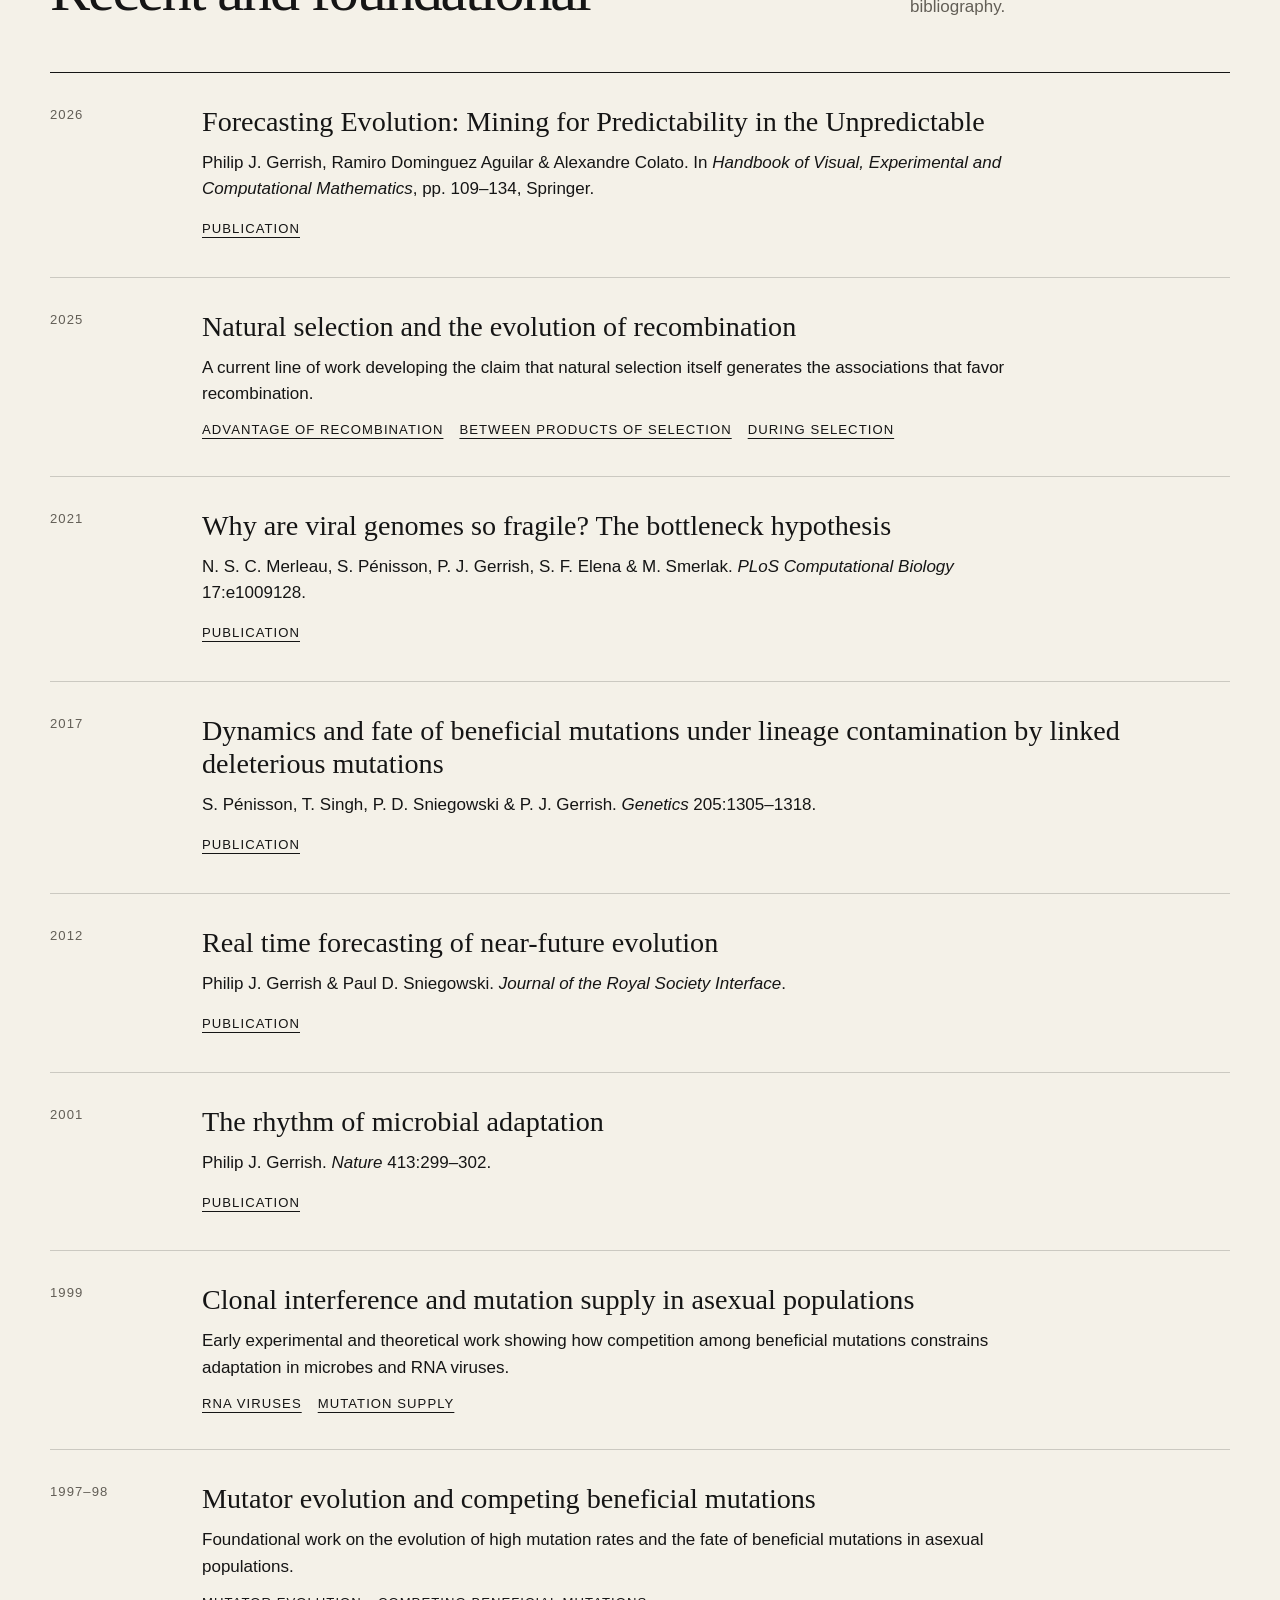
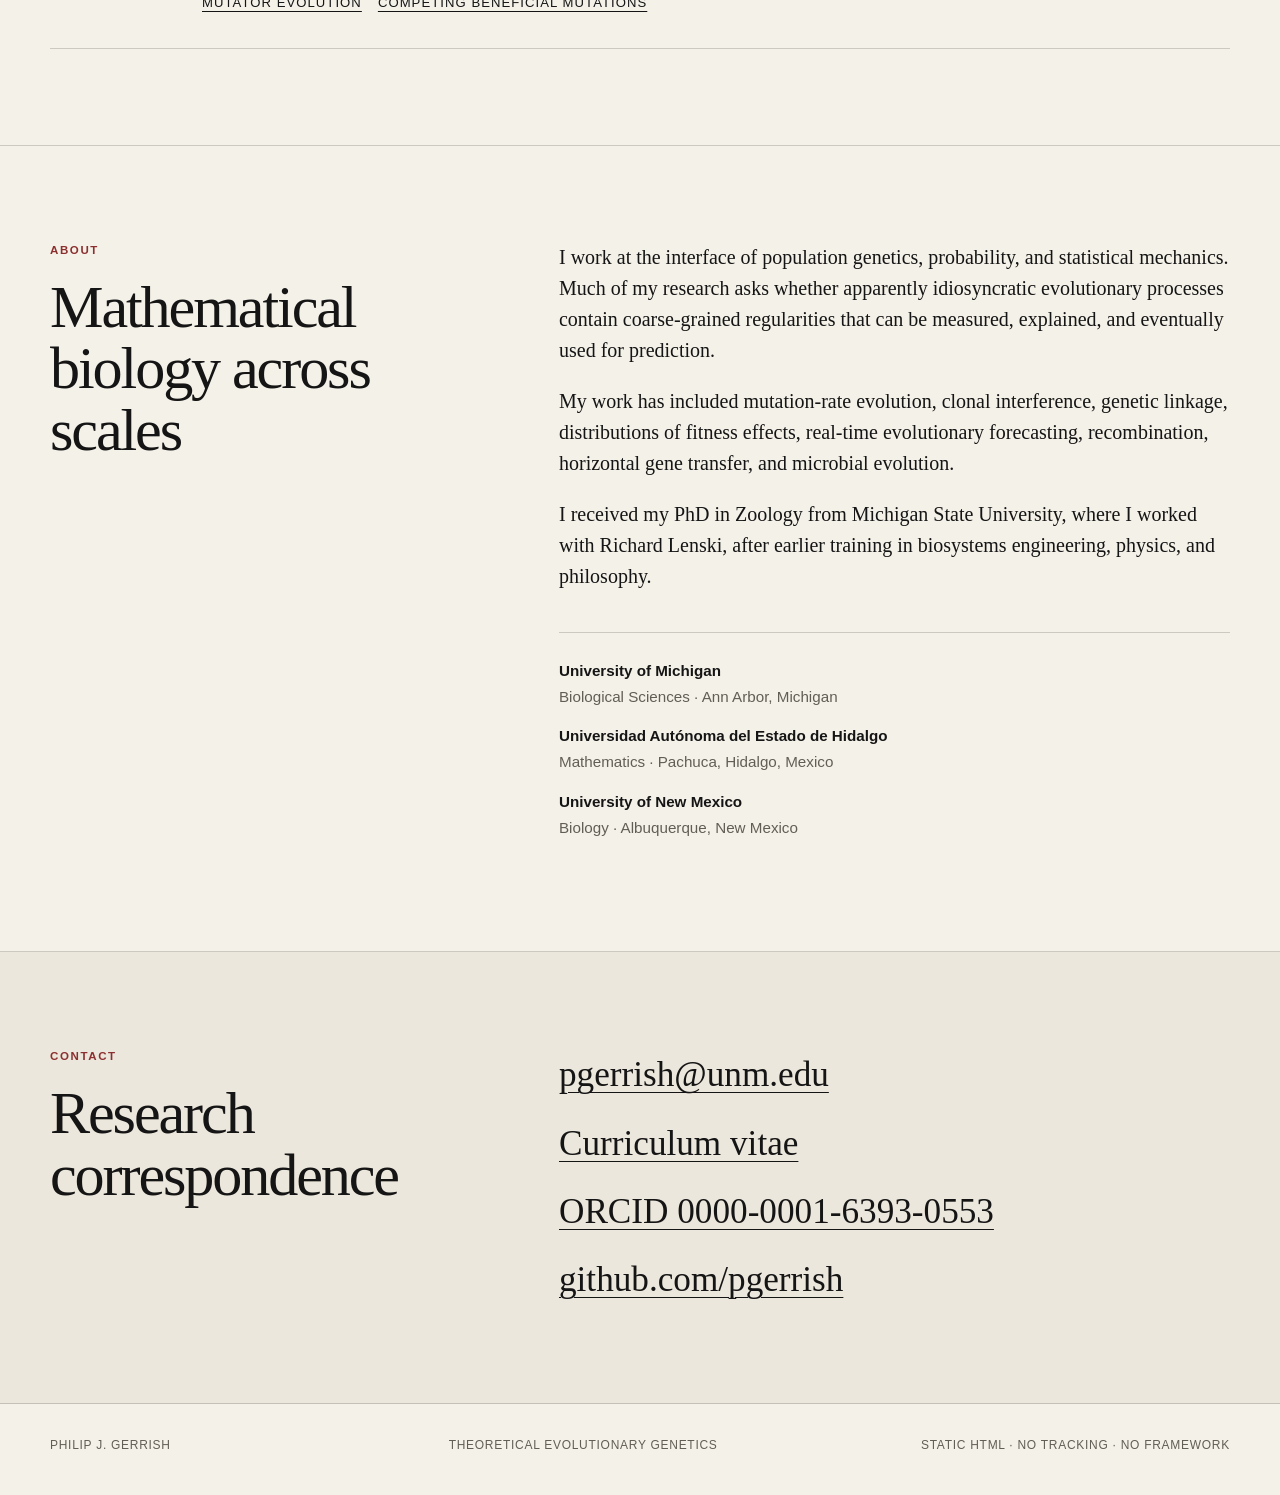
==== commit b8a0c85c: "Link homepage to detailed Sex emerges at scale summary" ====
--- a/index.html
+++ b/index.html
@@ -56,7 +56,8 @@
           <p class="feature-lede">The central claim is that sex and recombination need not be explained as exceptional biological add-ons. Natural selection itself can generate the negative associations that make genetic mixing advantageous, and at large scales the resulting selective response is dominated by rare, near-critical trajectories.</p>
           <p>This program connects covariance, heavy-tailed sex potential, path ensembles, and nonequilibrium statistical mechanics. It also asks why non-additive fitness becomes progressively less consequential under coarse-graining, making universal structure visible above the microscopic details.</p>
           <div class="feature-links">
-            <a class="button" href="https://doi.org/10.1101/2020.08.28.271486">Main preprint</a>
+            <a class="button" href="sex-emerges-at-scale.html">Read detailed summary</a>
+            <a class="text-link" href="https://doi.org/10.1101/2020.08.28.271486">bioRxiv preprint</a>
             <a class="text-link" href="https://doi.org/10.1101/2021.06.07.447320">Part 1</a>
             <a class="text-link" href="https://doi.org/10.1101/2021.06.07.447324">Part 2</a>
           </div>
--- a/style.css
+++ b/style.css
@@ -97,10 +97,10 @@
 }
 .hero-sketch {
   position: absolute;
-  right: -2rem;
+  right: 1rem;
   top: 50%;
   transform: translateY(-50%);
-  width: min(42vw, 560px);
+  width: min(71vw, 946px);
   aspect-ratio: 4 / 3;
   background-image: url('phil-sketch-homepage.webp');
   background-size: cover;
@@ -393,8 +393,8 @@
 
 @media (max-width: 920px) {
   .hero-sketch {
-    width: min(82vw, 520px);
-    right: -4rem;
+    width: min(107vw, 676px);
+    right: -1rem;
     top: 38%;
     opacity: .12;
   }
